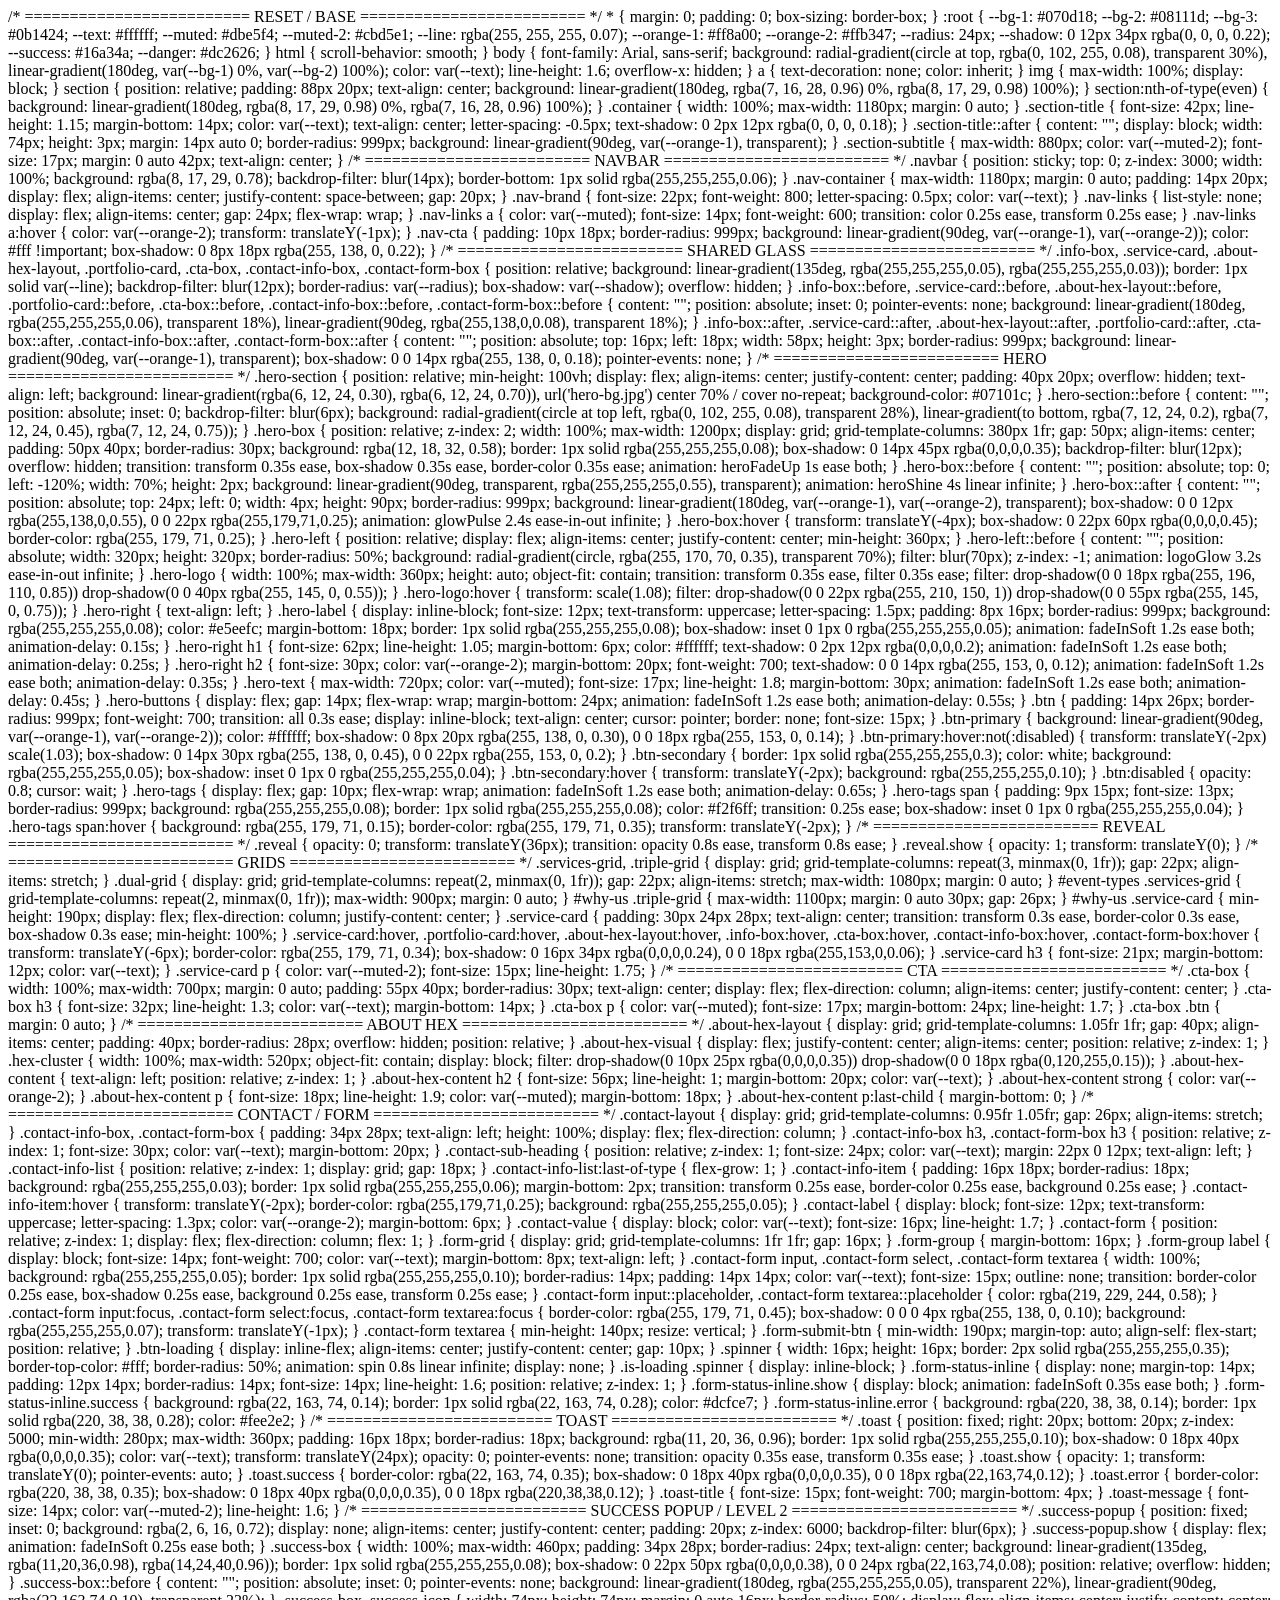
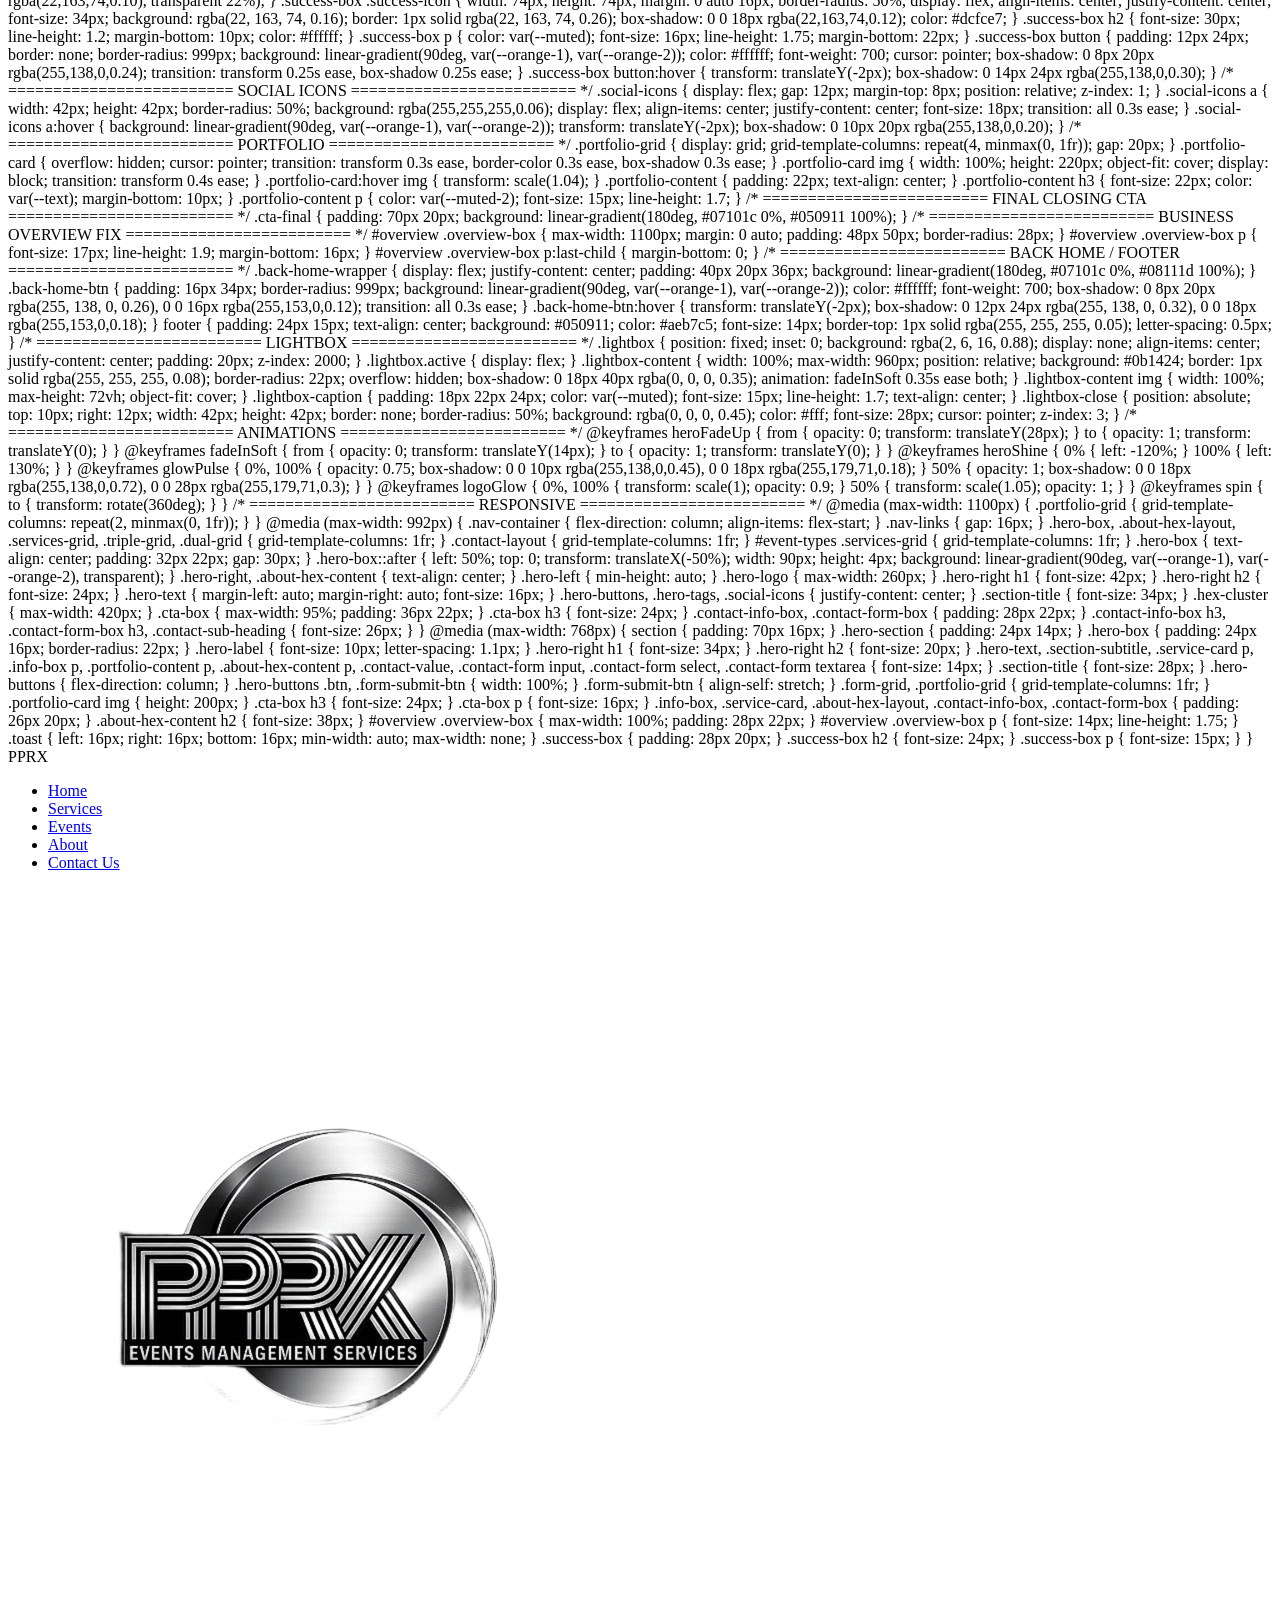
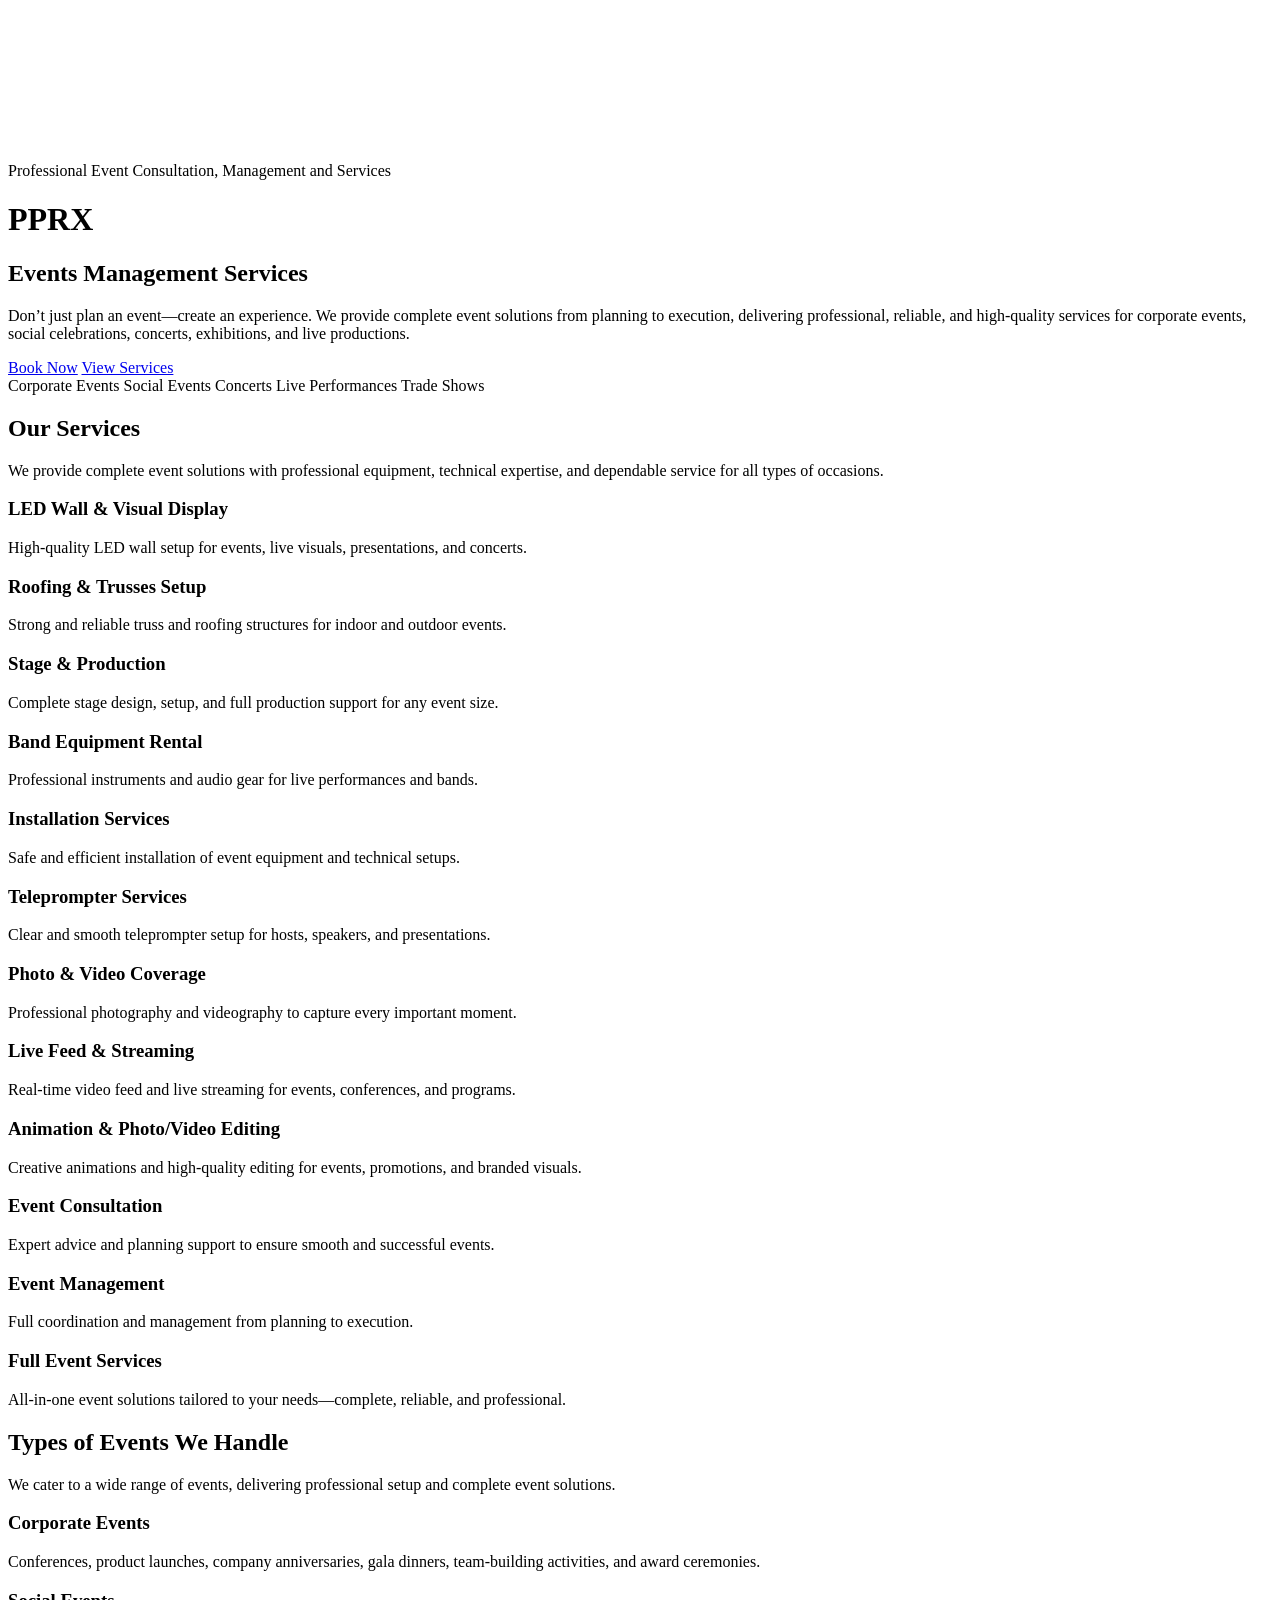
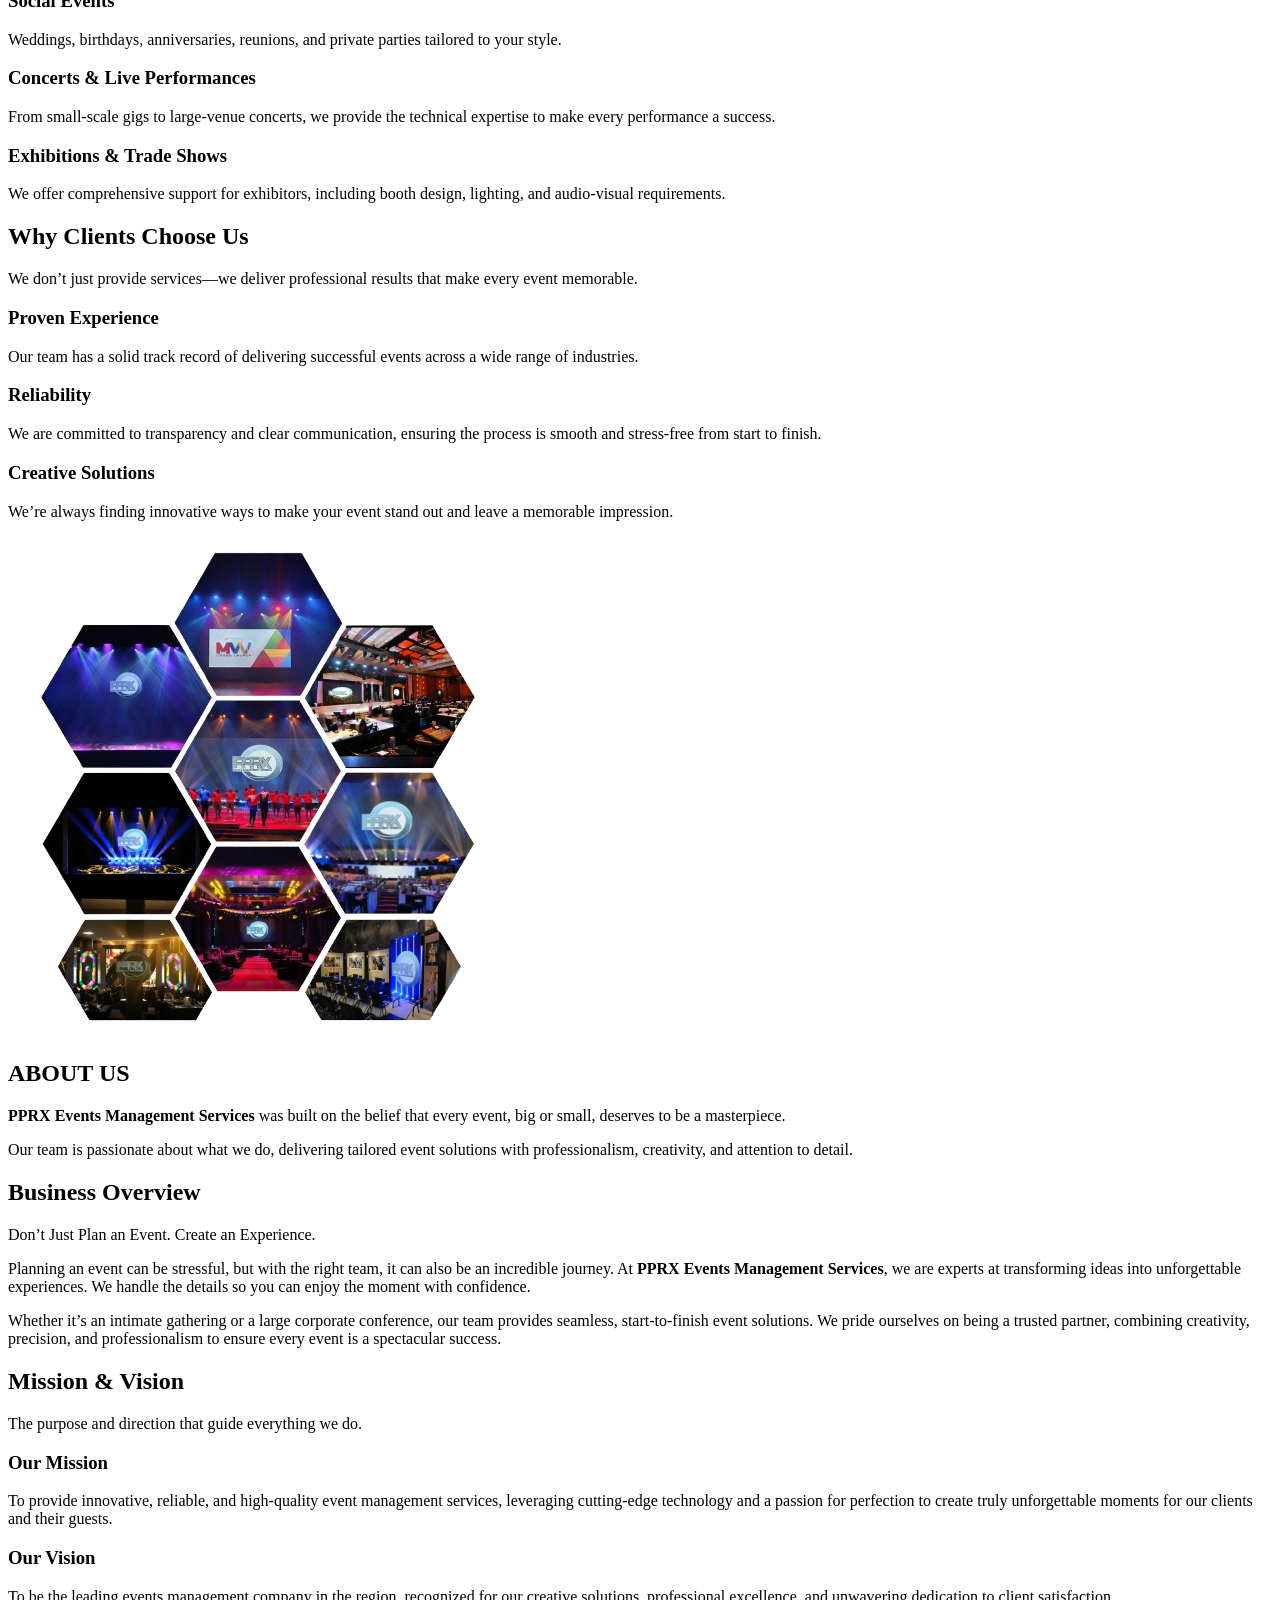
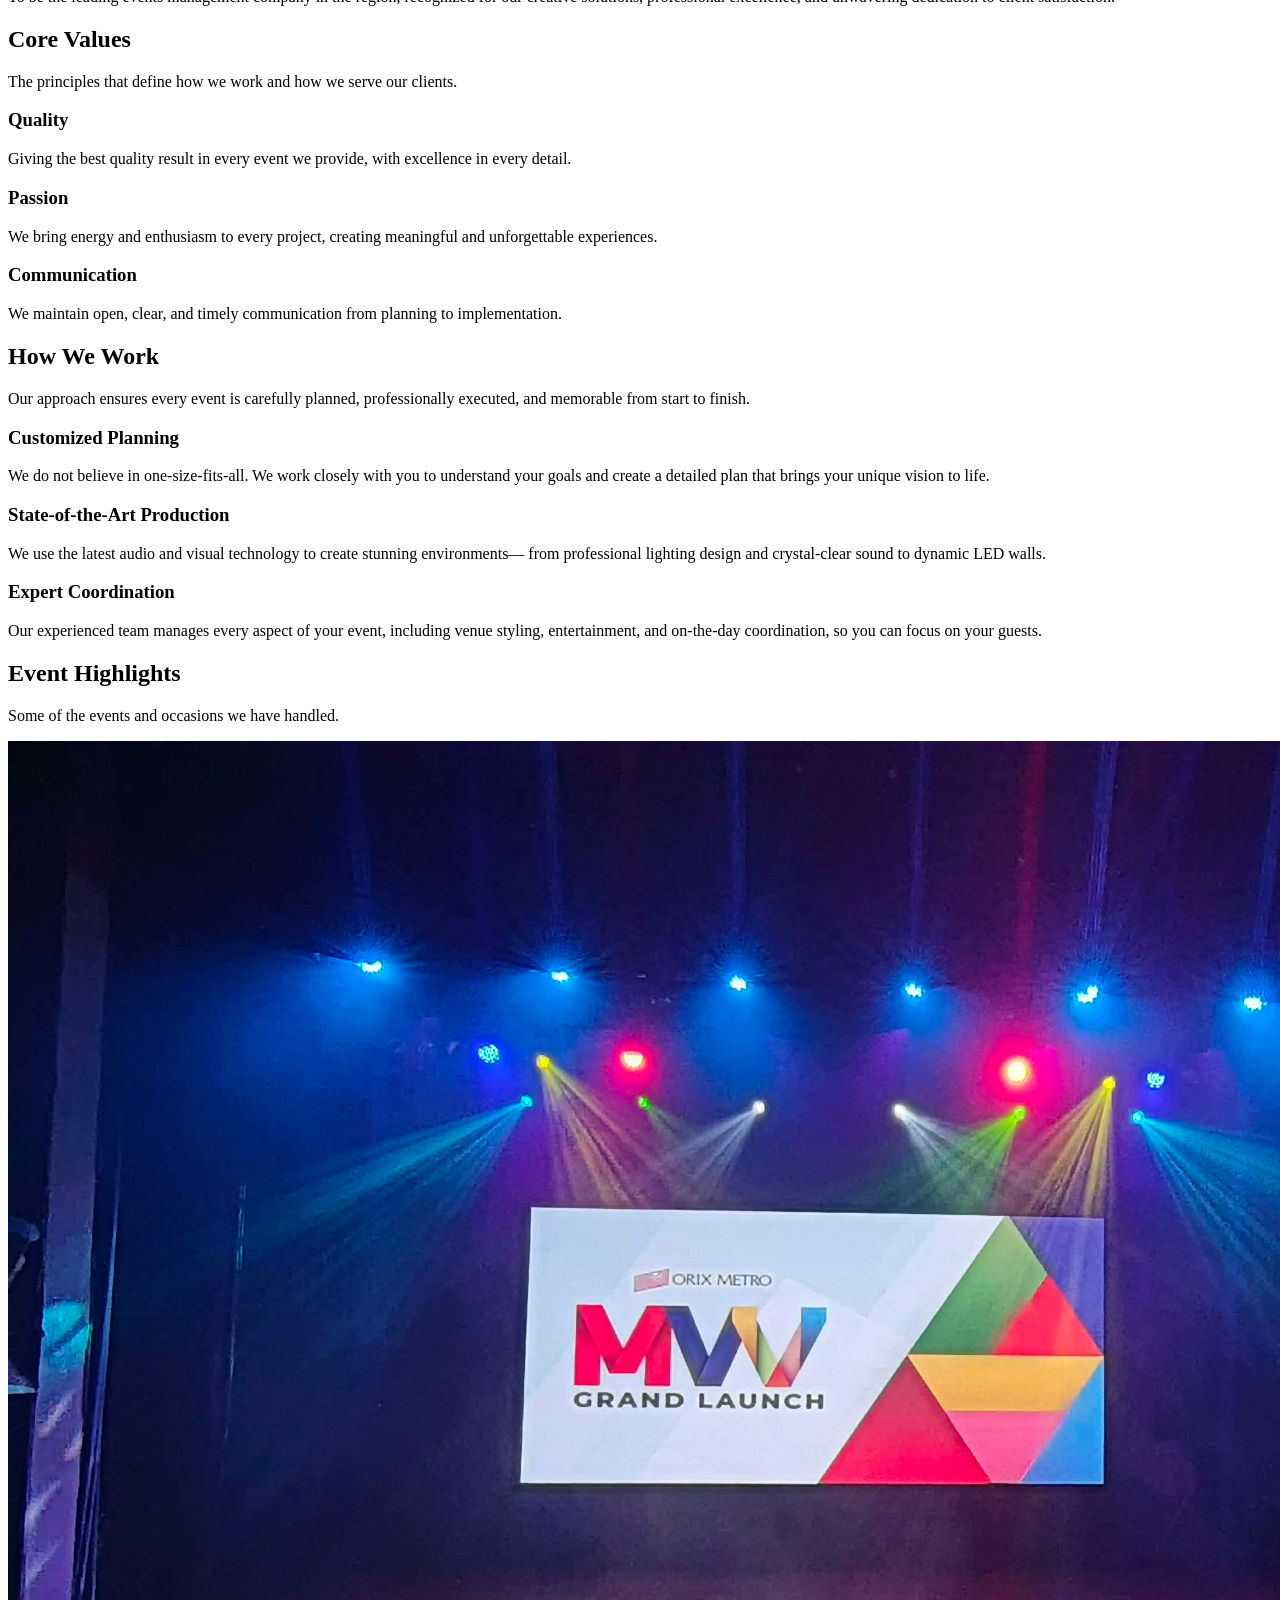
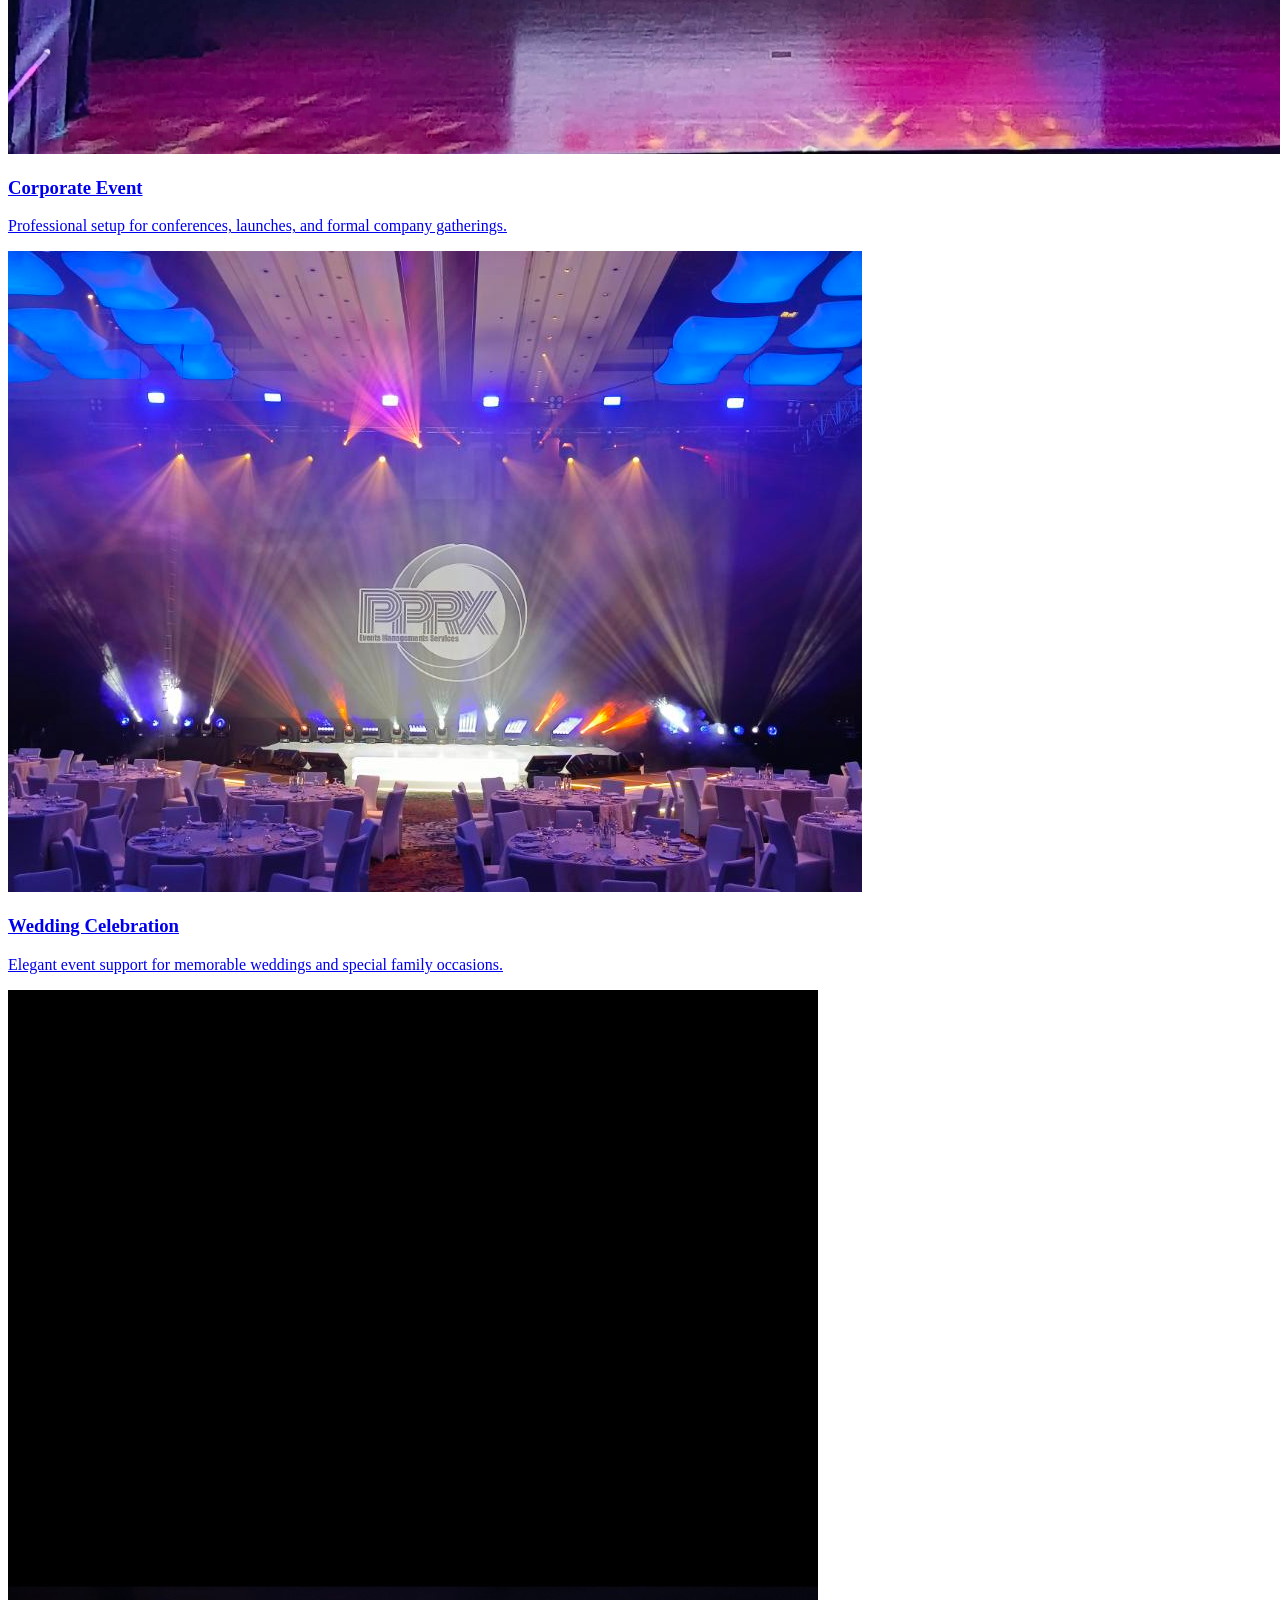
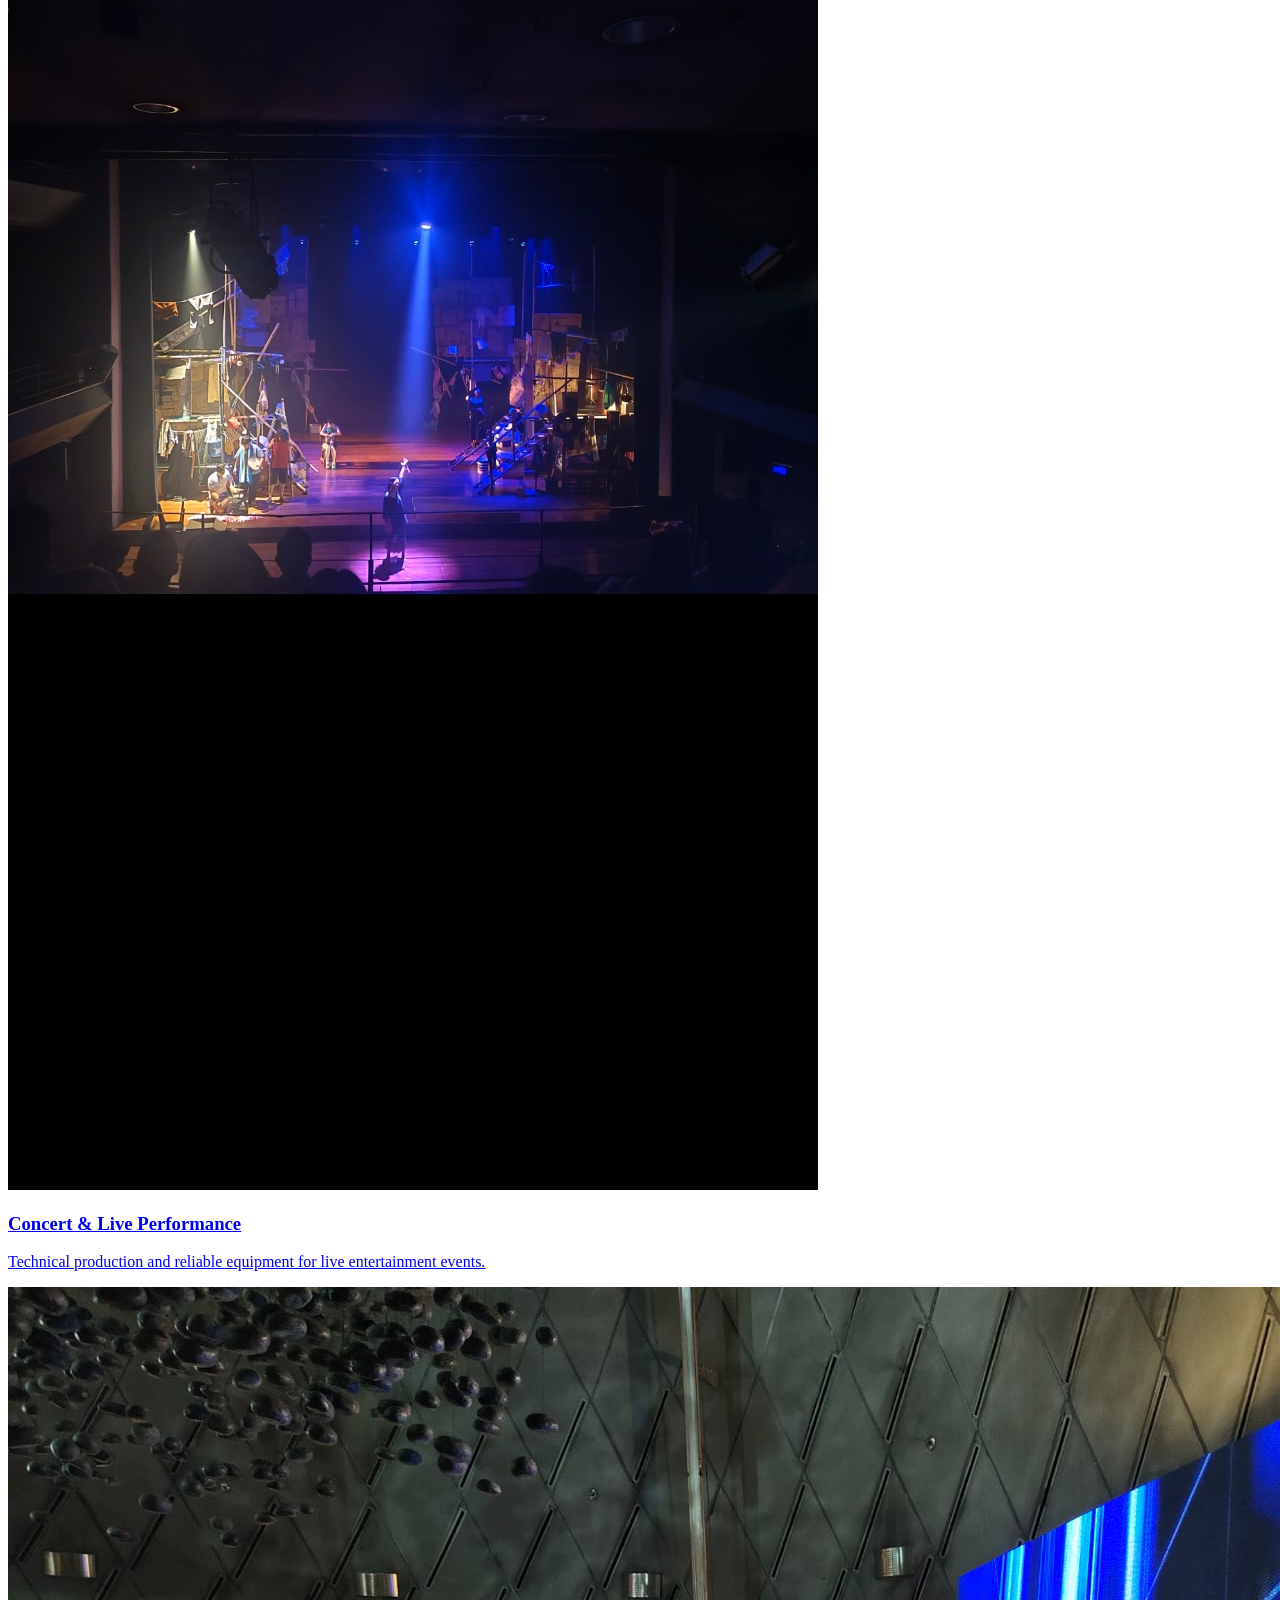
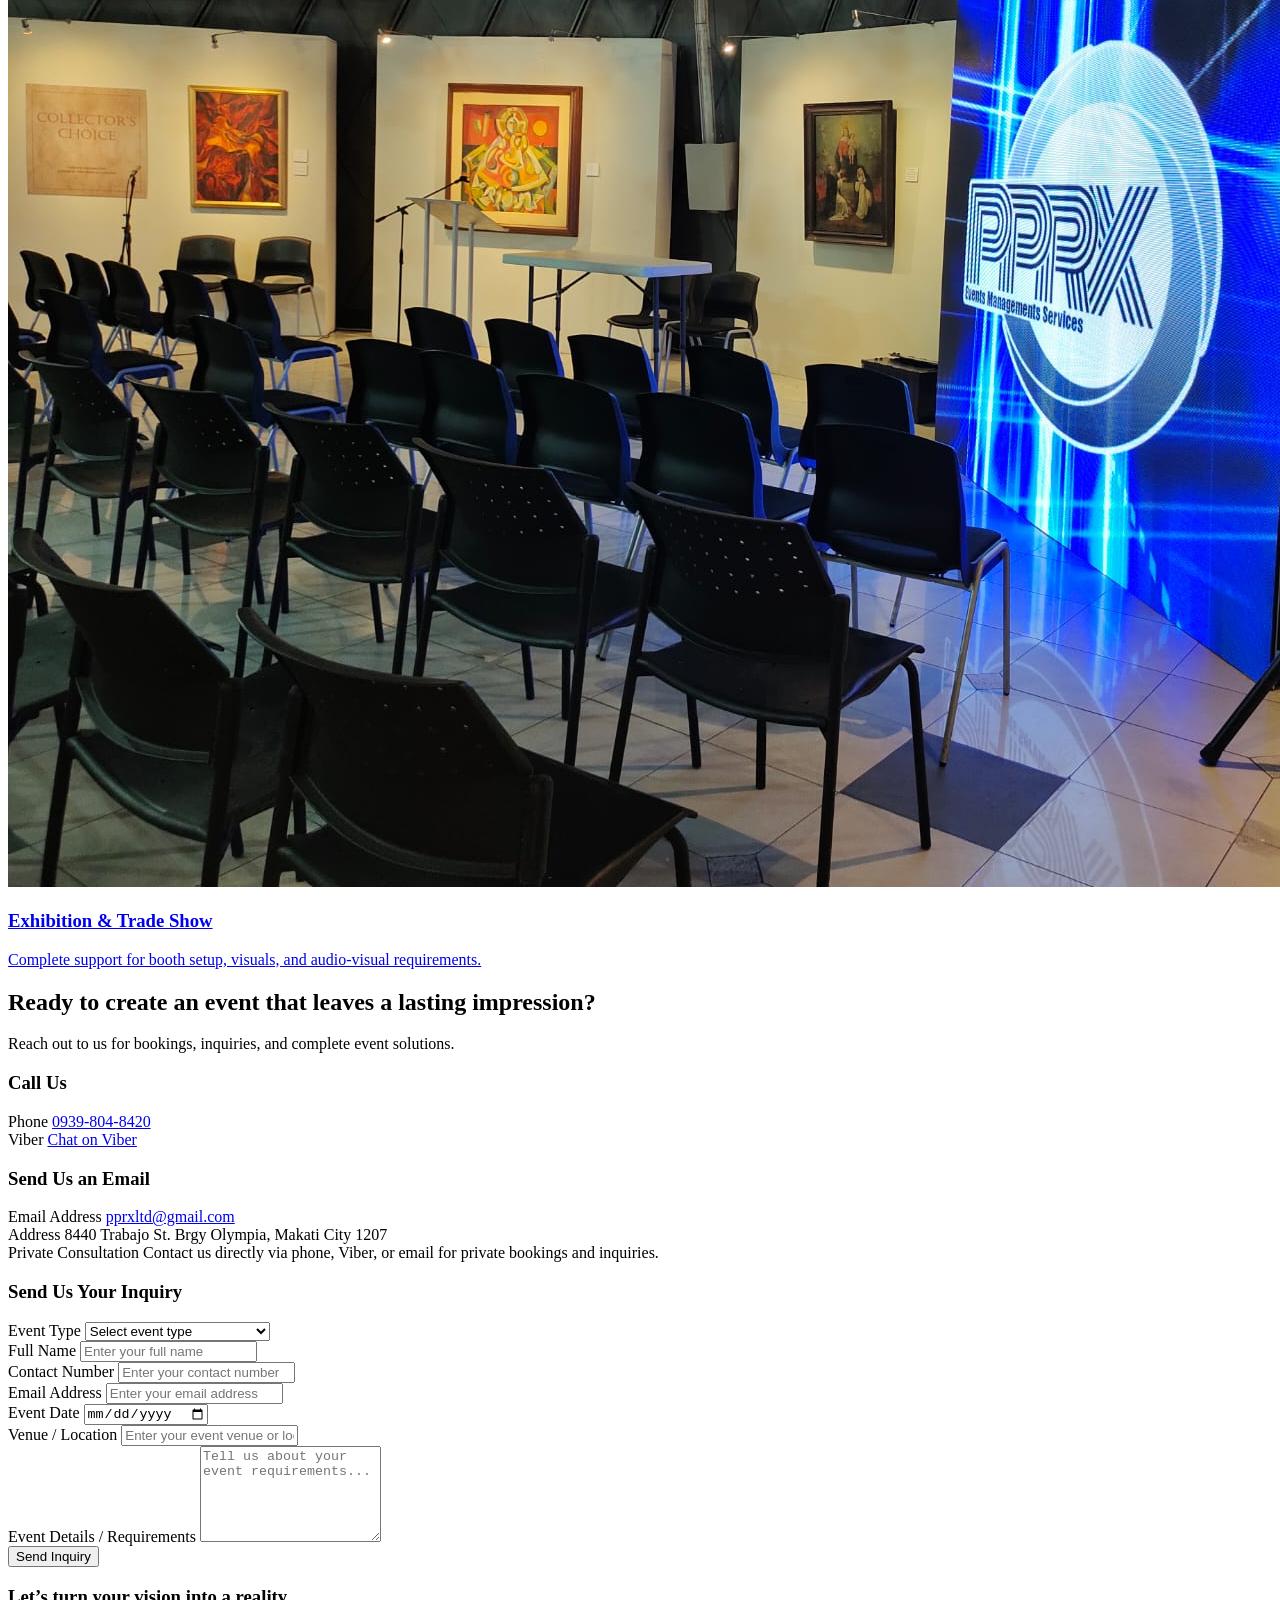
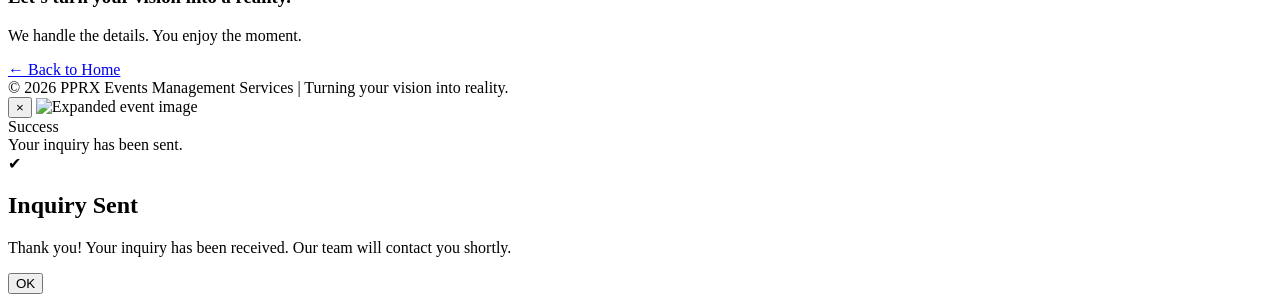
==== index.html @ 68fa45aa "Update index.html" ====
<!DOCTYPE html>
<html lang="en">
<head>
  <meta charset="UTF-8" />
  <meta name="viewport" content="width=device-width, initial-scale=1.0" />

  <!-- PRIMARY SEO -->
  <title>PPRX Events Management Services | Event Planner Makati City Philippines</title>
  <meta name="description" content="PPRX Events Management Services offers professional event planning, LED wall rental, stage production, weddings, concerts, corporate events, and full event solutions in Makati City, Metro Manila, Philippines." />
  <meta name="robots" content="index, follow" />
  <link rel="canonical" href="https://www.pprxeventsph.com/" />

  <!-- BRAND -->
  <meta name="author" content="PPRX Events Management Services" />
  <meta name="theme-color" content="#08111d" />
  <link rel="icon" href="logo.png" type="image/png" />

  <!-- OPEN GRAPH (Facebook / Messenger) -->
  <meta property="og:type" content="website" />
  <meta property="og:title" content="PPRX Events Management Services" />
  <meta property="og:description" content="Professional event planning, concerts, weddings, corporate events, LED wall rental, and full event services in Makati City, Philippines." />
  <meta property="og:url" content="https://www.pprxeventsph.com/" />
  <meta property="og:image" content="https://www.pprxeventsph.com/logo.png" />
  <meta property="og:site_name" content="PPRX Events Management Services" />
  <meta property="og:locale" content="en_PH" />

  <!-- TWITTER -->
  <meta name="twitter:card" content="summary_large_image" />
  <meta name="twitter:title" content="PPRX Events Management Services" />
  <meta name="twitter:description" content="Professional event services in Makati City, Metro Manila, Philippines." />
  <meta name="twitter:image" content="https://www.pprxeventsph.com/logo.png" />

  <!-- STRUCTURED DATA (GOOGLE) -->
  <script type="application/ld+json">
  {
    "@context": "https://schema.org",
    "@type": "LocalBusiness",
    "name": "PPRX Events Management Services",
    "image": "https://www.pprxeventsph.com/logo.png",
    "url": "https://www.pprxeventsph.com/",
    "telephone": "+639398048420",
    "email": "pprxltd@gmail.com",
    "address": {
      "@type": "PostalAddress",
      "streetAddress": "8440 Trabajo St. Brgy Olympia",
      "addressLocality": "Makati City",
      "addressRegion": "Metro Manila",
      "postalCode": "1207",
      "addressCountry": "PH"
    },
    "areaServed": [
      "Makati City",
      "Metro Manila",
      "Philippines"
    ],
    "description": "Professional event management services including weddings, concerts, corporate events, LED wall rental, stage production, and full event solutions."
  }
  </script>
</head>
    /* =========================
       RESET / BASE
    ========================= */
    * {
      margin: 0;
      padding: 0;
      box-sizing: border-box;
    }

    :root {
      --bg-1: #070d18;
      --bg-2: #08111d;
      --bg-3: #0b1424;
      --text: #ffffff;
      --muted: #dbe5f4;
      --muted-2: #cbd5e1;
      --line: rgba(255, 255, 255, 0.07);
      --orange-1: #ff8a00;
      --orange-2: #ffb347;
      --radius: 24px;
      --shadow: 0 12px 34px rgba(0, 0, 0, 0.22);
      --success: #16a34a;
      --danger: #dc2626;
    }

    html {
      scroll-behavior: smooth;
    }

    body {
      font-family: Arial, sans-serif;
      background:
        radial-gradient(circle at top, rgba(0, 102, 255, 0.08), transparent 30%),
        linear-gradient(180deg, var(--bg-1) 0%, var(--bg-2) 100%);
      color: var(--text);
      line-height: 1.6;
      overflow-x: hidden;
    }

    a {
      text-decoration: none;
      color: inherit;
    }

    img {
      max-width: 100%;
      display: block;
    }

    section {
      position: relative;
      padding: 88px 20px;
      text-align: center;
      background: linear-gradient(180deg, rgba(7, 16, 28, 0.96) 0%, rgba(8, 17, 29, 0.98) 100%);
    }

    section:nth-of-type(even) {
      background: linear-gradient(180deg, rgba(8, 17, 29, 0.98) 0%, rgba(7, 16, 28, 0.96) 100%);
    }

    .container {
      width: 100%;
      max-width: 1180px;
      margin: 0 auto;
    }

    .section-title {
      font-size: 42px;
      line-height: 1.15;
      margin-bottom: 14px;
      color: var(--text);
      text-align: center;
      letter-spacing: -0.5px;
      text-shadow: 0 2px 12px rgba(0, 0, 0, 0.18);
    }

    .section-title::after {
      content: "";
      display: block;
      width: 74px;
      height: 3px;
      margin: 14px auto 0;
      border-radius: 999px;
      background: linear-gradient(90deg, var(--orange-1), transparent);
    }

    .section-subtitle {
      max-width: 880px;
      color: var(--muted-2);
      font-size: 17px;
      margin: 0 auto 42px;
      text-align: center;
    }

    /* =========================
       NAVBAR
    ========================= */
    .navbar {
      position: sticky;
      top: 0;
      z-index: 3000;
      width: 100%;
      background: rgba(8, 17, 29, 0.78);
      backdrop-filter: blur(14px);
      border-bottom: 1px solid rgba(255,255,255,0.06);
    }

    .nav-container {
      max-width: 1180px;
      margin: 0 auto;
      padding: 14px 20px;
      display: flex;
      align-items: center;
      justify-content: space-between;
      gap: 20px;
    }

    .nav-brand {
      font-size: 22px;
      font-weight: 800;
      letter-spacing: 0.5px;
      color: var(--text);
    }

    .nav-links {
      list-style: none;
      display: flex;
      align-items: center;
      gap: 24px;
      flex-wrap: wrap;
    }

    .nav-links a {
      color: var(--muted);
      font-size: 14px;
      font-weight: 600;
      transition: color 0.25s ease, transform 0.25s ease;
    }

    .nav-links a:hover {
      color: var(--orange-2);
      transform: translateY(-1px);
    }

    .nav-cta {
      padding: 10px 18px;
      border-radius: 999px;
      background: linear-gradient(90deg, var(--orange-1), var(--orange-2));
      color: #fff !important;
      box-shadow: 0 8px 18px rgba(255, 138, 0, 0.22);
    }

    /* =========================
       SHARED GLASS
    ========================= */
    .info-box,
    .service-card,
    .about-hex-layout,
    .portfolio-card,
    .cta-box,
    .contact-info-box,
    .contact-form-box {
      position: relative;
      background: linear-gradient(135deg, rgba(255,255,255,0.05), rgba(255,255,255,0.03));
      border: 1px solid var(--line);
      backdrop-filter: blur(12px);
      border-radius: var(--radius);
      box-shadow: var(--shadow);
      overflow: hidden;
    }

    .info-box::before,
    .service-card::before,
    .about-hex-layout::before,
    .portfolio-card::before,
    .cta-box::before,
    .contact-info-box::before,
    .contact-form-box::before {
      content: "";
      position: absolute;
      inset: 0;
      pointer-events: none;
      background:
        linear-gradient(180deg, rgba(255,255,255,0.06), transparent 18%),
        linear-gradient(90deg, rgba(255,138,0,0.08), transparent 18%);
    }

    .info-box::after,
    .service-card::after,
    .about-hex-layout::after,
    .portfolio-card::after,
    .cta-box::after,
    .contact-info-box::after,
    .contact-form-box::after {
      content: "";
      position: absolute;
      top: 16px;
      left: 18px;
      width: 58px;
      height: 3px;
      border-radius: 999px;
      background: linear-gradient(90deg, var(--orange-1), transparent);
      box-shadow: 0 0 14px rgba(255, 138, 0, 0.18);
      pointer-events: none;
    }

    /* =========================
       HERO
    ========================= */
    .hero-section {
      position: relative;
      min-height: 100vh;
      display: flex;
      align-items: center;
      justify-content: center;
      padding: 40px 20px;
      overflow: hidden;
      text-align: left;
      background:
        linear-gradient(rgba(6, 12, 24, 0.30), rgba(6, 12, 24, 0.70)),
        url('hero-bg.jpg') center 70% / cover no-repeat;
      background-color: #07101c;
    }

    .hero-section::before {
      content: "";
      position: absolute;
      inset: 0;
      backdrop-filter: blur(6px);
      background:
        radial-gradient(circle at top left, rgba(0, 102, 255, 0.08), transparent 28%),
        linear-gradient(to bottom, rgba(7, 12, 24, 0.2), rgba(7, 12, 24, 0.45), rgba(7, 12, 24, 0.75));
    }

    .hero-box {
      position: relative;
      z-index: 2;
      width: 100%;
      max-width: 1200px;
      display: grid;
      grid-template-columns: 380px 1fr;
      gap: 50px;
      align-items: center;
      padding: 50px 40px;
      border-radius: 30px;
      background: rgba(12, 18, 32, 0.58);
      border: 1px solid rgba(255,255,255,0.08);
      box-shadow: 0 14px 45px rgba(0,0,0,0.35);
      backdrop-filter: blur(12px);
      overflow: hidden;
      transition: transform 0.35s ease, box-shadow 0.35s ease, border-color 0.35s ease;
      animation: heroFadeUp 1s ease both;
    }

    .hero-box::before {
      content: "";
      position: absolute;
      top: 0;
      left: -120%;
      width: 70%;
      height: 2px;
      background: linear-gradient(90deg, transparent, rgba(255,255,255,0.55), transparent);
      animation: heroShine 4s linear infinite;
    }

    .hero-box::after {
      content: "";
      position: absolute;
      top: 24px;
      left: 0;
      width: 4px;
      height: 90px;
      border-radius: 999px;
      background: linear-gradient(180deg, var(--orange-1), var(--orange-2), transparent);
      box-shadow: 0 0 12px rgba(255,138,0,0.55), 0 0 22px rgba(255,179,71,0.25);
      animation: glowPulse 2.4s ease-in-out infinite;
    }

    .hero-box:hover {
      transform: translateY(-4px);
      box-shadow: 0 22px 60px rgba(0,0,0,0.45);
      border-color: rgba(255, 179, 71, 0.25);
    }

    .hero-left {
      position: relative;
      display: flex;
      align-items: center;
      justify-content: center;
      min-height: 360px;
    }

    .hero-left::before {
      content: "";
      position: absolute;
      width: 320px;
      height: 320px;
      border-radius: 50%;
      background: radial-gradient(circle, rgba(255, 170, 70, 0.35), transparent 70%);
      filter: blur(70px);
      z-index: -1;
      animation: logoGlow 3.2s ease-in-out infinite;
    }

    .hero-logo {
      width: 100%;
      max-width: 360px;
      height: auto;
      object-fit: contain;
      transition: transform 0.35s ease, filter 0.35s ease;
      filter:
        drop-shadow(0 0 18px rgba(255, 196, 110, 0.85))
        drop-shadow(0 0 40px rgba(255, 145, 0, 0.55));
    }

    .hero-logo:hover {
      transform: scale(1.08);
      filter:
        drop-shadow(0 0 22px rgba(255, 210, 150, 1))
        drop-shadow(0 0 55px rgba(255, 145, 0, 0.75));
    }

    .hero-right {
      text-align: left;
    }

    .hero-label {
      display: inline-block;
      font-size: 12px;
      text-transform: uppercase;
      letter-spacing: 1.5px;
      padding: 8px 16px;
      border-radius: 999px;
      background: rgba(255,255,255,0.08);
      color: #e5eefc;
      margin-bottom: 18px;
      border: 1px solid rgba(255,255,255,0.08);
      box-shadow: inset 0 1px 0 rgba(255,255,255,0.05);
      animation: fadeInSoft 1.2s ease both;
      animation-delay: 0.15s;
    }

    .hero-right h1 {
      font-size: 62px;
      line-height: 1.05;
      margin-bottom: 6px;
      color: #ffffff;
      text-shadow: 0 2px 12px rgba(0,0,0,0.2);
      animation: fadeInSoft 1.2s ease both;
      animation-delay: 0.25s;
    }

    .hero-right h2 {
      font-size: 30px;
      color: var(--orange-2);
      margin-bottom: 20px;
      font-weight: 700;
      text-shadow: 0 0 14px rgba(255, 153, 0, 0.12);
      animation: fadeInSoft 1.2s ease both;
      animation-delay: 0.35s;
    }

    .hero-text {
      max-width: 720px;
      color: var(--muted);
      font-size: 17px;
      line-height: 1.8;
      margin-bottom: 30px;
      animation: fadeInSoft 1.2s ease both;
      animation-delay: 0.45s;
    }

    .hero-buttons {
      display: flex;
      gap: 14px;
      flex-wrap: wrap;
      margin-bottom: 24px;
      animation: fadeInSoft 1.2s ease both;
      animation-delay: 0.55s;
    }

    .btn {
      padding: 14px 26px;
      border-radius: 999px;
      font-weight: 700;
      transition: all 0.3s ease;
      display: inline-block;
      text-align: center;
      cursor: pointer;
      border: none;
      font-size: 15px;
    }

    .btn-primary {
      background: linear-gradient(90deg, var(--orange-1), var(--orange-2));
      color: #ffffff;
      box-shadow: 0 8px 20px rgba(255, 138, 0, 0.30), 0 0 18px rgba(255, 153, 0, 0.14);
    }

    .btn-primary:hover:not(:disabled) {
      transform: translateY(-2px) scale(1.03);
      box-shadow: 0 14px 30px rgba(255, 138, 0, 0.45), 0 0 22px rgba(255, 153, 0, 0.2);
    }

    .btn-secondary {
      border: 1px solid rgba(255,255,255,0.3);
      color: white;
      background: rgba(255,255,255,0.05);
      box-shadow: inset 0 1px 0 rgba(255,255,255,0.04);
    }

    .btn-secondary:hover {
      transform: translateY(-2px);
      background: rgba(255,255,255,0.10);
    }

    .btn:disabled {
      opacity: 0.8;
      cursor: wait;
    }

    .hero-tags {
      display: flex;
      gap: 10px;
      flex-wrap: wrap;
      animation: fadeInSoft 1.2s ease both;
      animation-delay: 0.65s;
    }

    .hero-tags span {
      padding: 9px 15px;
      font-size: 13px;
      border-radius: 999px;
      background: rgba(255,255,255,0.08);
      border: 1px solid rgba(255,255,255,0.08);
      color: #f2f6ff;
      transition: 0.25s ease;
      box-shadow: inset 0 1px 0 rgba(255,255,255,0.04);
    }

    .hero-tags span:hover {
      background: rgba(255, 179, 71, 0.15);
      border-color: rgba(255, 179, 71, 0.35);
      transform: translateY(-2px);
    }

    /* =========================
       REVEAL
    ========================= */
    .reveal {
      opacity: 0;
      transform: translateY(36px);
      transition: opacity 0.8s ease, transform 0.8s ease;
    }

    .reveal.show {
      opacity: 1;
      transform: translateY(0);
    }

    /* =========================
       GRIDS
    ========================= */
    .services-grid,
    .triple-grid {
      display: grid;
      grid-template-columns: repeat(3, minmax(0, 1fr));
      gap: 22px;
      align-items: stretch;
    }

    .dual-grid {
      display: grid;
      grid-template-columns: repeat(2, minmax(0, 1fr));
      gap: 22px;
      align-items: stretch;
      max-width: 1080px;
      margin: 0 auto;
    }

    #event-types .services-grid {
      grid-template-columns: repeat(2, minmax(0, 1fr));
      max-width: 900px;
      margin: 0 auto;
    }

    #why-us .triple-grid {
      max-width: 1100px;
      margin: 0 auto 30px;
      gap: 26px;
    }

    #why-us .service-card {
      min-height: 190px;
      display: flex;
      flex-direction: column;
      justify-content: center;
    }

    .service-card {
      padding: 30px 24px 28px;
      text-align: center;
      transition: transform 0.3s ease, border-color 0.3s ease, box-shadow 0.3s ease;
      min-height: 100%;
    }

    .service-card:hover,
    .portfolio-card:hover,
    .about-hex-layout:hover,
    .info-box:hover,
    .cta-box:hover,
    .contact-info-box:hover,
    .contact-form-box:hover {
      transform: translateY(-6px);
      border-color: rgba(255, 179, 71, 0.34);
      box-shadow: 0 16px 34px rgba(0,0,0,0.24), 0 0 18px rgba(255,153,0,0.06);
    }

    .service-card h3 {
      font-size: 21px;
      margin-bottom: 12px;
      color: var(--text);
    }

    .service-card p {
      color: var(--muted-2);
      font-size: 15px;
      line-height: 1.75;
    }

    /* =========================
       CTA
    ========================= */
    .cta-box {
      width: 100%;
      max-width: 700px;
      margin: 0 auto;
      padding: 55px 40px;
      border-radius: 30px;
      text-align: center;
      display: flex;
      flex-direction: column;
      align-items: center;
      justify-content: center;
    }

    .cta-box h3 {
      font-size: 32px;
      line-height: 1.3;
      color: var(--text);
      margin-bottom: 14px;
    }

    .cta-box p {
      color: var(--muted);
      font-size: 17px;
      margin-bottom: 24px;
      line-height: 1.7;
    }

    .cta-box .btn {
      margin: 0 auto;
    }

    /* =========================
       ABOUT HEX
    ========================= */
    .about-hex-layout {
      display: grid;
      grid-template-columns: 1.05fr 1fr;
      gap: 40px;
      align-items: center;
      padding: 40px;
      border-radius: 28px;
      overflow: hidden;
      position: relative;
    }

    .about-hex-visual {
      display: flex;
      justify-content: center;
      align-items: center;
      position: relative;
      z-index: 1;
    }

    .hex-cluster {
      width: 100%;
      max-width: 520px;
      object-fit: contain;
      display: block;
      filter:
        drop-shadow(0 10px 25px rgba(0,0,0,0.35))
        drop-shadow(0 0 18px rgba(0,120,255,0.15));
    }

    .about-hex-content {
      text-align: left;
      position: relative;
      z-index: 1;
    }

    .about-hex-content h2 {
      font-size: 56px;
      line-height: 1;
      margin-bottom: 20px;
      color: var(--text);
    }

    .about-hex-content strong {
      color: var(--orange-2);
    }

    .about-hex-content p {
      font-size: 18px;
      line-height: 1.9;
      color: var(--muted);
      margin-bottom: 18px;
    }

    .about-hex-content p:last-child {
      margin-bottom: 0;
    }

    /* =========================
       CONTACT / FORM
    ========================= */
    .contact-layout {
      display: grid;
      grid-template-columns: 0.95fr 1.05fr;
      gap: 26px;
      align-items: stretch;
    }

    .contact-info-box,
    .contact-form-box {
      padding: 34px 28px;
      text-align: left;
      height: 100%;
      display: flex;
      flex-direction: column;
    }

    .contact-info-box h3,
    .contact-form-box h3 {
      position: relative;
      z-index: 1;
      font-size: 30px;
      color: var(--text);
      margin-bottom: 20px;
    }

    .contact-sub-heading {
      position: relative;
      z-index: 1;
      font-size: 24px;
      color: var(--text);
      margin: 22px 0 12px;
      text-align: left;
    }

    .contact-info-list {
      position: relative;
      z-index: 1;
      display: grid;
      gap: 18px;
    }

    .contact-info-list:last-of-type {
      flex-grow: 1;
    }

    .contact-info-item {
      padding: 16px 18px;
      border-radius: 18px;
      background: rgba(255,255,255,0.03);
      border: 1px solid rgba(255,255,255,0.06);
      margin-bottom: 2px;
      transition: transform 0.25s ease, border-color 0.25s ease, background 0.25s ease;
    }

    .contact-info-item:hover {
      transform: translateY(-2px);
      border-color: rgba(255,179,71,0.25);
      background: rgba(255,255,255,0.05);
    }

    .contact-label {
      display: block;
      font-size: 12px;
      text-transform: uppercase;
      letter-spacing: 1.3px;
      color: var(--orange-2);
      margin-bottom: 6px;
    }

    .contact-value {
      display: block;
      color: var(--text);
      font-size: 16px;
      line-height: 1.7;
    }

    .contact-form {
      position: relative;
      z-index: 1;
      display: flex;
      flex-direction: column;
      flex: 1;
    }

    .form-grid {
      display: grid;
      grid-template-columns: 1fr 1fr;
      gap: 16px;
    }

    .form-group {
      margin-bottom: 16px;
    }

    .form-group label {
      display: block;
      font-size: 14px;
      font-weight: 700;
      color: var(--text);
      margin-bottom: 8px;
      text-align: left;
    }

    .contact-form input,
    .contact-form select,
    .contact-form textarea {
      width: 100%;
      background: rgba(255,255,255,0.05);
      border: 1px solid rgba(255,255,255,0.10);
      border-radius: 14px;
      padding: 14px 14px;
      color: var(--text);
      font-size: 15px;
      outline: none;
      transition: border-color 0.25s ease, box-shadow 0.25s ease, background 0.25s ease, transform 0.25s ease;
    }

    .contact-form input::placeholder,
    .contact-form textarea::placeholder {
      color: rgba(219, 229, 244, 0.58);
    }

    .contact-form input:focus,
    .contact-form select:focus,
    .contact-form textarea:focus {
      border-color: rgba(255, 179, 71, 0.45);
      box-shadow: 0 0 0 4px rgba(255, 138, 0, 0.10);
      background: rgba(255,255,255,0.07);
      transform: translateY(-1px);
    }

    .contact-form textarea {
      min-height: 140px;
      resize: vertical;
    }

    .form-submit-btn {
      min-width: 190px;
      margin-top: auto;
      align-self: flex-start;
      position: relative;
    }

    .btn-loading {
      display: inline-flex;
      align-items: center;
      justify-content: center;
      gap: 10px;
    }

    .spinner {
      width: 16px;
      height: 16px;
      border: 2px solid rgba(255,255,255,0.35);
      border-top-color: #fff;
      border-radius: 50%;
      animation: spin 0.8s linear infinite;
      display: none;
    }

    .is-loading .spinner {
      display: inline-block;
    }

    .form-status-inline {
      display: none;
      margin-top: 14px;
      padding: 12px 14px;
      border-radius: 14px;
      font-size: 14px;
      line-height: 1.6;
      position: relative;
      z-index: 1;
    }

    .form-status-inline.show {
      display: block;
      animation: fadeInSoft 0.35s ease both;
    }

    .form-status-inline.success {
      background: rgba(22, 163, 74, 0.14);
      border: 1px solid rgba(22, 163, 74, 0.28);
      color: #dcfce7;
    }

    .form-status-inline.error {
      background: rgba(220, 38, 38, 0.14);
      border: 1px solid rgba(220, 38, 38, 0.28);
      color: #fee2e2;
    }

    /* =========================
       TOAST
    ========================= */
    .toast {
      position: fixed;
      right: 20px;
      bottom: 20px;
      z-index: 5000;
      min-width: 280px;
      max-width: 360px;
      padding: 16px 18px;
      border-radius: 18px;
      background: rgba(11, 20, 36, 0.96);
      border: 1px solid rgba(255,255,255,0.10);
      box-shadow: 0 18px 40px rgba(0,0,0,0.35);
      color: var(--text);
      transform: translateY(24px);
      opacity: 0;
      pointer-events: none;
      transition: opacity 0.35s ease, transform 0.35s ease;
    }

    .toast.show {
      opacity: 1;
      transform: translateY(0);
      pointer-events: auto;
    }

    .toast.success {
      border-color: rgba(22, 163, 74, 0.35);
      box-shadow: 0 18px 40px rgba(0,0,0,0.35), 0 0 18px rgba(22,163,74,0.12);
    }

    .toast.error {
      border-color: rgba(220, 38, 38, 0.35);
      box-shadow: 0 18px 40px rgba(0,0,0,0.35), 0 0 18px rgba(220,38,38,0.12);
    }

    .toast-title {
      font-size: 15px;
      font-weight: 700;
      margin-bottom: 4px;
    }

    .toast-message {
      font-size: 14px;
      color: var(--muted-2);
      line-height: 1.6;
    }

    /* =========================
       SUCCESS POPUP / LEVEL 2
    ========================= */
    .success-popup {
      position: fixed;
      inset: 0;
      background: rgba(2, 6, 16, 0.72);
      display: none;
      align-items: center;
      justify-content: center;
      padding: 20px;
      z-index: 6000;
      backdrop-filter: blur(6px);
    }

    .success-popup.show {
      display: flex;
      animation: fadeInSoft 0.25s ease both;
    }

    .success-box {
      width: 100%;
      max-width: 460px;
      padding: 34px 28px;
      border-radius: 24px;
      text-align: center;
      background: linear-gradient(135deg, rgba(11,20,36,0.98), rgba(14,24,40,0.96));
      border: 1px solid rgba(255,255,255,0.08);
      box-shadow: 0 22px 50px rgba(0,0,0,0.38), 0 0 24px rgba(22,163,74,0.08);
      position: relative;
      overflow: hidden;
    }

    .success-box::before {
      content: "";
      position: absolute;
      inset: 0;
      pointer-events: none;
      background:
        linear-gradient(180deg, rgba(255,255,255,0.05), transparent 22%),
        linear-gradient(90deg, rgba(22,163,74,0.10), transparent 22%);
    }

    .success-box .success-icon {
      width: 74px;
      height: 74px;
      margin: 0 auto 16px;
      border-radius: 50%;
      display: flex;
      align-items: center;
      justify-content: center;
      font-size: 34px;
      background: rgba(22, 163, 74, 0.16);
      border: 1px solid rgba(22, 163, 74, 0.26);
      box-shadow: 0 0 18px rgba(22,163,74,0.12);
      color: #dcfce7;
    }

    .success-box h2 {
      font-size: 30px;
      line-height: 1.2;
      margin-bottom: 10px;
      color: #ffffff;
    }

    .success-box p {
      color: var(--muted);
      font-size: 16px;
      line-height: 1.75;
      margin-bottom: 22px;
    }

    .success-box button {
      padding: 12px 24px;
      border: none;
      border-radius: 999px;
      background: linear-gradient(90deg, var(--orange-1), var(--orange-2));
      color: #ffffff;
      font-weight: 700;
      cursor: pointer;
      box-shadow: 0 8px 20px rgba(255,138,0,0.24);
      transition: transform 0.25s ease, box-shadow 0.25s ease;
    }

    .success-box button:hover {
      transform: translateY(-2px);
      box-shadow: 0 14px 24px rgba(255,138,0,0.30);
    }

    /* =========================
       SOCIAL ICONS
    ========================= */
    .social-icons {
      display: flex;
      gap: 12px;
      margin-top: 8px;
      position: relative;
      z-index: 1;
    }

    .social-icons a {
      width: 42px;
      height: 42px;
      border-radius: 50%;
      background: rgba(255,255,255,0.06);
      display: flex;
      align-items: center;
      justify-content: center;
      font-size: 18px;
      transition: all 0.3s ease;
    }

    .social-icons a:hover {
      background: linear-gradient(90deg, var(--orange-1), var(--orange-2));
      transform: translateY(-2px);
      box-shadow: 0 10px 20px rgba(255,138,0,0.20);
    }

    /* =========================
       PORTFOLIO
    ========================= */
    .portfolio-grid {
      display: grid;
      grid-template-columns: repeat(4, minmax(0, 1fr));
      gap: 20px;
    }

    .portfolio-card {
      overflow: hidden;
      cursor: pointer;
      transition: transform 0.3s ease, border-color 0.3s ease, box-shadow 0.3s ease;
    }

    .portfolio-card img {
      width: 100%;
      height: 220px;
      object-fit: cover;
      display: block;
      transition: transform 0.4s ease;
    }

    .portfolio-card:hover img {
      transform: scale(1.04);
    }

    .portfolio-content {
      padding: 22px;
      text-align: center;
    }

    .portfolio-content h3 {
      font-size: 22px;
      color: var(--text);
      margin-bottom: 10px;
    }

    .portfolio-content p {
      color: var(--muted-2);
      font-size: 15px;
      line-height: 1.7;
    }

    /* =========================
       FINAL CLOSING CTA
    ========================= */
    .cta-final {
      padding: 70px 20px;
      background: linear-gradient(180deg, #07101c 0%, #050911 100%);
    }

    /* =========================
       BUSINESS OVERVIEW FIX
    ========================= */
    #overview .overview-box {
      max-width: 1100px;
      margin: 0 auto;
      padding: 48px 50px;
      border-radius: 28px;
    }

    #overview .overview-box p {
      font-size: 17px;
      line-height: 1.9;
      margin-bottom: 16px;
    }

    #overview .overview-box p:last-child {
      margin-bottom: 0;
    }

    /* =========================
       BACK HOME / FOOTER
    ========================= */
    .back-home-wrapper {
      display: flex;
      justify-content: center;
      padding: 40px 20px 36px;
      background: linear-gradient(180deg, #07101c 0%, #08111d 100%);
    }

    .back-home-btn {
      padding: 16px 34px;
      border-radius: 999px;
      background: linear-gradient(90deg, var(--orange-1), var(--orange-2));
      color: #ffffff;
      font-weight: 700;
      box-shadow: 0 8px 20px rgba(255, 138, 0, 0.26), 0 0 16px rgba(255,153,0,0.12);
      transition: all 0.3s ease;
    }

    .back-home-btn:hover {
      transform: translateY(-2px);
      box-shadow: 0 12px 24px rgba(255, 138, 0, 0.32), 0 0 18px rgba(255,153,0,0.18);
    }

    footer {
      padding: 24px 15px;
      text-align: center;
      background: #050911;
      color: #aeb7c5;
      font-size: 14px;
      border-top: 1px solid rgba(255, 255, 255, 0.05);
      letter-spacing: 0.5px;
    }

    /* =========================
       LIGHTBOX
    ========================= */
    .lightbox {
      position: fixed;
      inset: 0;
      background: rgba(2, 6, 16, 0.88);
      display: none;
      align-items: center;
      justify-content: center;
      padding: 20px;
      z-index: 2000;
    }

    .lightbox.active {
      display: flex;
    }

    .lightbox-content {
      width: 100%;
      max-width: 960px;
      position: relative;
      background: #0b1424;
      border: 1px solid rgba(255, 255, 255, 0.08);
      border-radius: 22px;
      overflow: hidden;
      box-shadow: 0 18px 40px rgba(0, 0, 0, 0.35);
      animation: fadeInSoft 0.35s ease both;
    }

    .lightbox-content img {
      width: 100%;
      max-height: 72vh;
      object-fit: cover;
    }

    .lightbox-caption {
      padding: 18px 22px 24px;
      color: var(--muted);
      font-size: 15px;
      line-height: 1.7;
      text-align: center;
    }

    .lightbox-close {
      position: absolute;
      top: 10px;
      right: 12px;
      width: 42px;
      height: 42px;
      border: none;
      border-radius: 50%;
      background: rgba(0, 0, 0, 0.45);
      color: #fff;
      font-size: 28px;
      cursor: pointer;
      z-index: 3;
    }

    /* =========================
       ANIMATIONS
    ========================= */
    @keyframes heroFadeUp {
      from {
        opacity: 0;
        transform: translateY(28px);
      }
      to {
        opacity: 1;
        transform: translateY(0);
      }
    }

    @keyframes fadeInSoft {
      from {
        opacity: 0;
        transform: translateY(14px);
      }
      to {
        opacity: 1;
        transform: translateY(0);
      }
    }

    @keyframes heroShine {
      0% { left: -120%; }
      100% { left: 130%; }
    }

    @keyframes glowPulse {
      0%, 100% {
        opacity: 0.75;
        box-shadow: 0 0 10px rgba(255,138,0,0.45), 0 0 18px rgba(255,179,71,0.18);
      }
      50% {
        opacity: 1;
        box-shadow: 0 0 18px rgba(255,138,0,0.72), 0 0 28px rgba(255,179,71,0.3);
      }
    }

    @keyframes logoGlow {
      0%, 100% {
        transform: scale(1);
        opacity: 0.9;
      }
      50% {
        transform: scale(1.05);
        opacity: 1;
      }
    }

    @keyframes spin {
      to {
        transform: rotate(360deg);
      }
    }

    /* =========================
       RESPONSIVE
    ========================= */
    @media (max-width: 1100px) {
      .portfolio-grid {
        grid-template-columns: repeat(2, minmax(0, 1fr));
      }
    }

    @media (max-width: 992px) {
      .nav-container {
        flex-direction: column;
        align-items: flex-start;
      }

      .nav-links {
        gap: 16px;
      }

      .hero-box,
      .about-hex-layout,
      .services-grid,
      .triple-grid,
      .dual-grid {
        grid-template-columns: 1fr;
      }

      .contact-layout {
        grid-template-columns: 1fr;
      }

      #event-types .services-grid {
        grid-template-columns: 1fr;
      }

      .hero-box {
        text-align: center;
        padding: 32px 22px;
        gap: 30px;
      }

      .hero-box::after {
        left: 50%;
        top: 0;
        transform: translateX(-50%);
        width: 90px;
        height: 4px;
        background: linear-gradient(90deg, var(--orange-1), var(--orange-2), transparent);
      }

      .hero-right,
      .about-hex-content {
        text-align: center;
      }

      .hero-left {
        min-height: auto;
      }

      .hero-logo {
        max-width: 260px;
      }

      .hero-right h1 {
        font-size: 42px;
      }

      .hero-right h2 {
        font-size: 24px;
      }

      .hero-text {
        margin-left: auto;
        margin-right: auto;
        font-size: 16px;
      }

      .hero-buttons,
      .hero-tags,
      .social-icons {
        justify-content: center;
      }

      .section-title {
        font-size: 34px;
      }

      .hex-cluster {
        max-width: 420px;
      }

      .cta-box {
        max-width: 95%;
        padding: 36px 22px;
      }

      .cta-box h3 {
        font-size: 24px;
      }

      .contact-info-box,
      .contact-form-box {
        padding: 28px 22px;
      }

      .contact-info-box h3,
      .contact-form-box h3,
      .contact-sub-heading {
        font-size: 26px;
      }
    }

    @media (max-width: 768px) {
      section {
        padding: 70px 16px;
      }

      .hero-section {
        padding: 24px 14px;
      }

      .hero-box {
        padding: 24px 16px;
        border-radius: 22px;
      }

      .hero-label {
        font-size: 10px;
        letter-spacing: 1.1px;
      }

      .hero-right h1 {
        font-size: 34px;
      }

      .hero-right h2 {
        font-size: 20px;
      }

      .hero-text,
      .section-subtitle,
      .service-card p,
      .info-box p,
      .portfolio-content p,
      .about-hex-content p,
      .contact-value,
      .contact-form input,
      .contact-form select,
      .contact-form textarea {
        font-size: 14px;
      }

      .section-title {
        font-size: 28px;
      }

      .hero-buttons {
        flex-direction: column;
      }

      .hero-buttons .btn,
      .form-submit-btn {
        width: 100%;
      }

      .form-submit-btn {
        align-self: stretch;
      }

      .form-grid,
      .portfolio-grid {
        grid-template-columns: 1fr;
      }

      .portfolio-card img {
        height: 200px;
      }

      .cta-box h3 {
        font-size: 24px;
      }

      .cta-box p {
        font-size: 16px;
      }

      .info-box,
      .service-card,
      .about-hex-layout,
      .contact-info-box,
      .contact-form-box {
        padding: 26px 20px;
      }

      .about-hex-content h2 {
        font-size: 38px;
      }

      #overview .overview-box {
        max-width: 100%;
        padding: 28px 22px;
      }

      #overview .overview-box p {
        font-size: 14px;
        line-height: 1.75;
      }

      .toast {
        left: 16px;
        right: 16px;
        bottom: 16px;
        min-width: auto;
        max-width: none;
      }

      .success-box {
        padding: 28px 20px;
      }

      .success-box h2 {
        font-size: 24px;
      }

      .success-box p {
        font-size: 15px;
      }
    }
  </style>
</head>
<body>

  <nav class="navbar">
    <div class="nav-container">
      <div class="nav-brand">PPRX</div>

      <ul class="nav-links">
        <li><a href="#home">Home</a></li>
        <li><a href="#services">Services</a></li>
        <li><a href="#portfolio">Events</a></li>
        <li><a href="#about">About</a></li>
        <li><a href="#contact" class="nav-cta">Contact Us</a></li>
      </ul>
    </div>
  </nav>

  <header id="home" class="hero-section">
    <div class="hero-box">
      <div class="hero-left">
        <img src="logo.png" alt="PPRX Events Management Services Logo" class="hero-logo">
      </div>

      <div class="hero-right">
        <p class="hero-label">Professional Event Consultation, Management and Services</p>
        <h1>PPRX</h1>
        <h2>Events Management Services</h2>

        <p class="hero-text">
          Don’t just plan an event—create an experience. We provide complete event
          solutions from planning to execution, delivering professional, reliable,
          and high-quality services for corporate events, social celebrations,
          concerts, exhibitions, and live productions.
        </p>

        <div class="hero-buttons">
          <a href="#contact" class="btn btn-primary">Book Now</a>
          <a href="#services" class="btn btn-secondary">View Services</a>
        </div>

        <div class="hero-tags">
          <span>Corporate Events</span>
          <span>Social Events</span>
          <span>Concerts</span>
          <span>Live Performances</span>
          <span>Trade Shows</span>
        </div>
      </div>
    </div>
  </header>

  <section id="services" class="reveal">
    <div class="container">
      <h2 class="section-title">Our Services</h2>
      <p class="section-subtitle">
        We provide complete event solutions with professional equipment, technical expertise,
        and dependable service for all types of occasions.
      </p>

      <div class="services-grid">
        <div class="service-card"><div><h3>LED Wall & Visual Display</h3><p>High-quality LED wall setup for events, live visuals, presentations, and concerts.</p></div></div>
        <div class="service-card"><div><h3>Roofing & Trusses Setup</h3><p>Strong and reliable truss and roofing structures for indoor and outdoor events.</p></div></div>
        <div class="service-card"><div><h3>Stage & Production</h3><p>Complete stage design, setup, and full production support for any event size.</p></div></div>
        <div class="service-card"><div><h3>Band Equipment Rental</h3><p>Professional instruments and audio gear for live performances and bands.</p></div></div>
        <div class="service-card"><div><h3>Installation Services</h3><p>Safe and efficient installation of event equipment and technical setups.</p></div></div>
        <div class="service-card"><div><h3>Teleprompter Services</h3><p>Clear and smooth teleprompter setup for hosts, speakers, and presentations.</p></div></div>
        <div class="service-card"><div><h3>Photo & Video Coverage</h3><p>Professional photography and videography to capture every important moment.</p></div></div>
        <div class="service-card"><div><h3>Live Feed & Streaming</h3><p>Real-time video feed and live streaming for events, conferences, and programs.</p></div></div>
        <div class="service-card"><div><h3>Animation & Photo/Video Editing</h3><p>Creative animations and high-quality editing for events, promotions, and branded visuals.</p></div></div>
        <div class="service-card"><div><h3>Event Consultation</h3><p>Expert advice and planning support to ensure smooth and successful events.</p></div></div>
        <div class="service-card"><div><h3>Event Management</h3><p>Full coordination and management from planning to execution.</p></div></div>
        <div class="service-card"><div><h3>Full Event Services</h3><p>All-in-one event solutions tailored to your needs—complete, reliable, and professional.</p></div></div>
      </div>
    </div>
  </section>

  <section id="event-types" class="reveal">
    <div class="container">
      <h2 class="section-title">Types of Events We Handle</h2>
      <p class="section-subtitle">
        We cater to a wide range of events, delivering professional setup and complete event solutions.
      </p>

      <div class="services-grid">
        <div class="service-card"><div><h3>Corporate Events</h3><p>Conferences, product launches, company anniversaries, gala dinners, team-building activities, and award ceremonies.</p></div></div>
        <div class="service-card"><div><h3>Social Events</h3><p>Weddings, birthdays, anniversaries, reunions, and private parties tailored to your style.</p></div></div>
        <div class="service-card"><div><h3>Concerts & Live Performances</h3><p>From small-scale gigs to large-venue concerts, we provide the technical expertise to make every performance a success.</p></div></div>
        <div class="service-card"><div><h3>Exhibitions & Trade Shows</h3><p>We offer comprehensive support for exhibitors, including booth design, lighting, and audio-visual requirements.</p></div></div>
      </div>
    </div>
  </section>

  <section id="why-us" class="reveal">
    <div class="container">
      <h2 class="section-title">Why Clients Choose Us</h2>
      <p class="section-subtitle">
        We don’t just provide services—we deliver professional results that make every event memorable.
      </p>

      <div class="triple-grid">
        <div class="service-card"><div><h3>Proven Experience</h3><p>Our team has a solid track record of delivering successful events across a wide range of industries.</p></div></div>
        <div class="service-card"><div><h3>Reliability</h3><p>We are committed to transparency and clear communication, ensuring the process is smooth and stress-free from start to finish.</p></div></div>
        <div class="service-card"><div><h3>Creative Solutions</h3><p>We’re always finding innovative ways to make your event stand out and leave a memorable impression.</p></div></div>
      </div>
    </div>
  </section>

  <section id="about" class="reveal">
    <div class="container">
      <div class="about-hex-layout">
        <div class="about-hex-visual">
          <img src="hex-bg.png" alt="PPRX Events" class="hex-cluster">
        </div>

        <div class="about-hex-content">
          <h2>ABOUT US</h2>

          <p>
            <strong>PPRX Events Management Services</strong> was built on the belief that every event,
            big or small, deserves to be a masterpiece.
          </p>

          <p>
            Our team is passionate about what we do, delivering tailored event solutions
            with professionalism, creativity, and attention to detail.
          </p>
        </div>
      </div>
    </div>
  </section>

  <section id="overview" class="reveal">
    <div class="container">
      <h2 class="section-title">Business Overview</h2>
      <p class="section-subtitle">
        Don’t Just Plan an Event. Create an Experience.
      </p>

      <div class="info-box overview-box">
        <p>
          Planning an event can be stressful, but with the right team, it can also be an incredible journey.
          At <strong>PPRX Events Management Services</strong>, we are experts at transforming ideas into unforgettable experiences.
          We handle the details so you can enjoy the moment with confidence.
        </p>

        <p>
          Whether it’s an intimate gathering or a large corporate conference, our team provides seamless,
          start-to-finish event solutions. We pride ourselves on being a trusted partner, combining creativity,
          precision, and professionalism to ensure every event is a spectacular success.
        </p>
      </div>
    </div>
  </section>

  <section id="mission-vision" class="reveal">
    <div class="container">
      <h2 class="section-title">Mission & Vision</h2>
      <p class="section-subtitle">
        The purpose and direction that guide everything we do.
      </p>

      <div class="dual-grid">
        <div class="service-card">
          <div>
            <h3>Our Mission</h3>
            <p>
              To provide innovative, reliable, and high-quality event management services,
              leveraging cutting-edge technology and a passion for perfection to create
              truly unforgettable moments for our clients and their guests.
            </p>
          </div>
        </div>

        <div class="service-card">
          <div>
            <h3>Our Vision</h3>
            <p>
              To be the leading events management company in the region, recognized for our
              creative solutions, professional excellence, and unwavering dedication to client satisfaction.
            </p>
          </div>
        </div>
      </div>
    </div>
  </section>

  <section id="core-values" class="reveal">
    <div class="container">
      <h2 class="section-title">Core Values</h2>
      <p class="section-subtitle">
        The principles that define how we work and how we serve our clients.
      </p>

      <div class="triple-grid">
        <div class="service-card"><div><h3>Quality</h3><p>Giving the best quality result in every event we provide, with excellence in every detail.</p></div></div>
        <div class="service-card"><div><h3>Passion</h3><p>We bring energy and enthusiasm to every project, creating meaningful and unforgettable experiences.</p></div></div>
        <div class="service-card"><div><h3>Communication</h3><p>We maintain open, clear, and timely communication from planning to implementation.</p></div></div>
      </div>
    </div>
  </section>

  <section id="process" class="reveal">
    <div class="container">
      <h2 class="section-title">How We Work</h2>
      <p class="section-subtitle">
        Our approach ensures every event is carefully planned, professionally executed, and memorable from start to finish.
      </p>

      <div class="triple-grid">
        <div class="service-card">
          <div>
            <h3>Customized Planning</h3>
            <p>
              We do not believe in one-size-fits-all. We work closely with you to understand your goals
              and create a detailed plan that brings your unique vision to life.
            </p>
          </div>
        </div>

        <div class="service-card">
          <div>
            <h3>State-of-the-Art Production</h3>
            <p>
              We use the latest audio and visual technology to create stunning environments—
              from professional lighting design and crystal-clear sound to dynamic LED walls.
            </p>
          </div>
        </div>

        <div class="service-card">
          <div>
            <h3>Expert Coordination</h3>
            <p>
              Our experienced team manages every aspect of your event, including venue styling,
              entertainment, and on-the-day coordination, so you can focus on your guests.
            </p>
          </div>
        </div>
      </div>
    </div>
  </section>

  <section id="portfolio" class="reveal">
    <div class="container">
      <h2 class="section-title">Event Highlights</h2>
      <p class="section-subtitle">
        Some of the events and occasions we have handled.
      </p>

      <div class="portfolio-grid">

        <a href="corporate-gallery.html" class="portfolio-card">
          <img src="event1.jpg" alt="Corporate Event">
          <div class="portfolio-content">
            <h3>Corporate Event</h3>
            <p>Professional setup for conferences, launches, and formal company gatherings.</p>
          </div>
        </a>

        <a href="wedding-gallery.html" class="portfolio-card">
          <img src="event2.jpg" alt="Wedding Celebration">
          <div class="portfolio-content">
            <h3>Wedding Celebration</h3>
            <p>Elegant event support for memorable weddings and special family occasions.</p>
          </div>
        </a>

        <a href="concert-gallery.html" class="portfolio-card">
          <img src="event3.jpg" alt="Concert and Live Performance">
          <div class="portfolio-content">
            <h3>Concert & Live Performance</h3>
            <p>Technical production and reliable equipment for live entertainment events.</p>
          </div>
        </a>

        <a href="exhibition-gallery.html" class="portfolio-card">
          <img src="event4.jpg" alt="Exhibition and Trade Show">
          <div class="portfolio-content">
            <h3>Exhibition & Trade Show</h3>
            <p>Complete support for booth setup, visuals, and audio-visual requirements.</p>
          </div>
        </a>

      </div>
    </div>
  </section>

  <section id="contact" class="reveal">
    <div class="container">
      <h2 class="section-title">Ready to create an event that leaves a lasting impression?</h2>
      <p class="section-subtitle">
        Reach out to us for bookings, inquiries, and complete event solutions.
      </p>

      <div class="contact-layout">
        <div class="contact-info-box">

          <h3>Call Us</h3>

          <div class="contact-info-list">
            <div class="contact-info-item">
              <span class="contact-label">Phone</span>
              <a href="tel:09398048420" class="contact-value">0939-804-8420</a>
            </div>

            <div class="contact-info-item">
              <span class="contact-label">Viber</span>
              <a href="viber://chat?number=%2B639398048420" class="contact-value">
                Chat on Viber
              </a>
            </div>
          </div>

          <h3 class="contact-sub-heading">Send Us an Email</h3>

          <div class="contact-info-list">
            <div class="contact-info-item">
              <span class="contact-label">Email Address</span>
              <a href="mailto:pprxltd@gmail.com" class="contact-value">pprxltd@gmail.com</a>
            </div>

            <div class="contact-info-item">
              <span class="contact-label">Address</span>
              <span class="contact-value">
                8440 Trabajo St. Brgy Olympia, Makati City 1207
              </span>
            </div>

            <div class="contact-info-item">
              <span class="contact-label">Private Consultation</span>
              <span class="contact-value">
                Contact us directly via phone, Viber, or email for private bookings and inquiries.
              </span>
            </div>
          </div>
        </div>

        <div class="contact-form-box">
          <h3>Send Us Your Inquiry</h3>

          <form class="contact-form" id="contactForm" action="https://formsubmit.co/pprxltd@gmail.com" method="POST">
            <input type="hidden" name="_captcha" value="false">
            <input type="hidden" name="_template" value="table">
            <input type="hidden" name="_subject" value="New Inquiry - PPRX Website">

            <div class="form-group">
              <label for="eventType">Event Type</label>
              <select id="eventType" name="eventType" required>
                <option value="">Select event type</option>
                <option>Corporate Event</option>
                <option>Wedding</option>
                <option>Birthday / Debut</option>
                <option>Concert / Live Performance</option>
                <option>Exhibition / Trade Show</option>
                <option>Other</option>
              </select>
            </div>

            <div class="form-grid">
              <div class="form-group">
                <label for="fullName">Full Name</label>
                <input type="text" id="fullName" name="fullName" placeholder="Enter your full name" required>
              </div>

              <div class="form-group">
                <label for="contactNumber">Contact Number</label>
                <input type="text" id="contactNumber" name="contactNumber" placeholder="Enter your contact number" required>
              </div>
            </div>

            <div class="form-grid">
              <div class="form-group">
                <label for="emailAddress">Email Address</label>
                <input type="email" id="emailAddress" name="email" placeholder="Enter your email address" required>
              </div>

              <div class="form-group">
                <label for="eventDate">Event Date</label>
                <input type="date" id="eventDate" name="eventDate">
              </div>
            </div>

            <div class="form-group">
              <label for="venue">Venue / Location</label>
              <input type="text" id="venue" name="venue" placeholder="Enter your event venue or location">
            </div>

            <div class="form-group">
              <label for="message">Event Details / Requirements</label>
              <textarea id="message" name="message" rows="6" placeholder="Tell us about your event requirements..." required></textarea>
            </div>

            <button type="submit" class="btn btn-primary form-submit-btn" id="submitBtn">
              <span class="btn-loading" id="btnLoadingWrap">
                <span class="spinner"></span>
                <span class="btn-text" id="btnText">Send Inquiry</span>
              </span>
            </button>

            <div class="form-status-inline" id="formStatus"></div>
          </form>
        </div>
      </div>
    </div>
  </section>

  <section class="cta-final reveal">
    <div class="container">
      <div class="cta-box">
        <h3>Let’s turn your vision into a reality.</h3>
        <p>We handle the details. You enjoy the moment.</p>
      </div>
    </div>
  </section>

  <div class="back-home-wrapper">
    <a href="#home" class="back-home-btn">← Back to Home</a>
  </div>

  <footer>
    © 2026 PPRX Events Management Services | Turning your vision into reality.
  </footer>

  <div class="lightbox" id="lightbox">
    <div class="lightbox-content">
      <button class="lightbox-close" id="lightboxClose">&times;</button>
      <img id="lightboxImage" src="" alt="Expanded event image">
      <div class="lightbox-caption" id="lightboxCaption"></div>
    </div>
  </div>

  <div class="toast" id="toast">
    <div class="toast-title" id="toastTitle">Success</div>
    <div class="toast-message" id="toastMessage">Your inquiry has been sent.</div>
  </div>

  <div id="successPopup" class="success-popup">
    <div class="success-box">
      <div class="success-icon">✔</div>
      <h2>Inquiry Sent</h2>
      <p>Thank you! Your inquiry has been received. Our team will contact you shortly.</p>
      <button type="button" onclick="closePopup()">OK</button>
    </div>
  </div>

  <script>
    const revealItems = document.querySelectorAll('.reveal');
    const observer = new IntersectionObserver((entries) => {
      entries.forEach(entry => {
        if (entry.isIntersecting) {
          entry.target.classList.add('show');
        }
      });
    }, { threshold: 0.12 });

    revealItems.forEach(item => observer.observe(item));

    const lightbox = document.getElementById('lightbox');
    const lightboxImage = document.getElementById('lightboxImage');
    const lightboxCaption = document.getElementById('lightboxCaption');
    const lightboxClose = document.getElementById('lightboxClose');
    const portfolioCards = document.querySelectorAll('.portfolio-card[data-img]');

    portfolioCards.forEach(card => {
      card.addEventListener('click', () => {
        const img = card.getAttribute('data-img');
        const caption = card.getAttribute('data-caption');
        lightboxImage.src = img;
        lightboxCaption.textContent = caption;
        lightbox.classList.add('active');
        document.body.style.overflow = 'hidden';
      });
    });

    function closeLightbox() {
      lightbox.classList.remove('active');
      document.body.style.overflow = '';
    }

    lightboxClose.addEventListener('click', closeLightbox);

    lightbox.addEventListener('click', (e) => {
      if (e.target === lightbox) {
        closeLightbox();
      }
    });

    document.addEventListener('keydown', (e) => {
      if (e.key === 'Escape') {
        closeLightbox();
      }
    });

    const contactForm = document.getElementById('contactForm');
    const submitBtn = document.getElementById('submitBtn');
    const btnLoadingWrap = document.getElementById('btnLoadingWrap');
    const formStatus = document.getElementById('formStatus');
    const toast = document.getElementById('toast');
    const toastTitle = document.getElementById('toastTitle');
    const toastMessage = document.getElementById('toastMessage');
    const btnText = document.getElementById('btnText');
    const successPopup = document.getElementById('successPopup');

    let toastTimer;

    function showToast(type, title, message) {
      toast.className = 'toast ' + type + ' show';
      toastTitle.textContent = title;
      toastMessage.textContent = message;

      clearTimeout(toastTimer);
      toastTimer = setTimeout(() => {
        toast.classList.remove('show');
      }, 3500);
    }

    function showInlineStatus(type, message) {
      formStatus.className = 'form-status-inline show ' + type;
      formStatus.textContent = message;
    }

    function clearInlineStatus() {
      formStatus.className = 'form-status-inline';
      formStatus.textContent = '';
    }

    function setLoading(isLoading) {
      if (isLoading) {
        submitBtn.disabled = true;
        btnLoadingWrap.classList.add('is-loading');
        btnText.textContent = 'Sending...';
      } else {
        submitBtn.disabled = false;
        btnLoadingWrap.classList.remove('is-loading');
        btnText.textContent = 'Send Inquiry';
      }
    }

    function openPopup() {
      successPopup.classList.add('show');
      document.body.style.overflow = 'hidden';
    }

    function closePopup() {
      successPopup.classList.remove('show');
      document.body.style.overflow = '';
    }

    successPopup.addEventListener('click', function(e) {
      if (e.target === successPopup) {
        closePopup();
      }
    });

    if (contactForm) {
      contactForm.addEventListener('submit', async function(e) {
        e.preventDefault();
        clearInlineStatus();

        if (!contactForm.checkValidity()) {
          contactForm.reportValidity();
          return;
        }

        setLoading(true);

        try {
          const formData = new FormData(contactForm);

          const response = await fetch(contactForm.action, {
            method: 'POST',
            body: formData,
            headers: {
              Accept: 'application/json'
            }
          });

          const contentType = response.headers.get('content-type') || '';

          if (response.ok) {
            contactForm.reset();
            showInlineStatus('success', 'Thank you! Your inquiry has been sent. Our team will contact you shortly.');
            showToast('success', 'Inquiry Sent', 'PPRX will contact you soon.');
            openPopup();
          } else {
            let errorMessage = 'Something went wrong. Please try again.';

            if (contentType.includes('application/json')) {
              const data = await response.json();
              if (data && data.message) {
                errorMessage = data.message;
              } else if (data && data.errors && data.errors.length > 0) {
                errorMessage = data.errors.map(err => err.message).join(', ');
              }
            } else {
              const text = await response.text();

              if (text.toLowerCase().includes('form not found')) {
                errorMessage = 'Form submission service is not ready yet. Please verify the FormSubmit email first.';
              } else if (text.toLowerCase().includes('address not found')) {
                errorMessage = 'Reply email could not be found. Please check the email field setup.';
              }
            }

            showInlineStatus('error', errorMessage);
            showToast('error', 'Submission Failed', errorMessage);
          }
        } catch (error) {
          showInlineStatus('error', 'Network error. Please check your connection and try again.');
          showToast('error', 'Network Error', 'Please check your internet connection and try again.');
        } finally {
          setLoading(false);
        }
      });
    }
  </script>

</body>
</html>
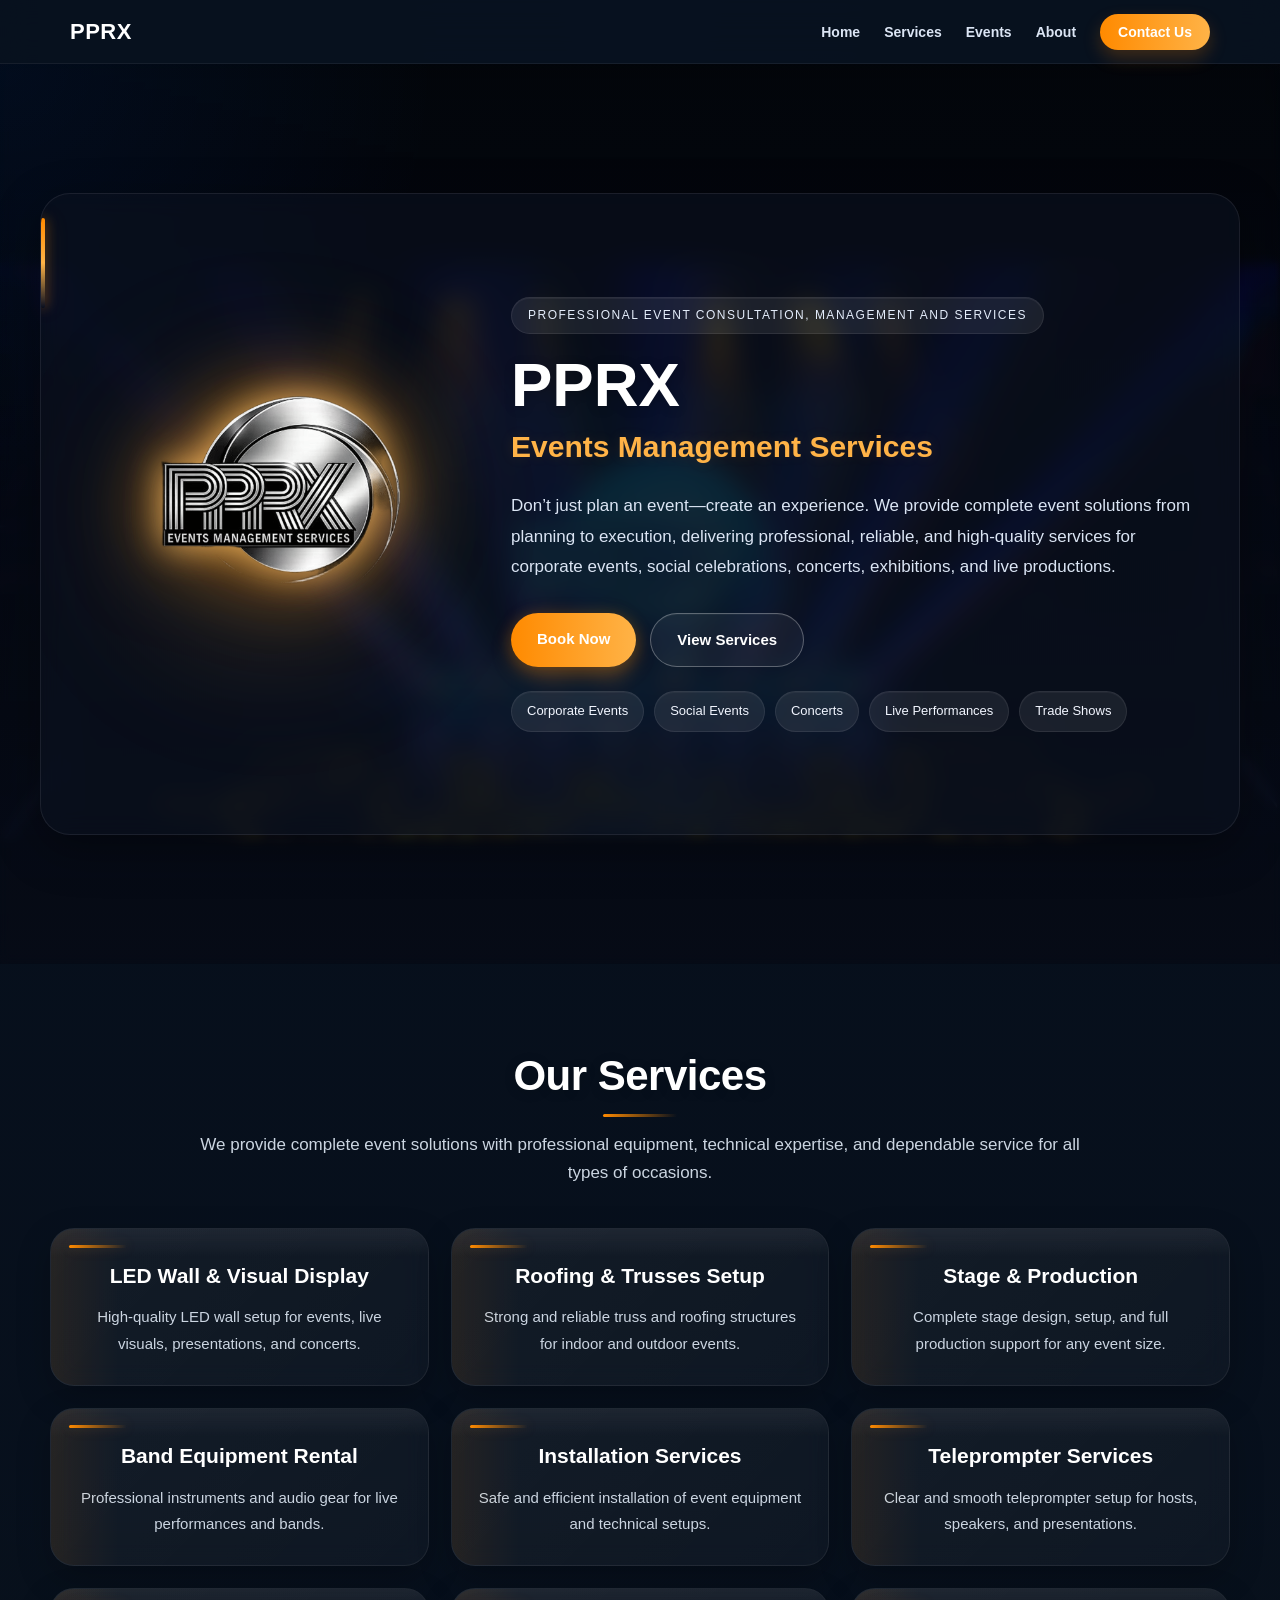
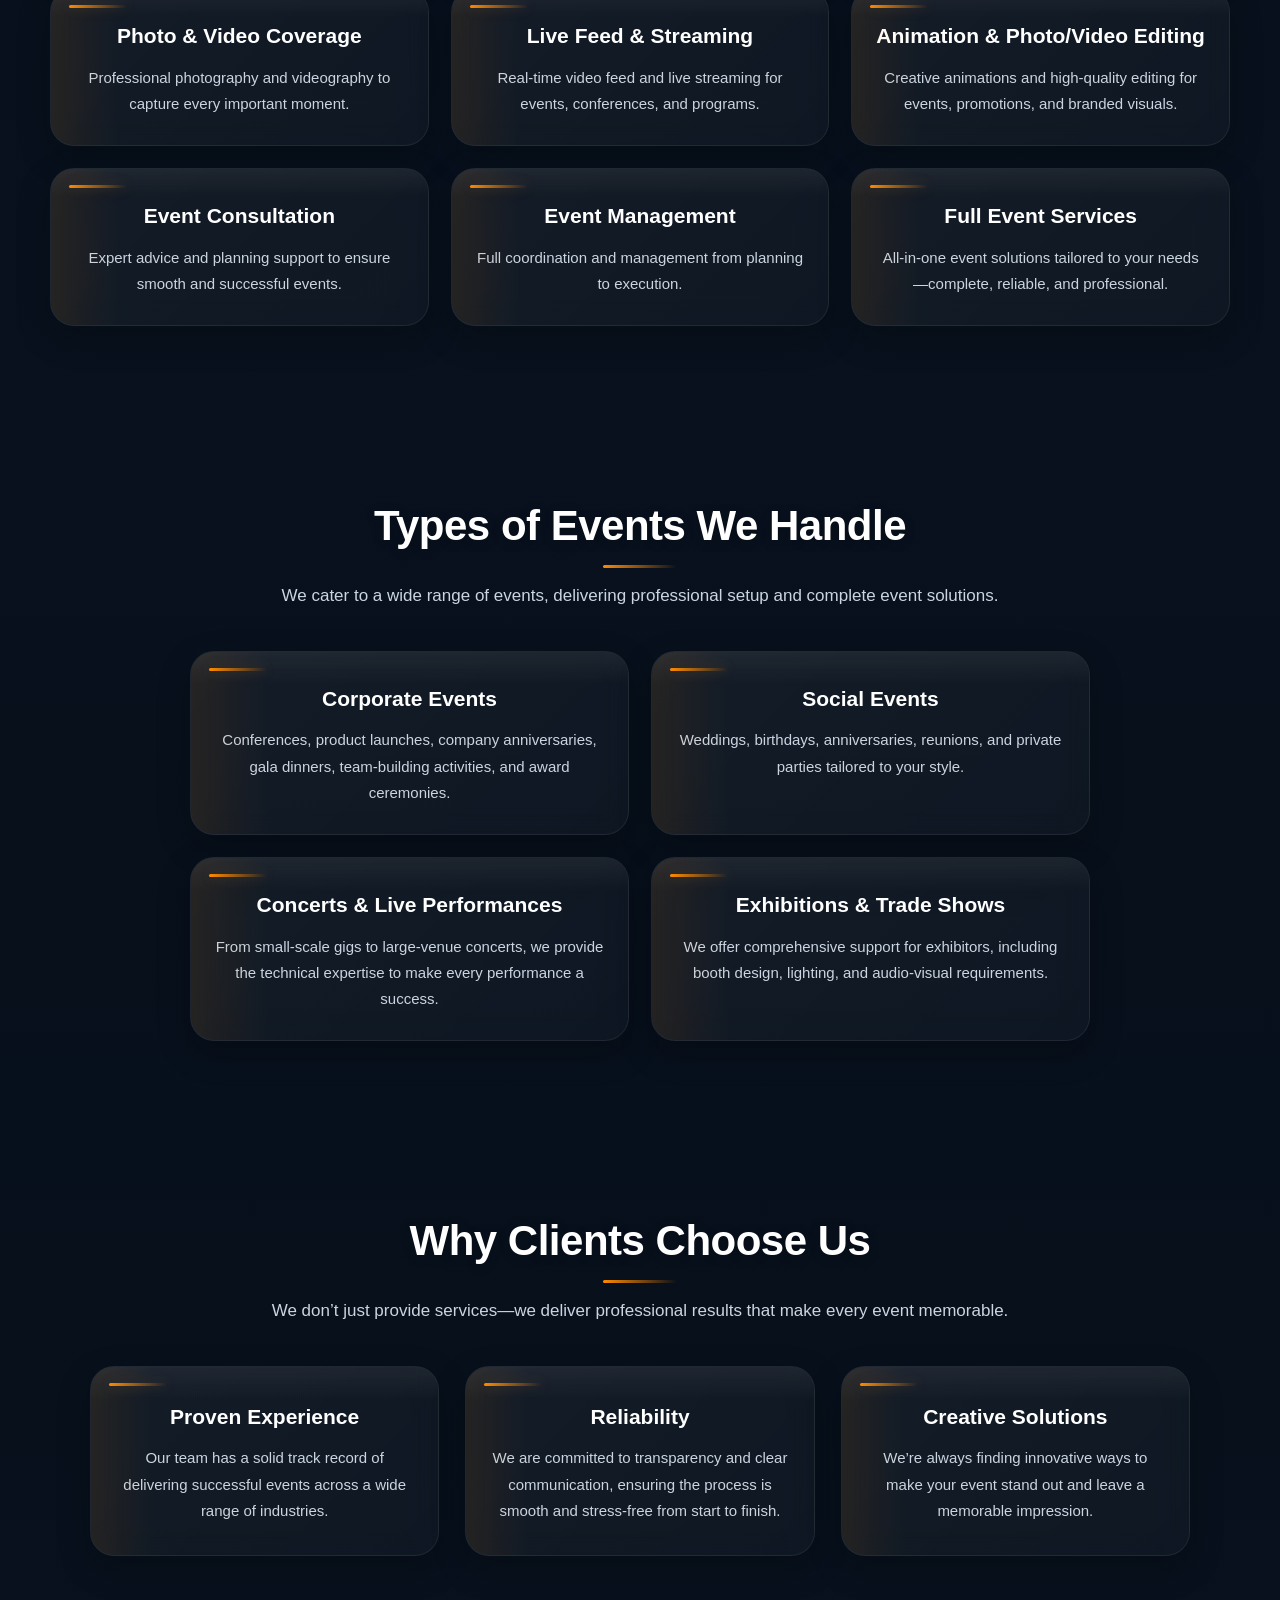
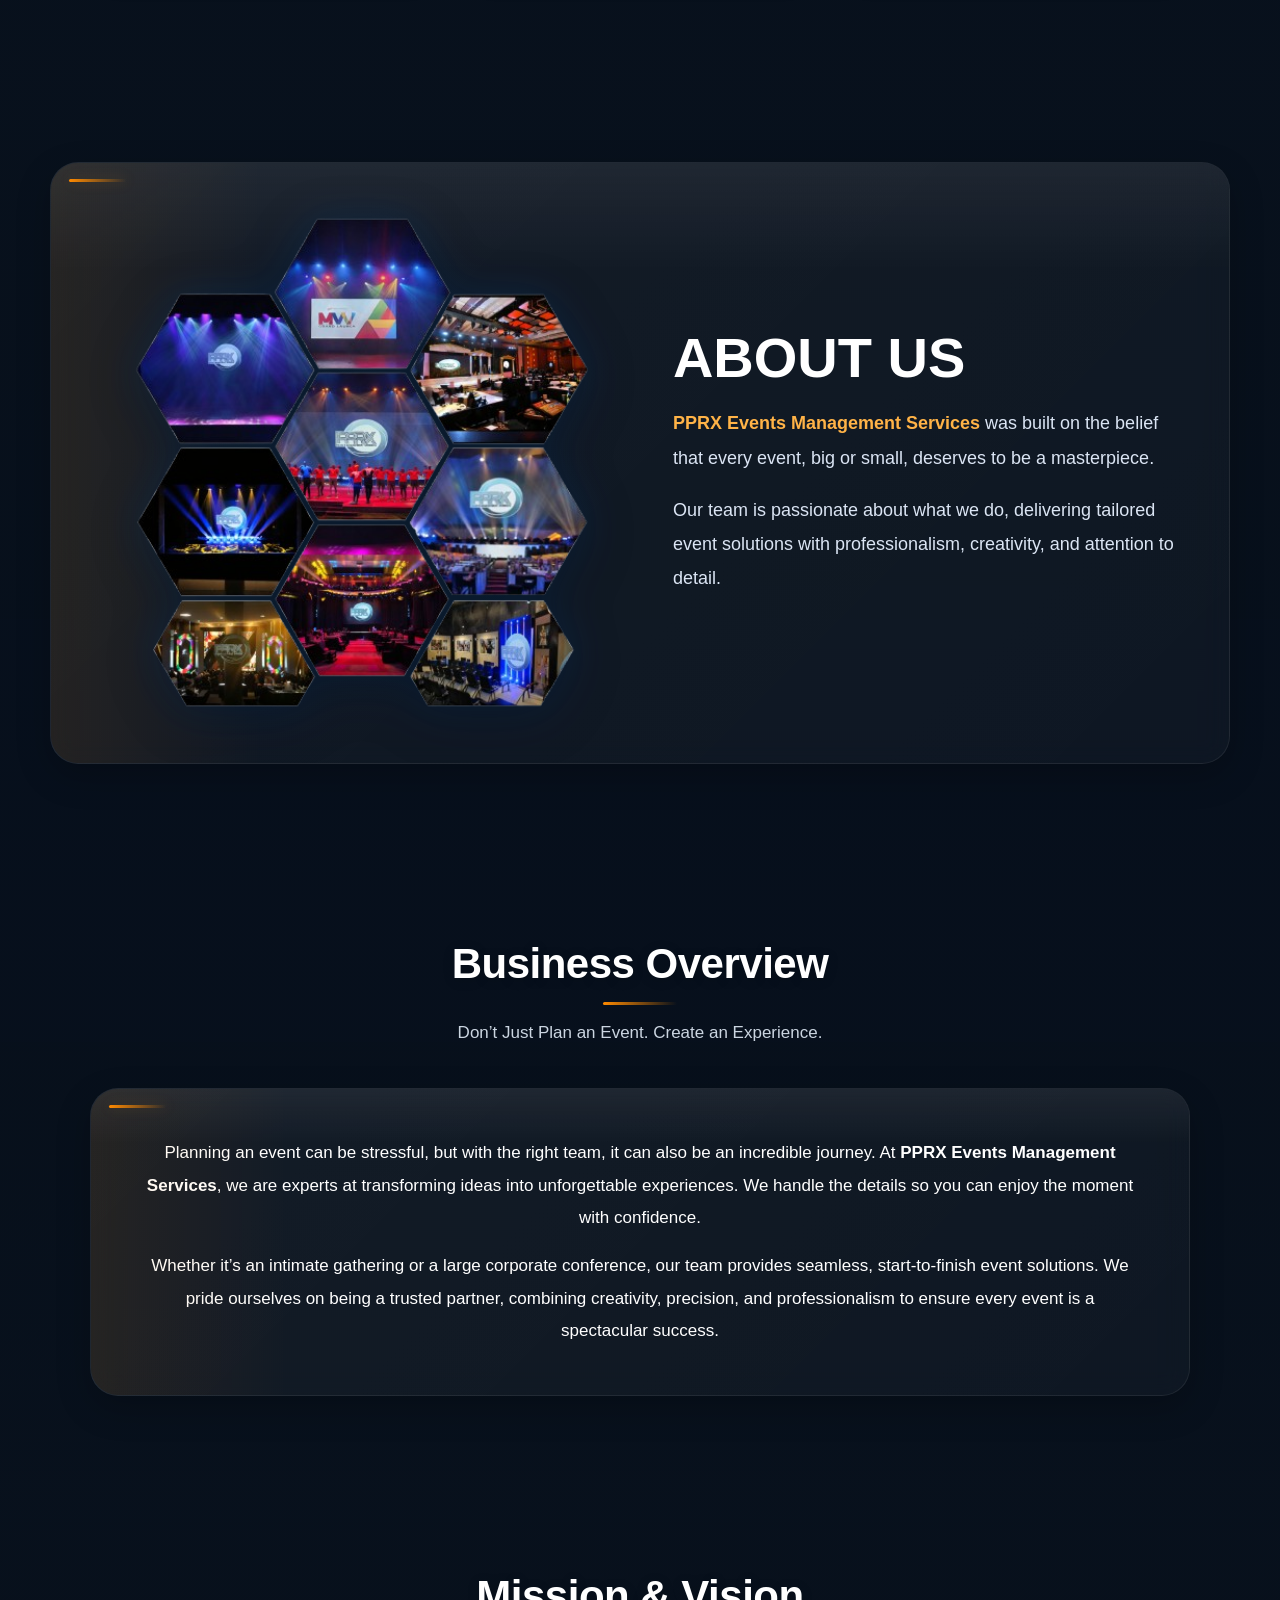
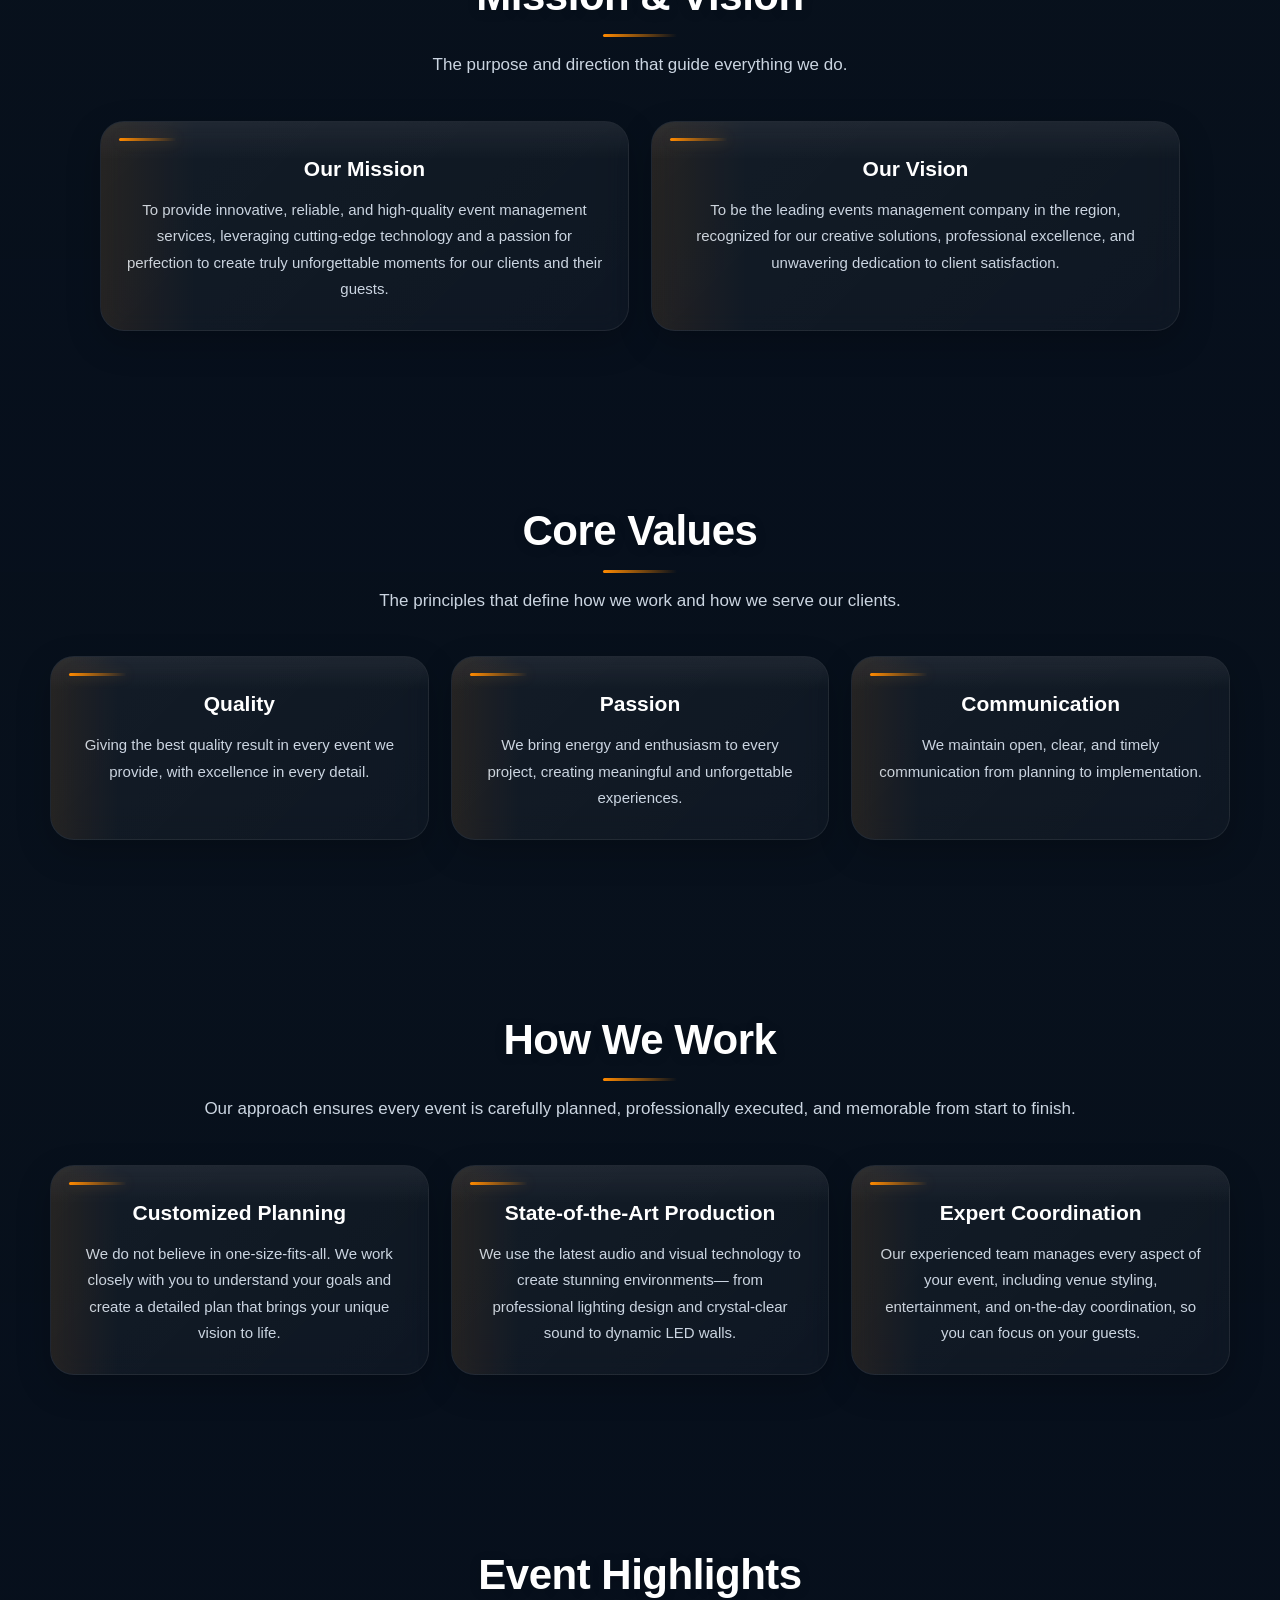
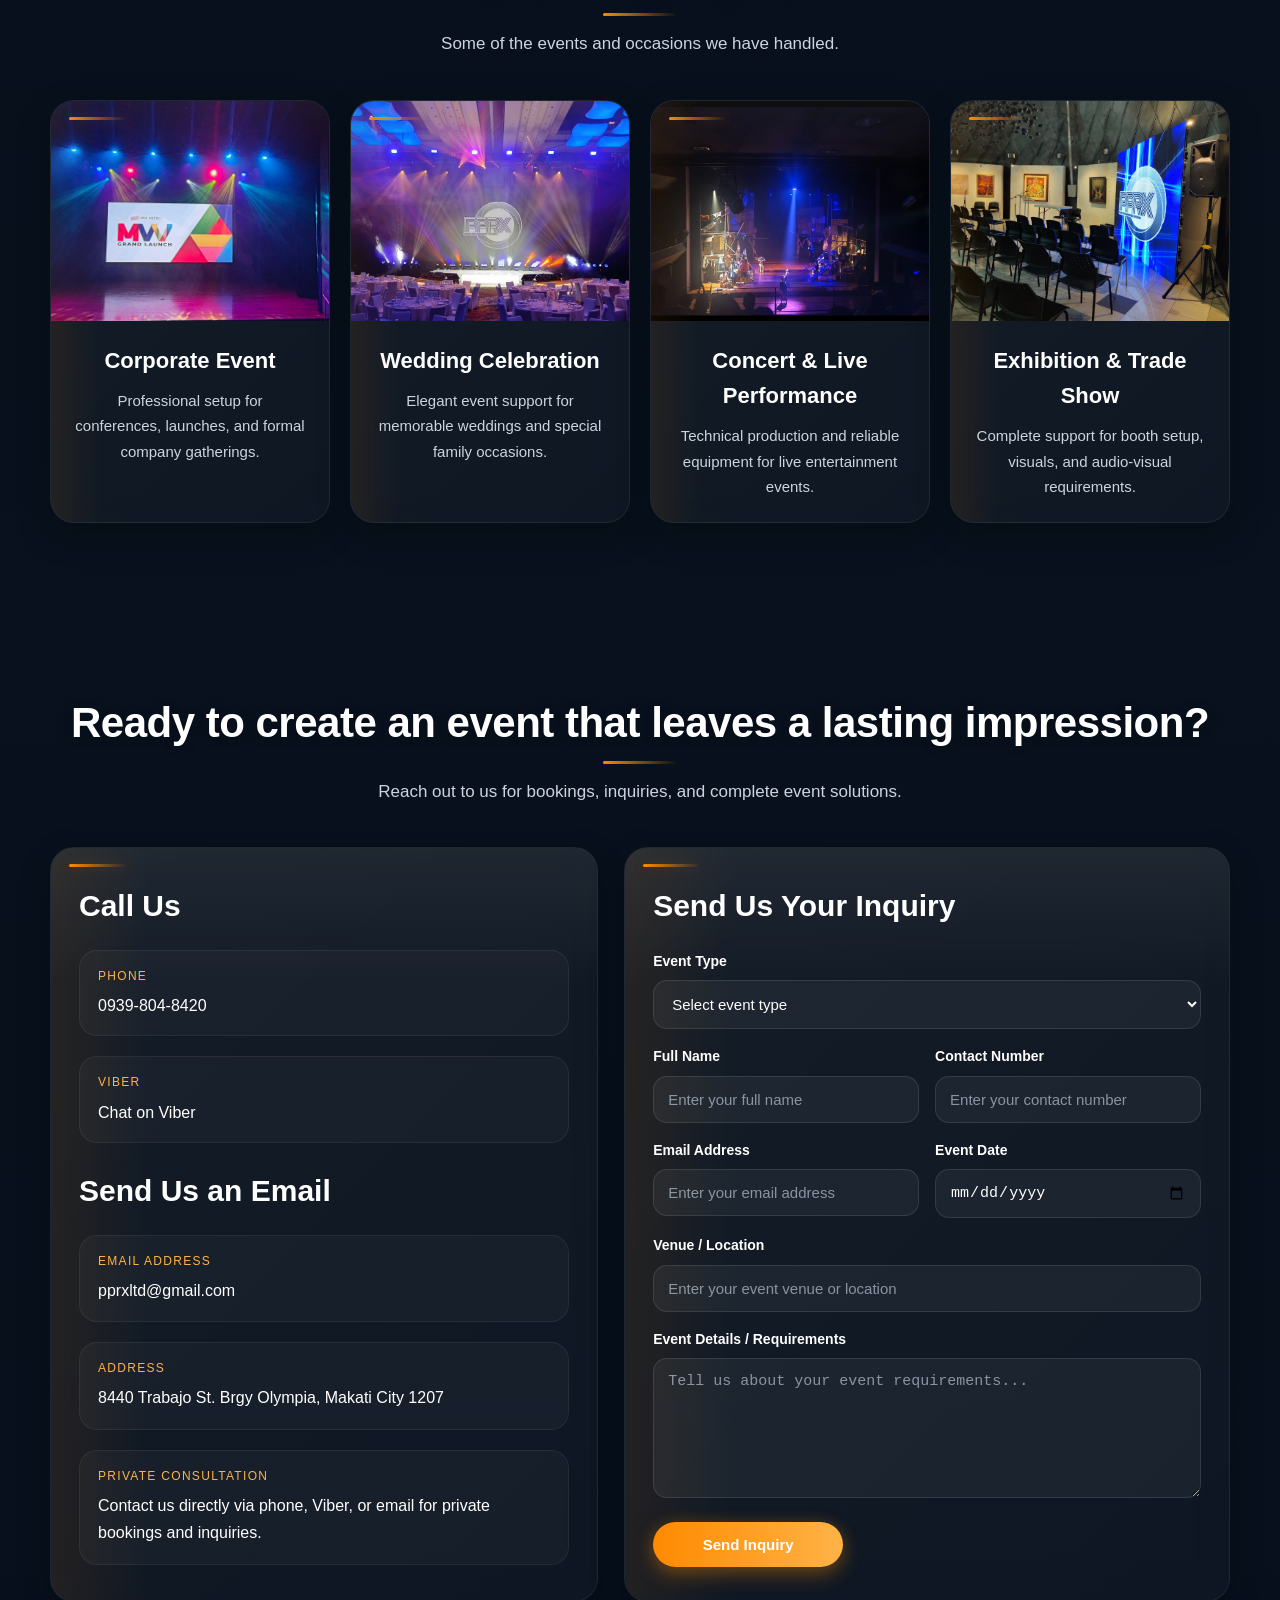
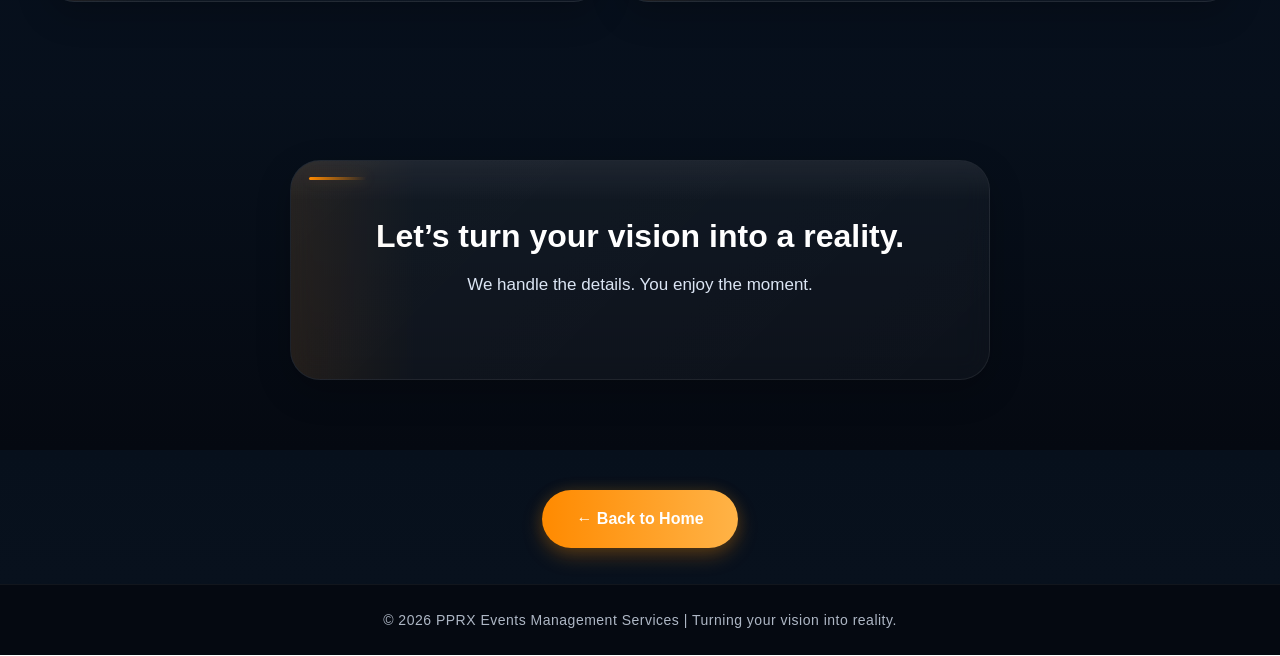
==== commit b2098e27: "Update index.html" ====
--- a/index.html
+++ b/index.html
@@ -1,6 +1,7 @@
 <!DOCTYPE html>
 <html lang="en">
 <head>
+  
   <meta charset="UTF-8" />
   <meta name="viewport" content="width=device-width, initial-scale=1.0" />
 
@@ -57,6 +58,7 @@
   }
   </script>
 </head>
+  <style>
     /* =========================
        RESET / BASE
     ========================= */
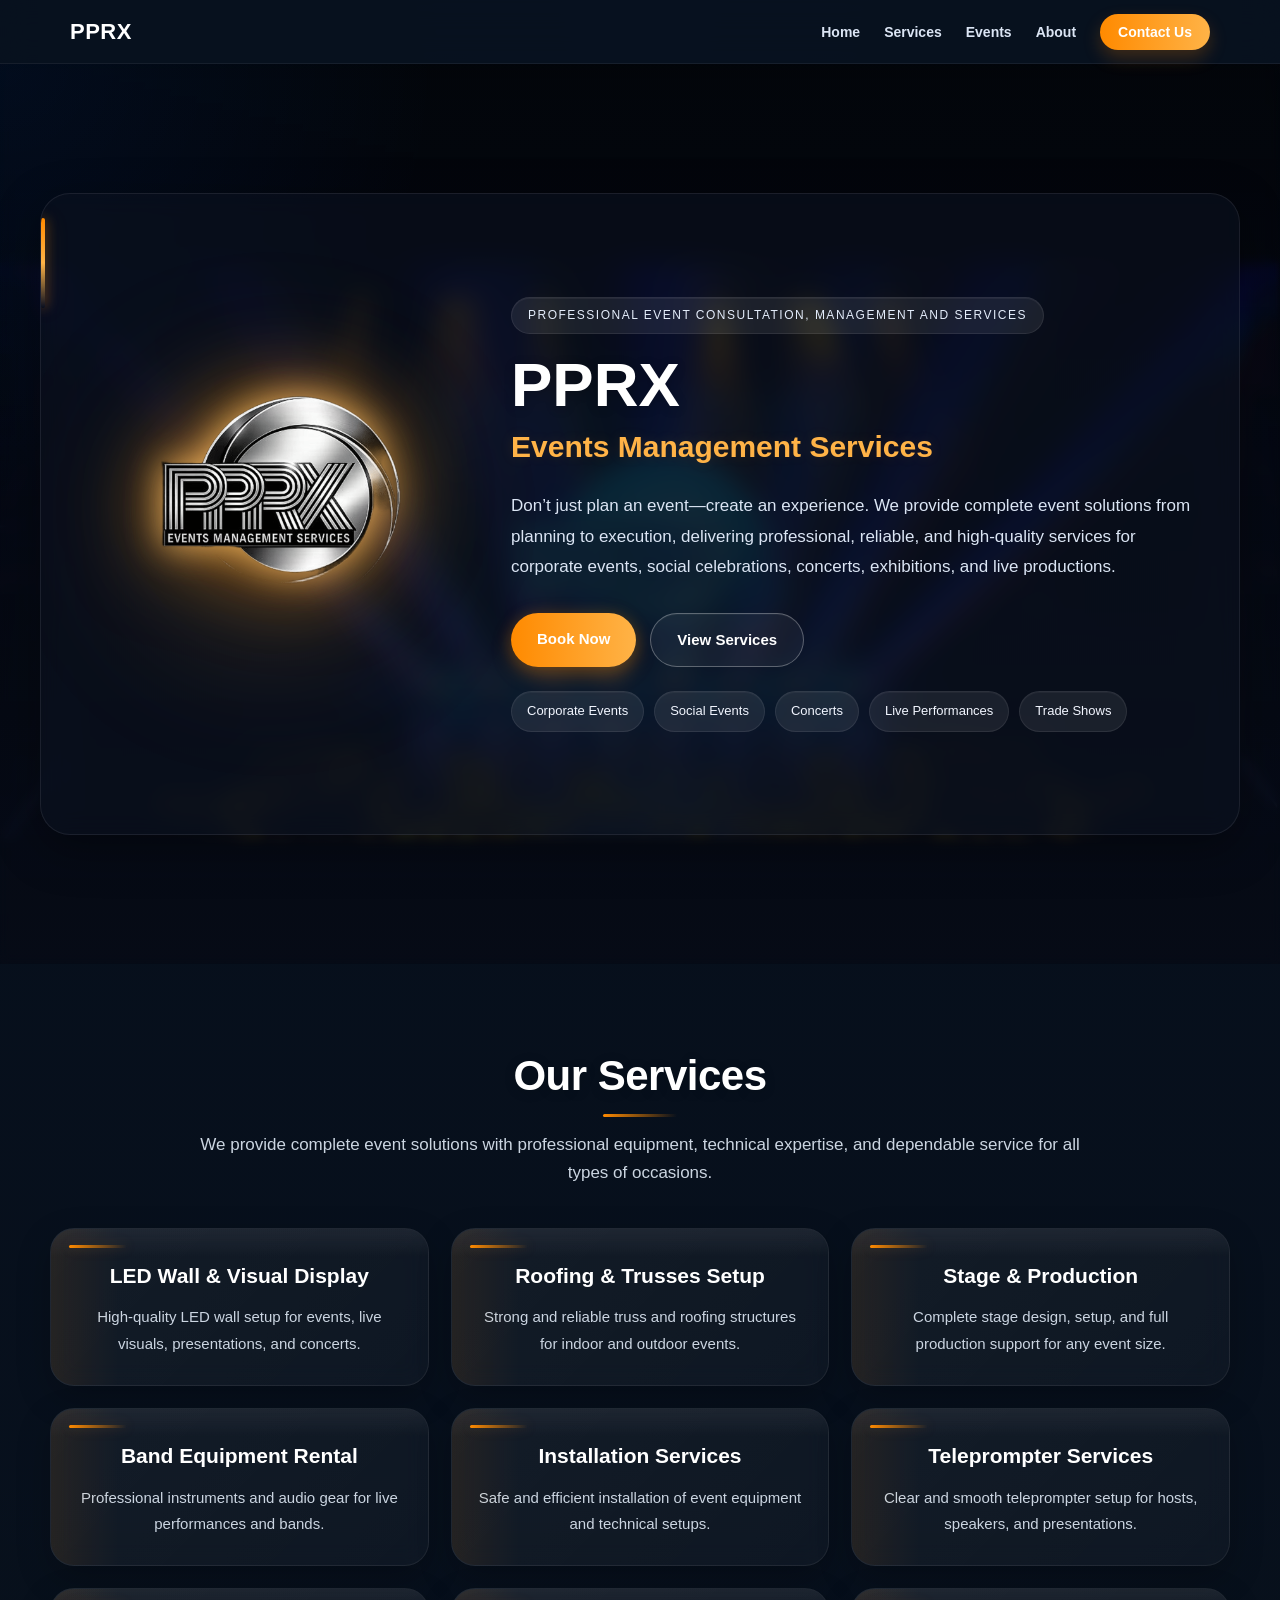
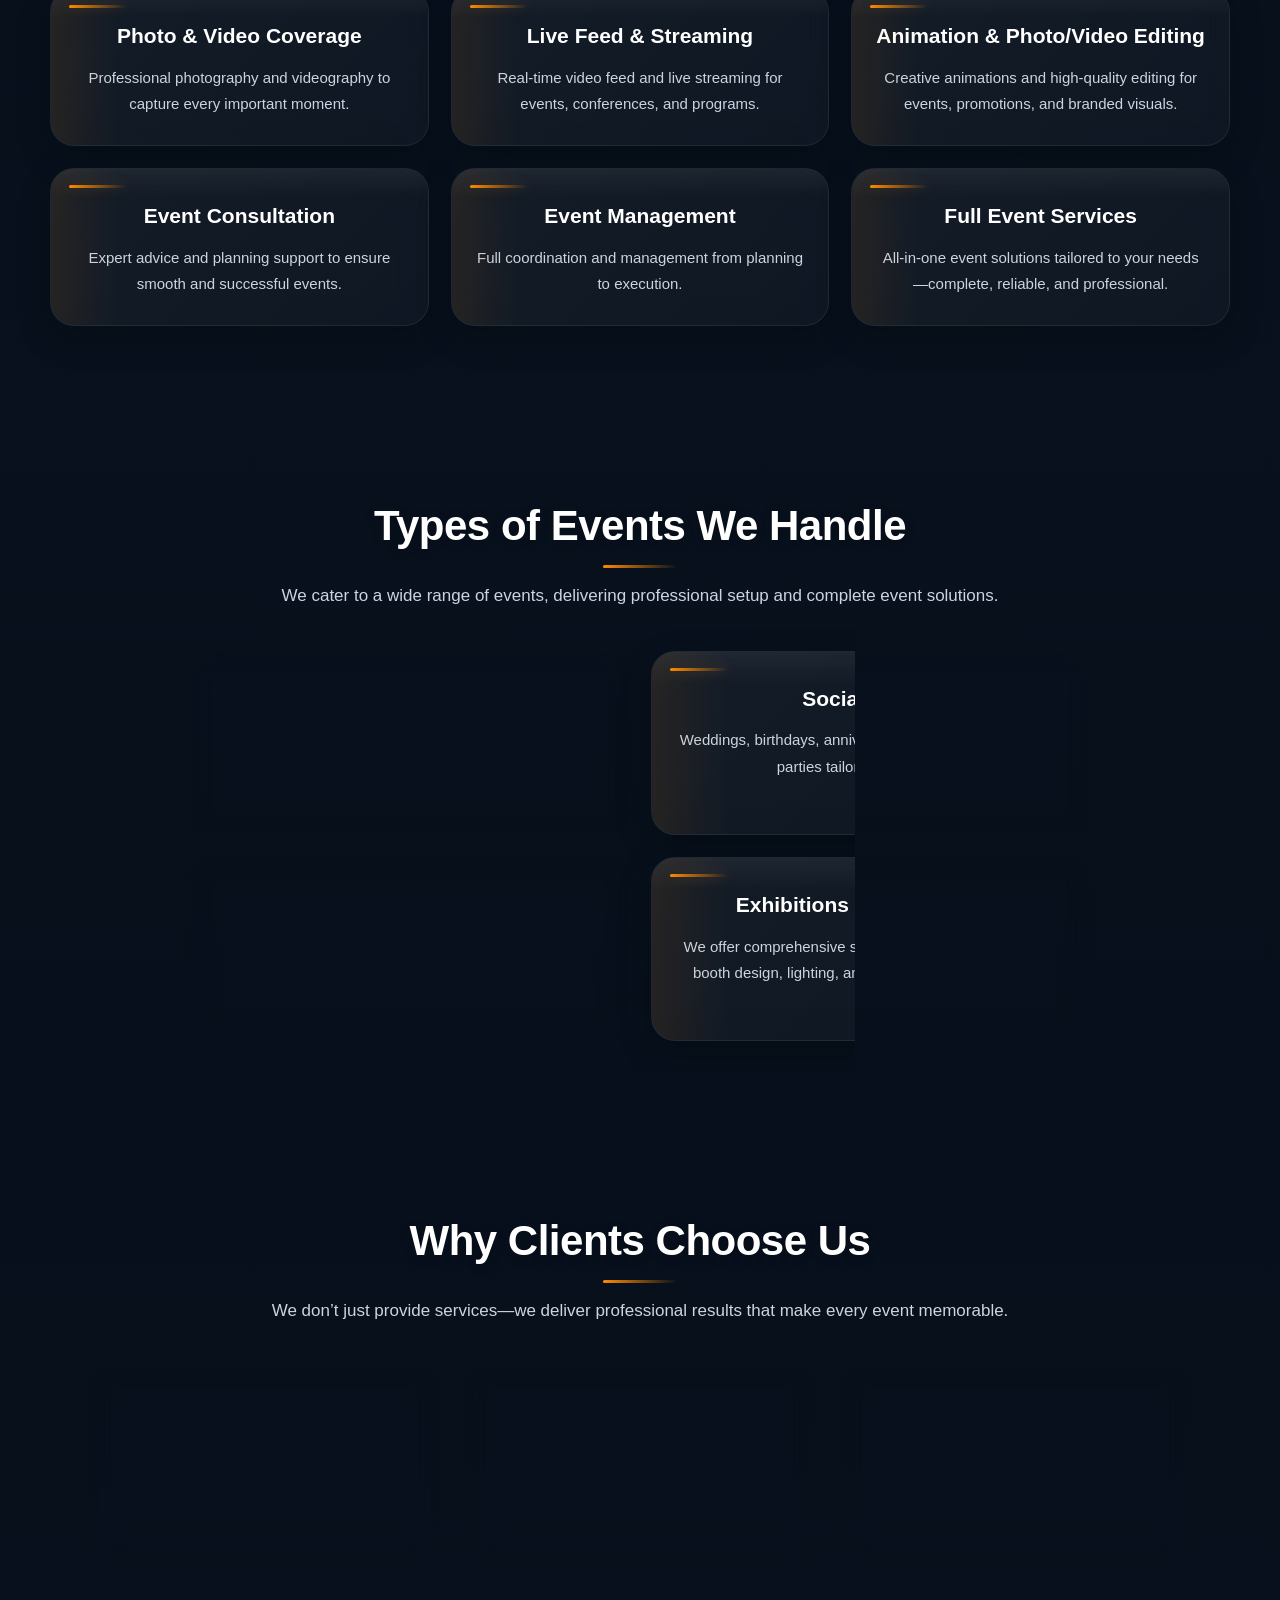
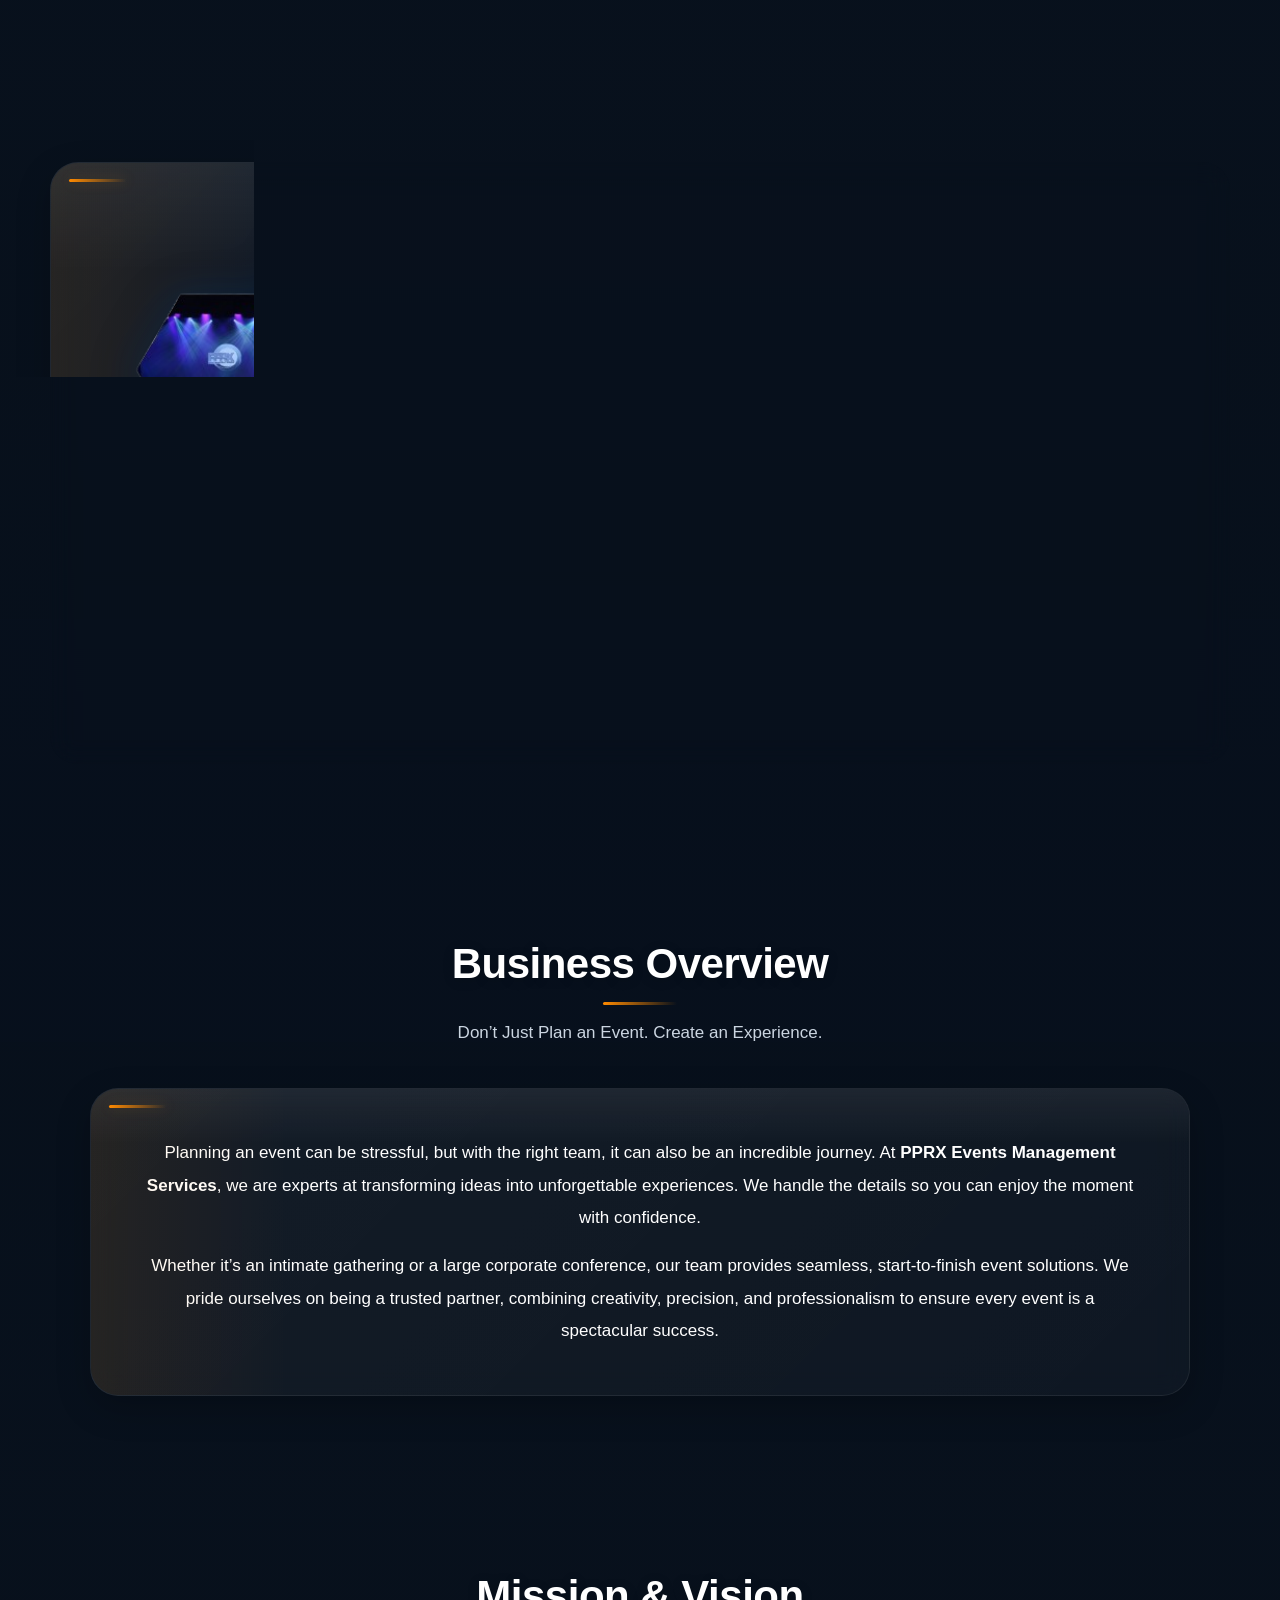
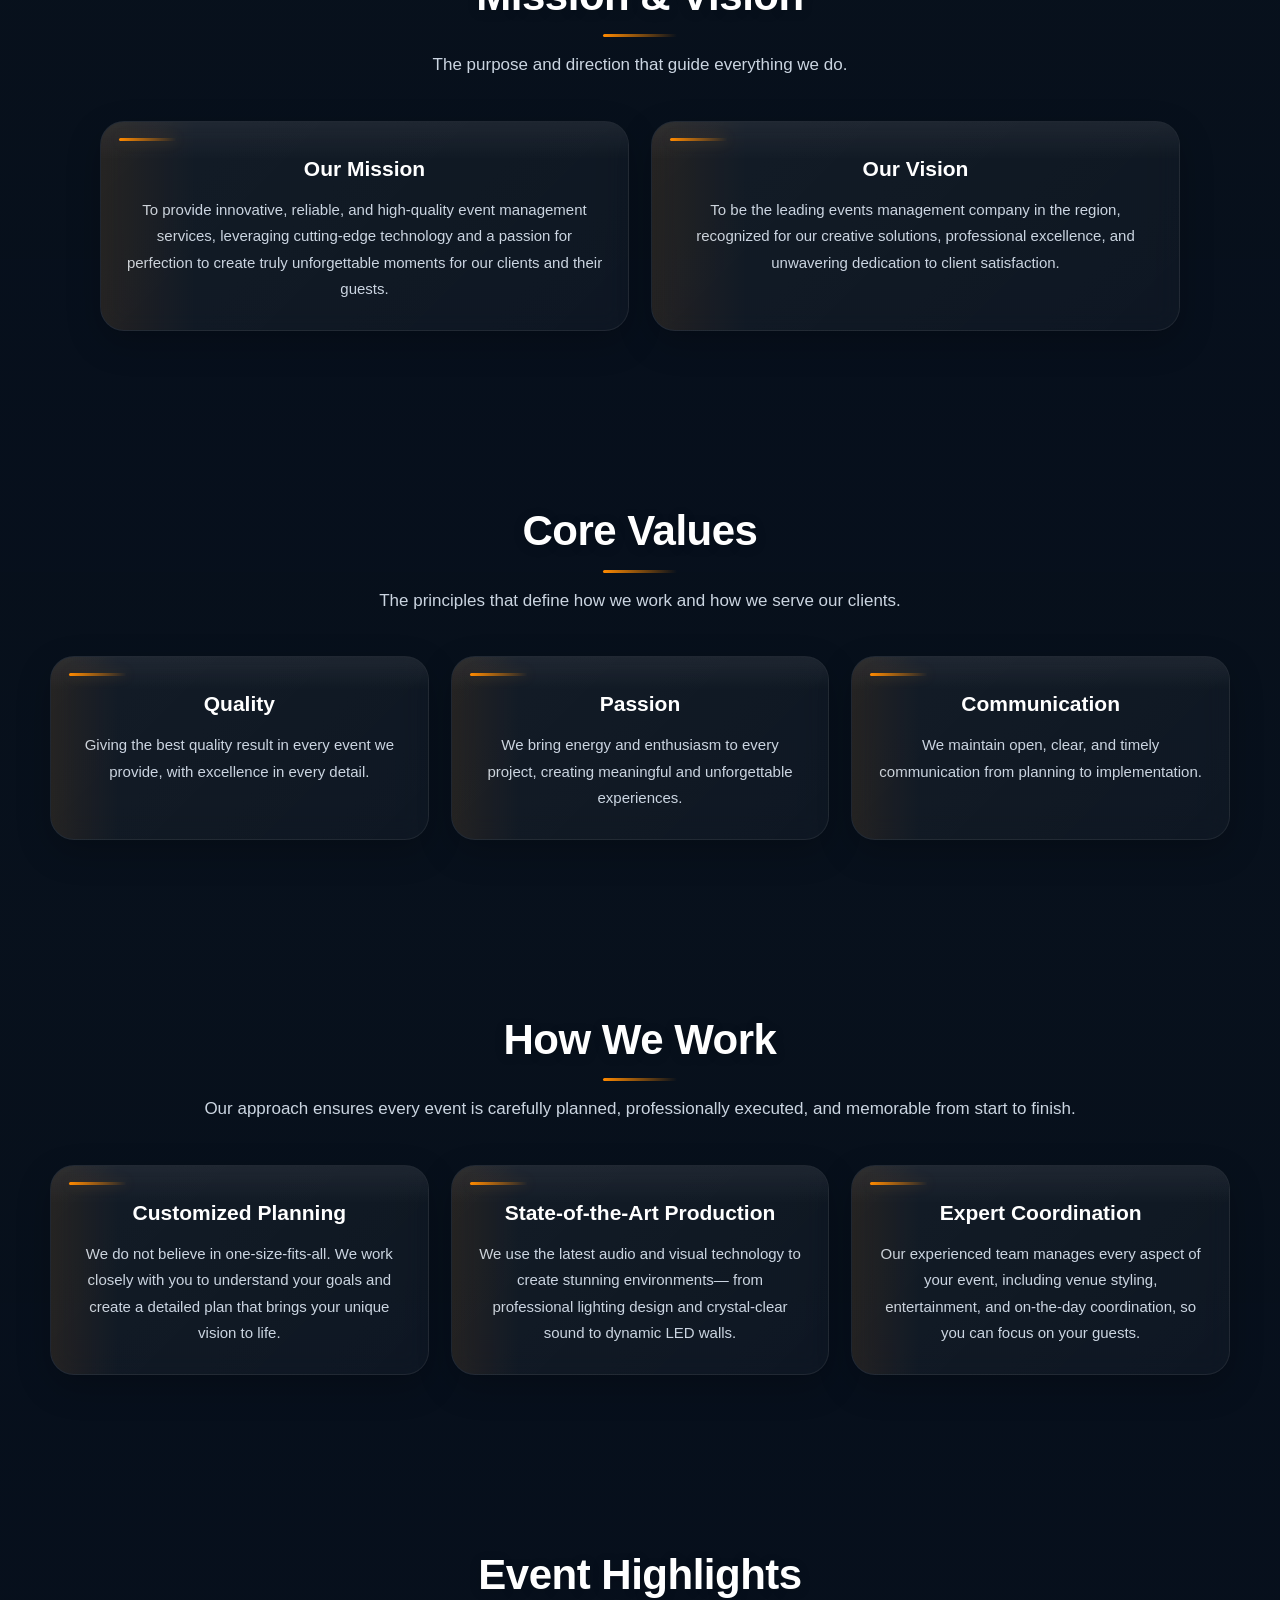
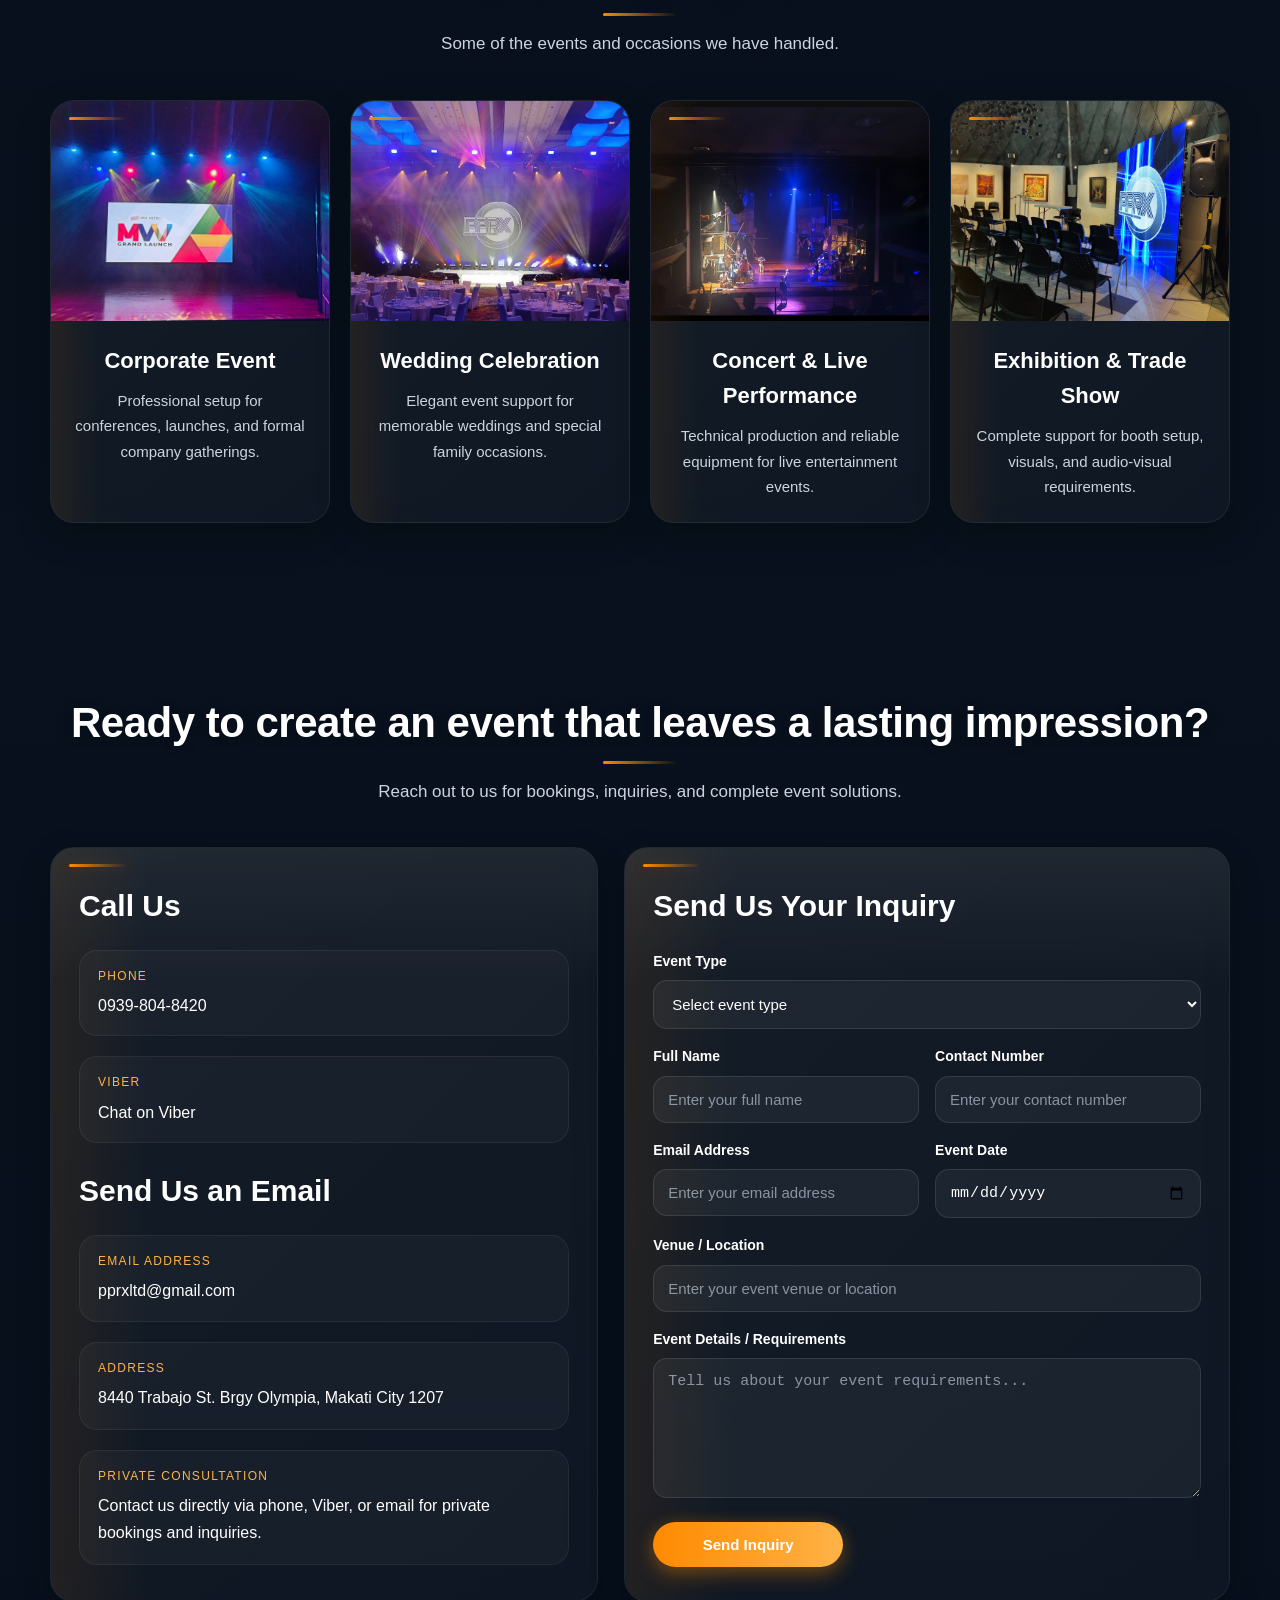
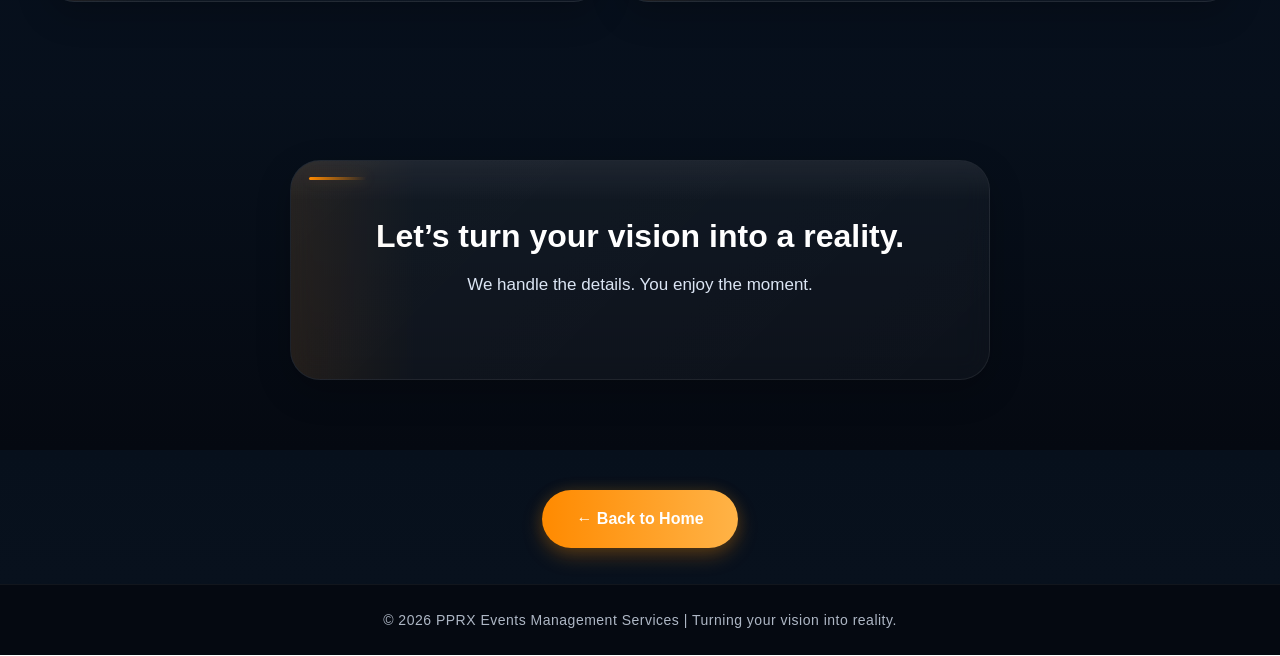
==== commit 40d7132f: "Update index.html" ====
--- a/index.html
+++ b/index.html
@@ -1,8 +1,7 @@
 <!DOCTYPE html>
 <html lang="en">
 <head>
-  
-  <meta charset="UTF-8" />
+    <meta charset="UTF-8" />
   <meta name="viewport" content="width=device-width, initial-scale=1.0" />
 
   <!-- PRIMARY SEO -->
@@ -58,6 +57,7 @@
   }
   </script>
 </head>
+  
   <style>
     /* =========================
        RESET / BASE
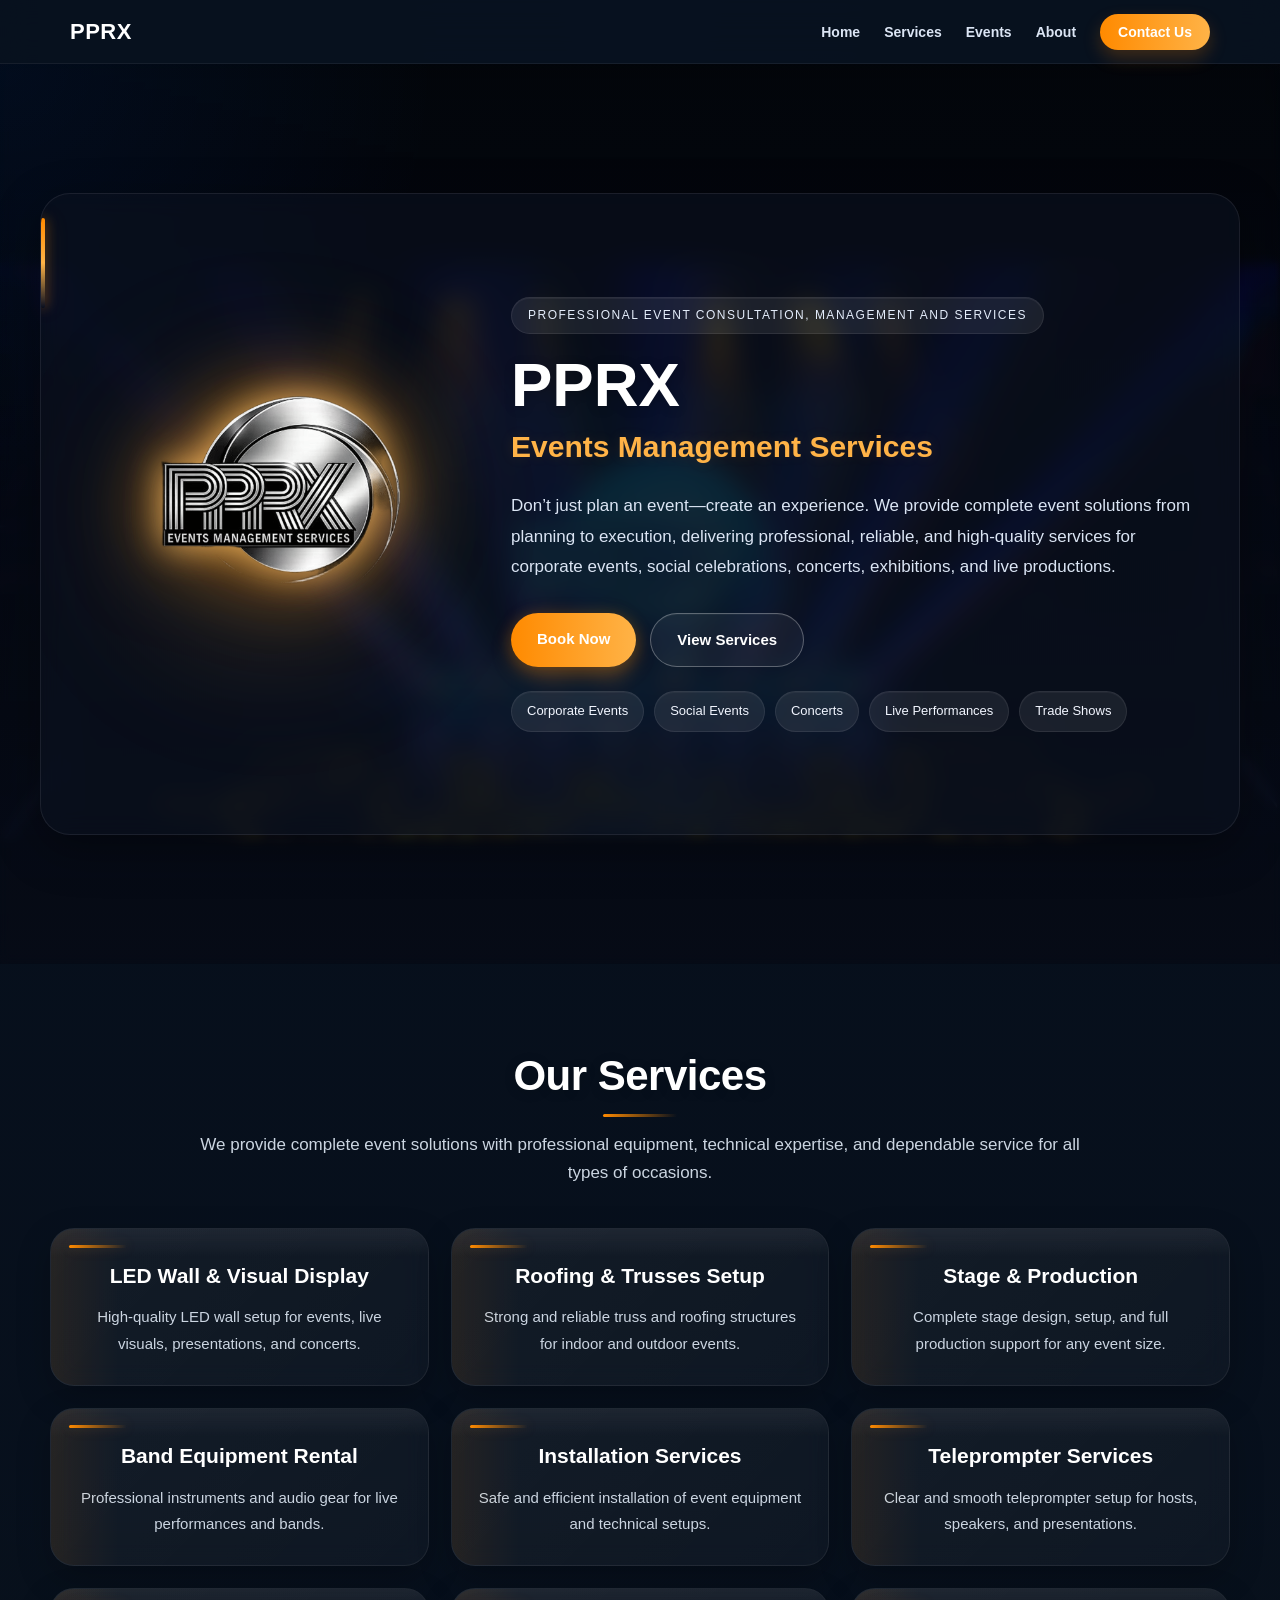
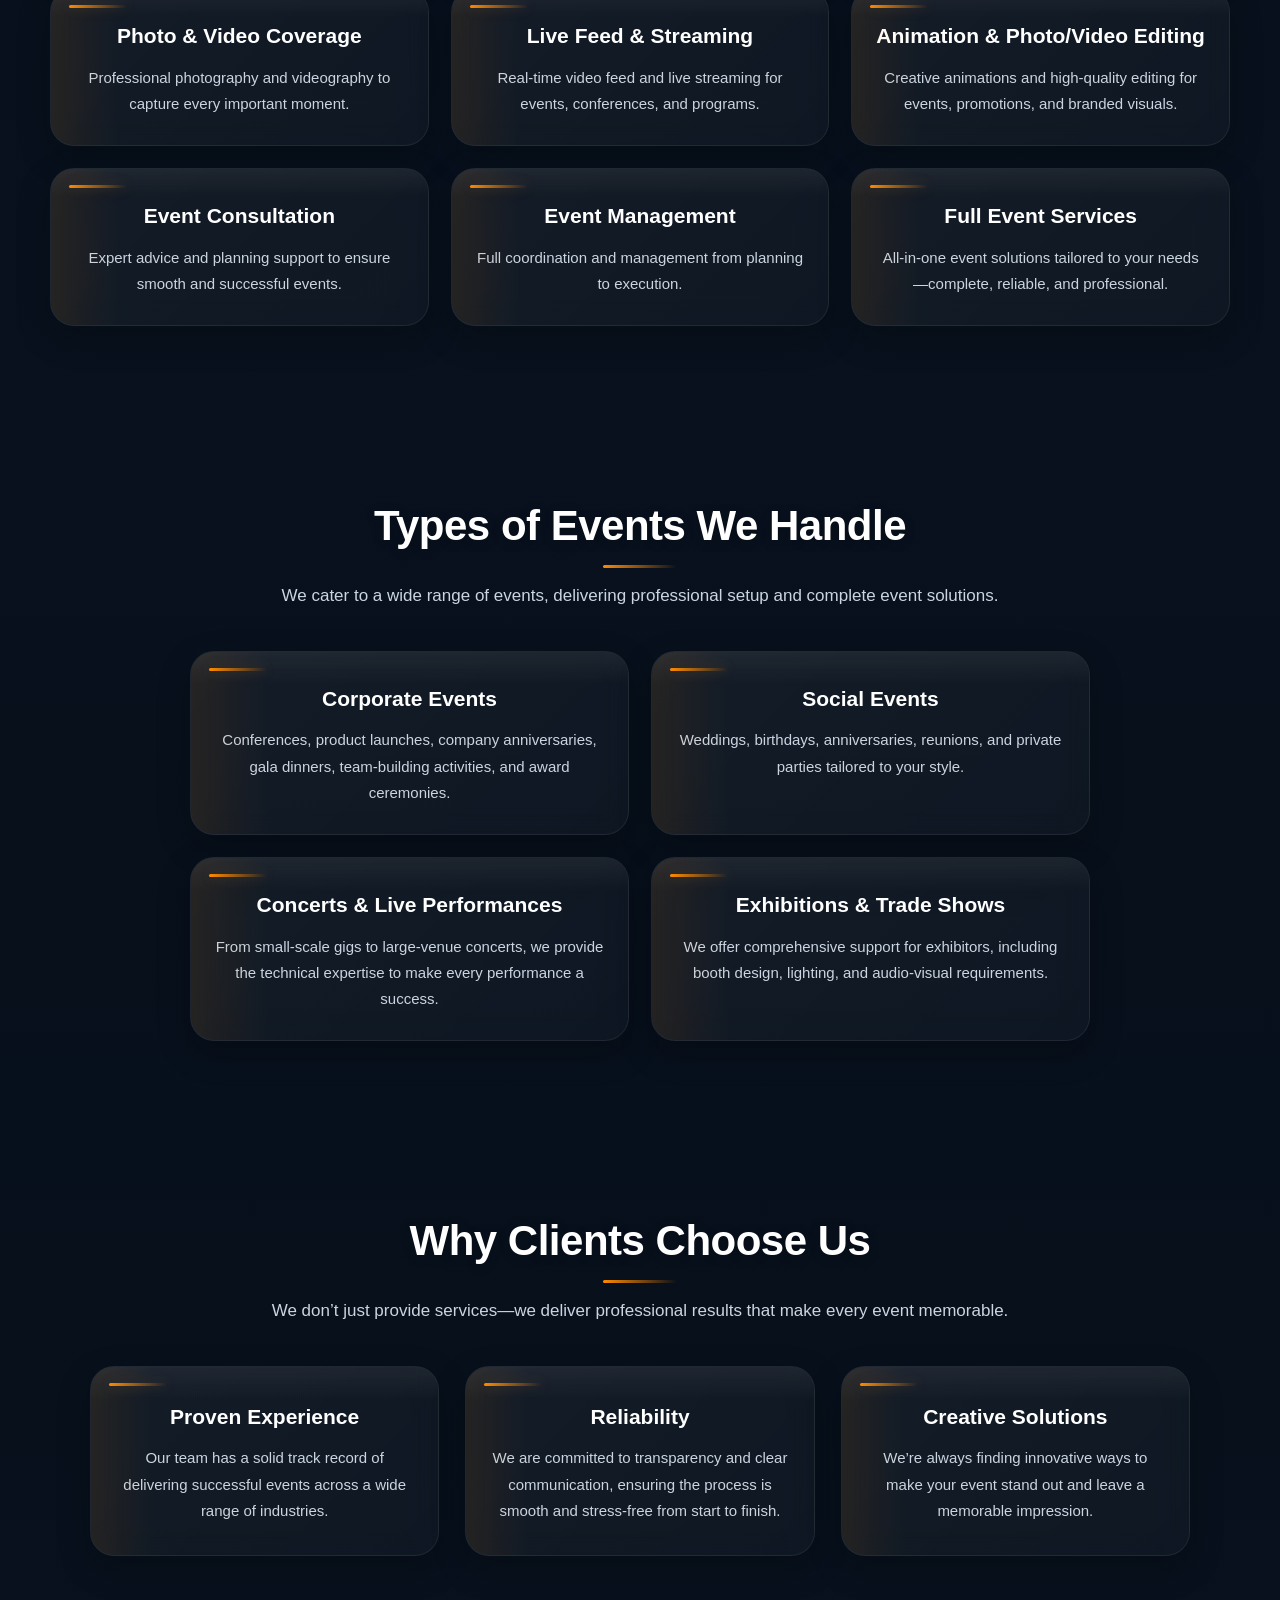
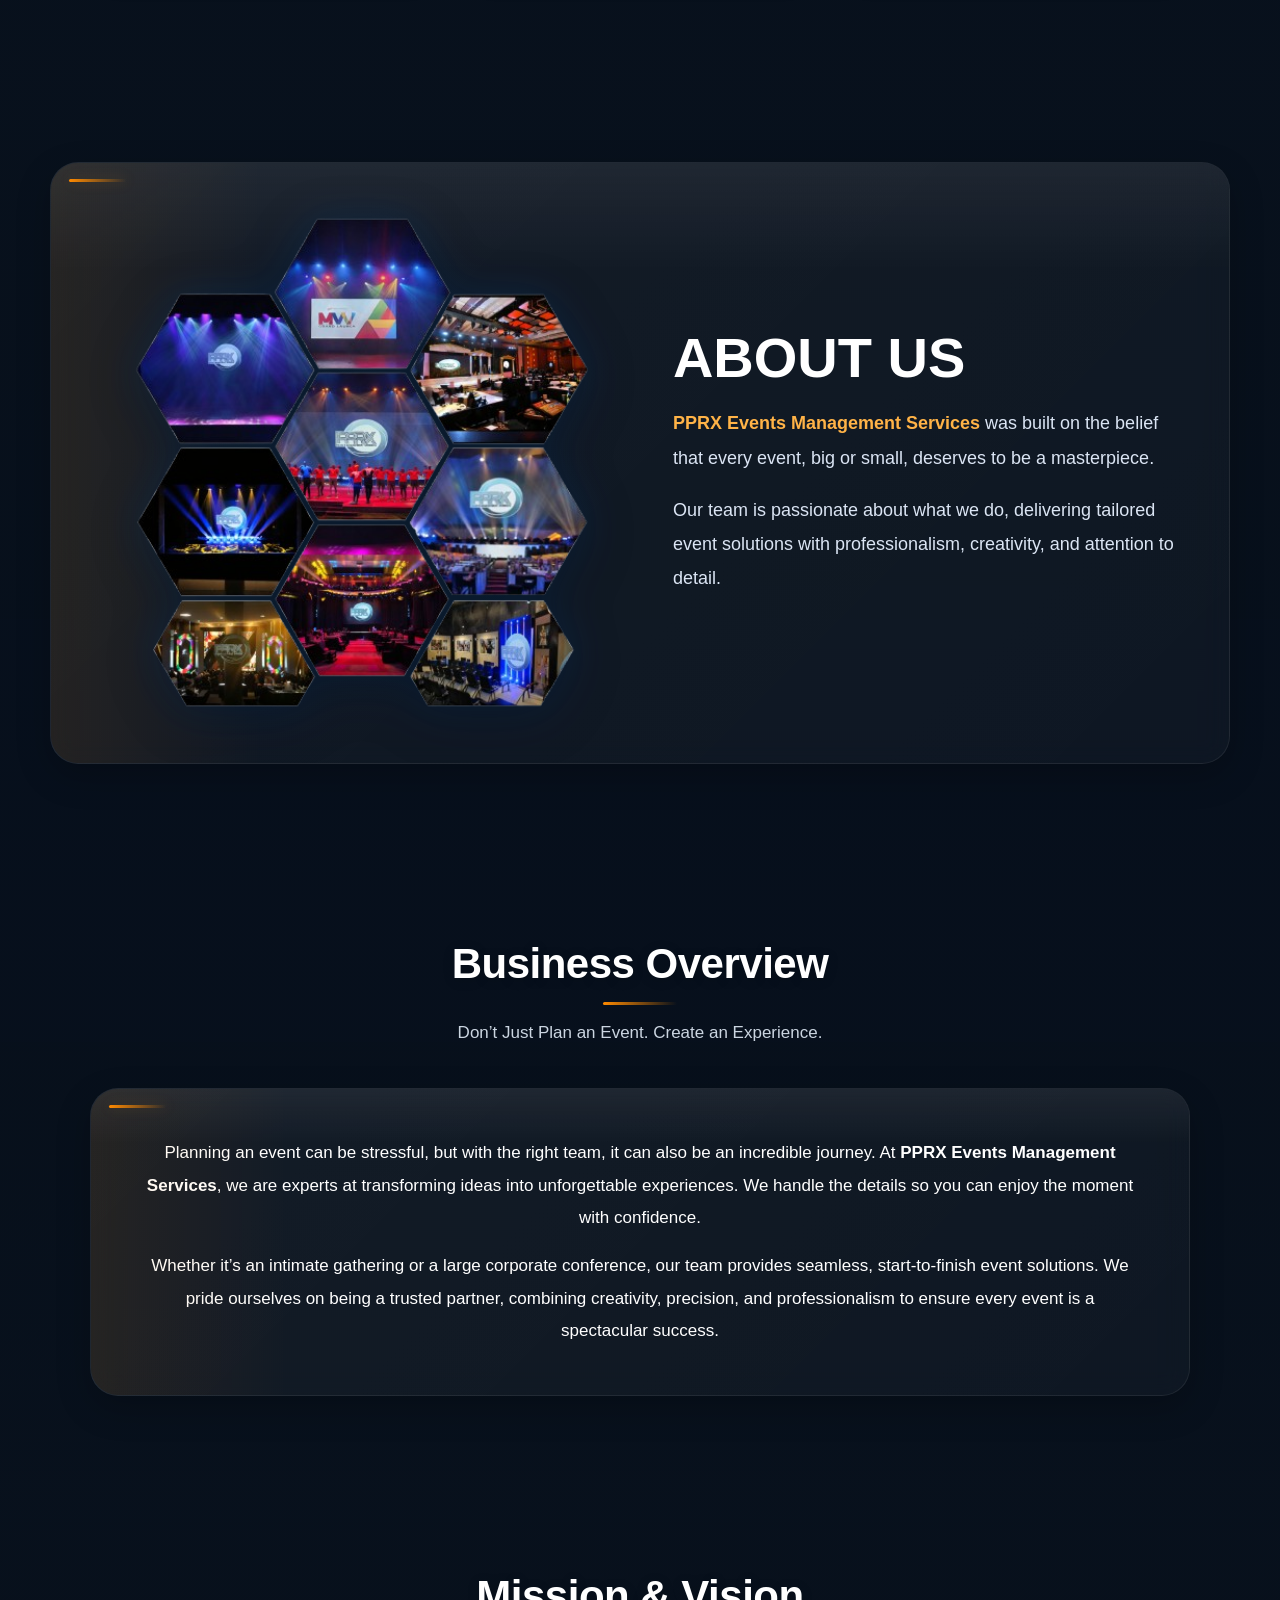
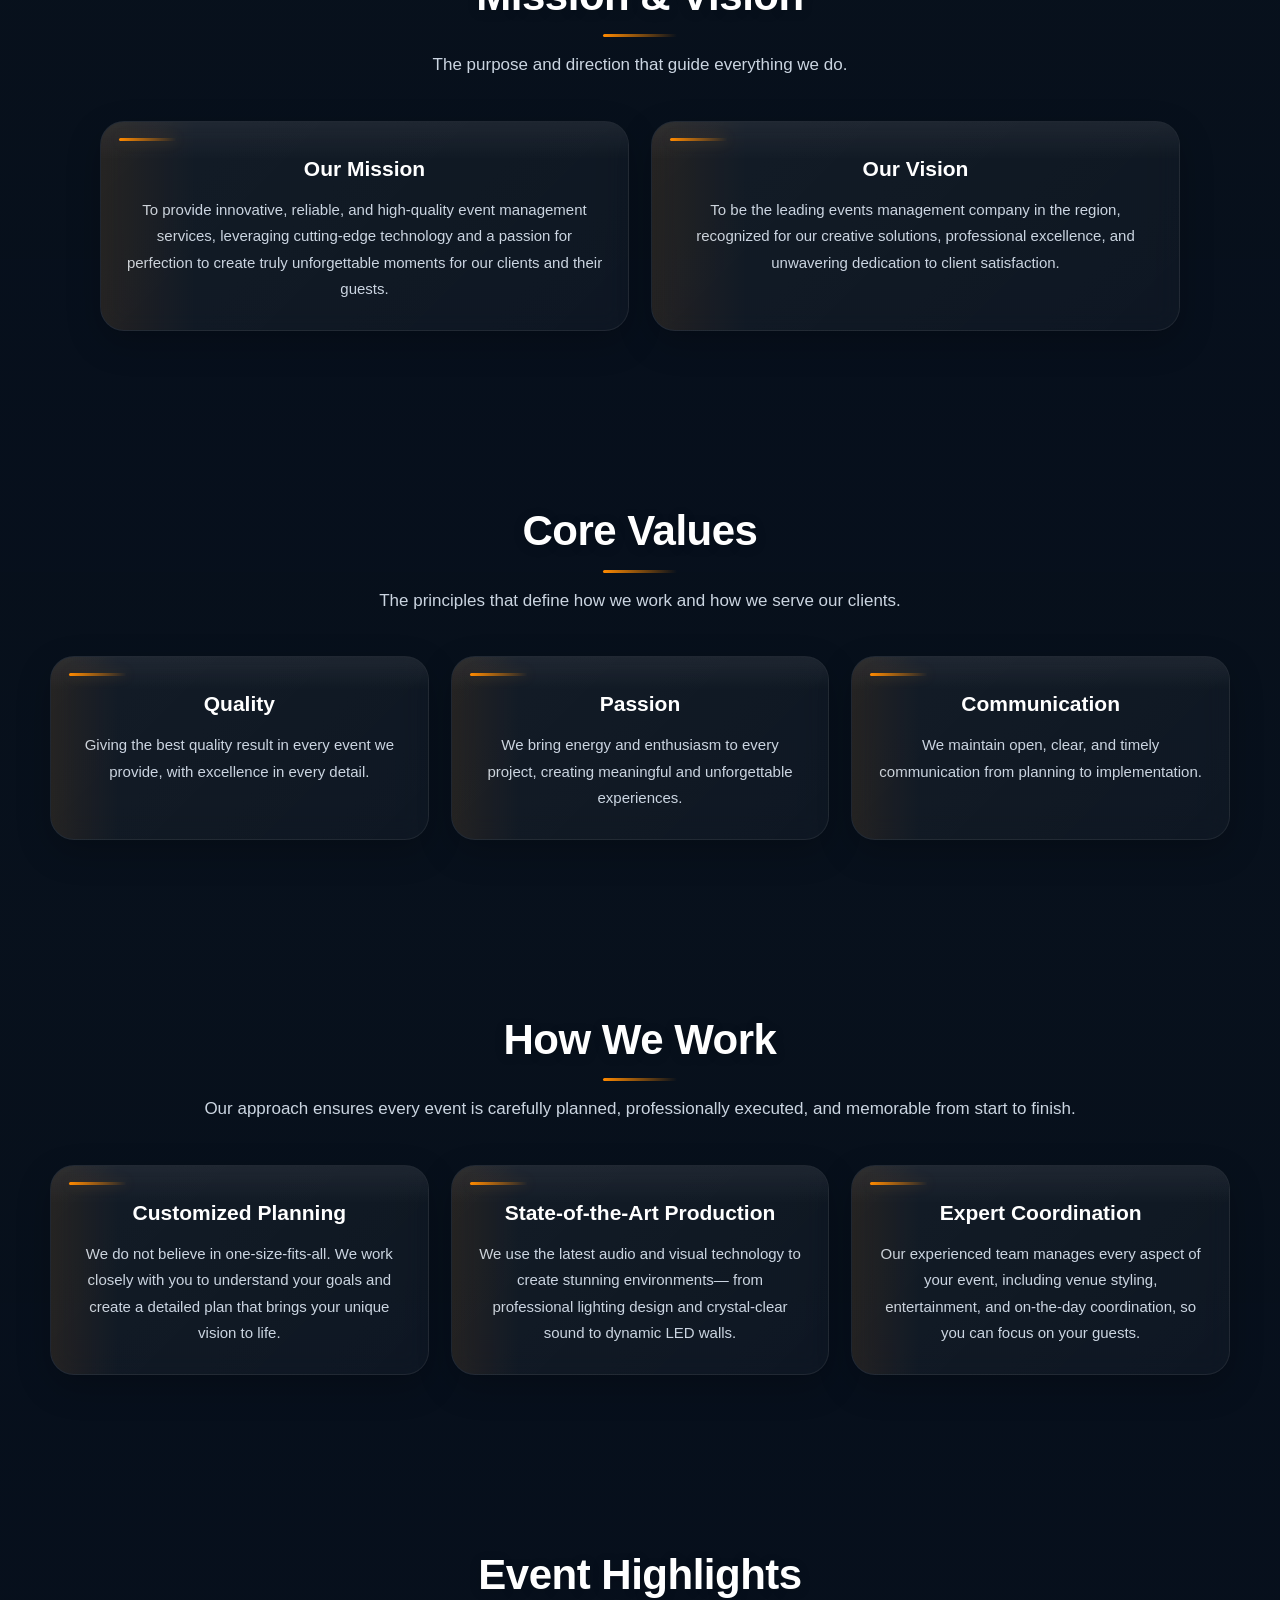
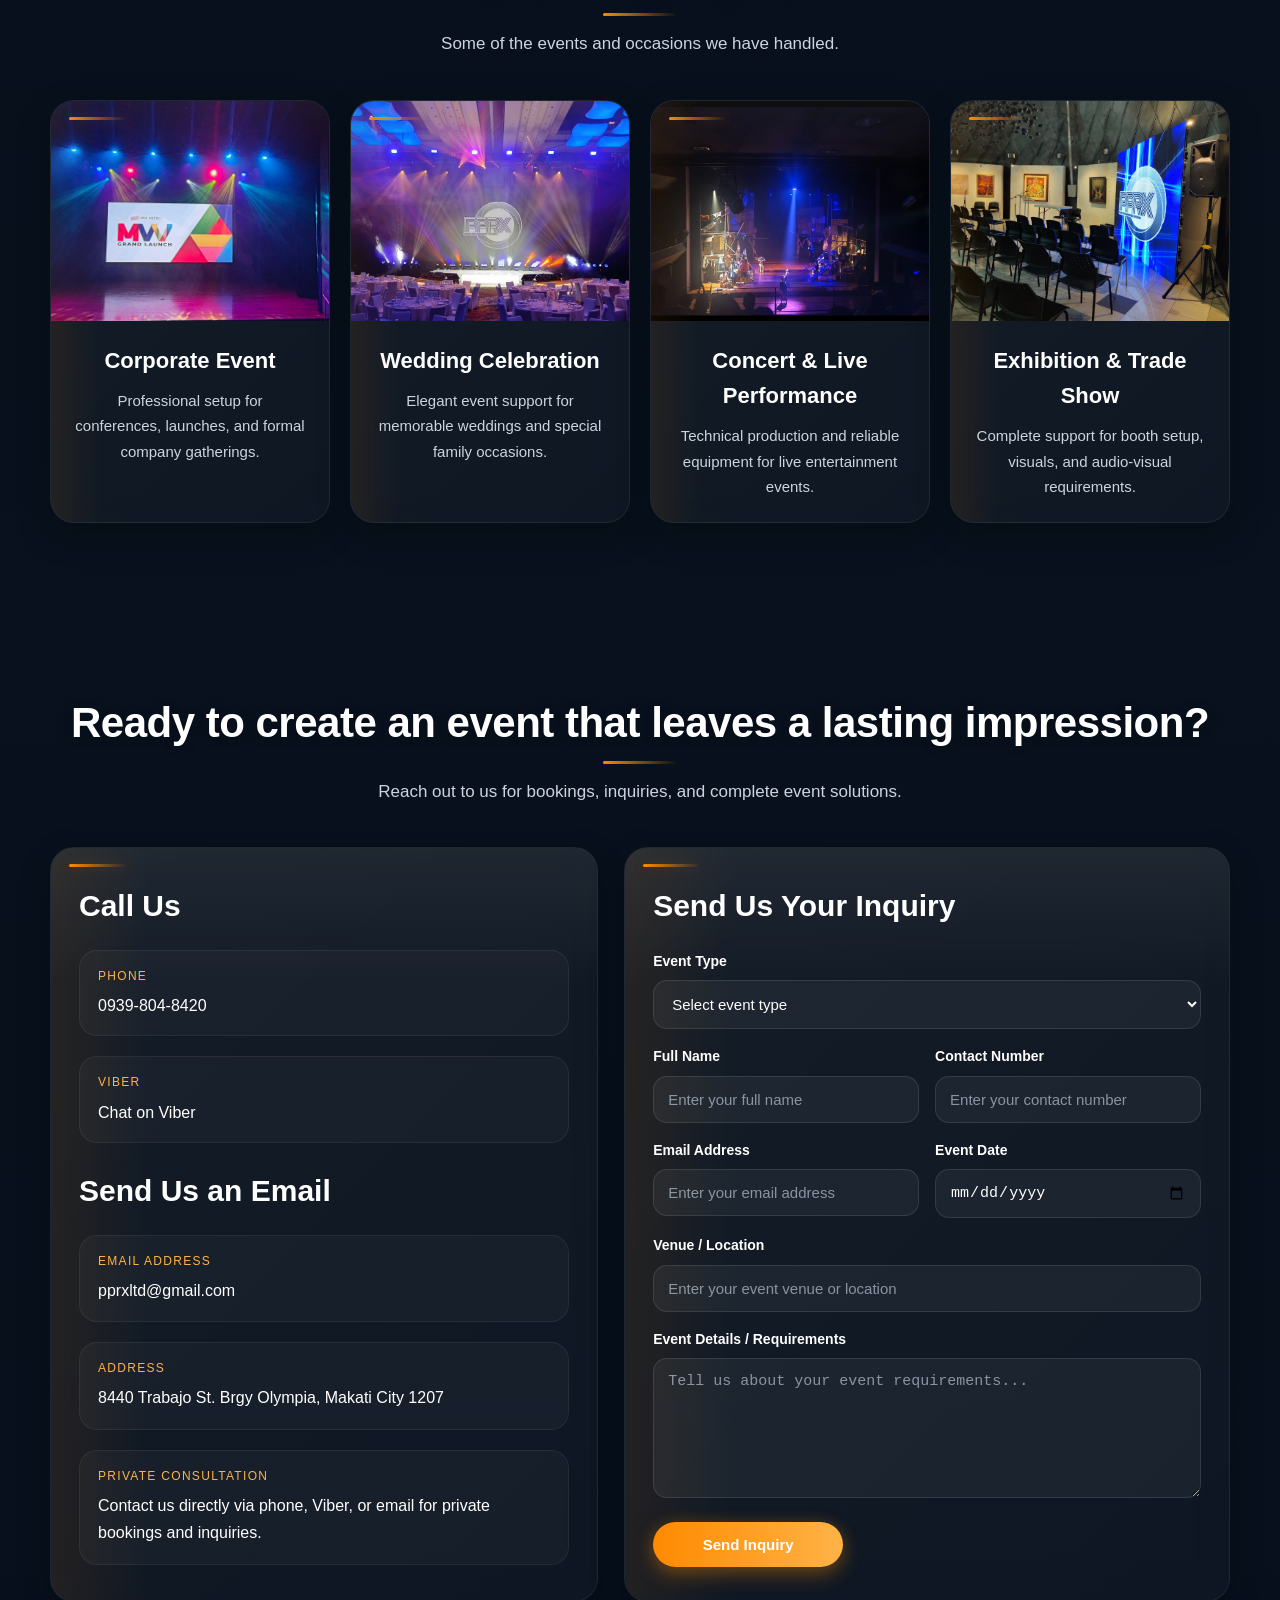
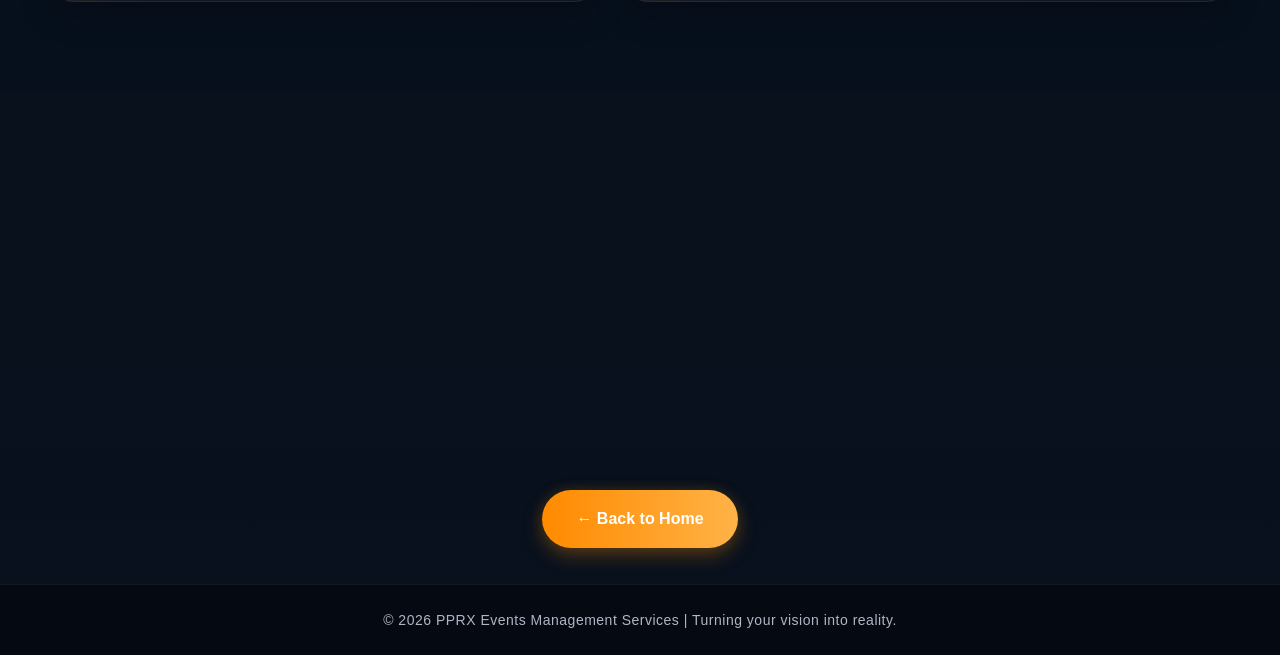
==== commit 5342621e: "Update index.html" ====
--- a/index.html
+++ b/index.html
@@ -1,19 +1,25 @@
 <!DOCTYPE html>
 <html lang="en">
 <head>
-    <meta charset="UTF-8" />
+  <meta charset="UTF-8" />
   <meta name="viewport" content="width=device-width, initial-scale=1.0" />
 
   <!-- PRIMARY SEO -->
   <title>PPRX Events Management Services | Event Planner Makati City Philippines</title>
   <meta name="description" content="PPRX Events Management Services offers professional event planning, LED wall rental, stage production, weddings, concerts, corporate events, and full event solutions in Makati City, Metro Manila, Philippines." />
   <meta name="robots" content="index, follow" />
+  <meta name="googlebot" content="index, follow, max-image-preview:large" />
+  <meta name="keywords" content="event planner Makati, event management Philippines, LED wall rental Manila, concert production Philippines, wedding planner Makati, corporate events Manila, stage setup rental Philippines, PPRX Events Management Services" />
   <link rel="canonical" href="https://www.pprxeventsph.com/" />
 
   <!-- BRAND -->
   <meta name="author" content="PPRX Events Management Services" />
   <meta name="theme-color" content="#08111d" />
   <link rel="icon" href="logo.png" type="image/png" />
+
+  <!-- PERFORMANCE -->
+  <link rel="preload" as="image" href="hero-bg.jpg" />
+  <link rel="preload" as="image" href="logo.png" />
 
   <!-- OPEN GRAPH (Facebook / Messenger) -->
   <meta property="og:type" content="website" />
@@ -34,7 +40,7 @@
   <script type="application/ld+json">
   {
     "@context": "https://schema.org",
-    "@type": "LocalBusiness",
+    "@type": "EventService",
     "name": "PPRX Events Management Services",
     "image": "https://www.pprxeventsph.com/logo.png",
     "url": "https://www.pprxeventsph.com/",
@@ -56,8 +62,7 @@
     "description": "Professional event management services including weddings, concerts, corporate events, LED wall rental, stage production, and full event solutions."
   }
   </script>
-</head>
-  
+
   <style>
     /* =========================
        RESET / BASE
@@ -86,6 +91,7 @@
 
     html {
       scroll-behavior: smooth;
+      scroll-padding-top: 80px;
     }
 
     body {
@@ -1751,7 +1757,7 @@
       <div class="portfolio-grid">
 
         <a href="corporate-gallery.html" class="portfolio-card">
-          <img src="event1.jpg" alt="Corporate Event">
+          <img src="event1.jpg" alt="Corporate event setup by PPRX Events Management Services in Makati City">
           <div class="portfolio-content">
             <h3>Corporate Event</h3>
             <p>Professional setup for conferences, launches, and formal company gatherings.</p>
@@ -1759,7 +1765,7 @@
         </a>
 
         <a href="wedding-gallery.html" class="portfolio-card">
-          <img src="event2.jpg" alt="Wedding Celebration">
+          <img src="event2.jpg" alt="Wedding celebration setup by PPRX Events Management Services">
           <div class="portfolio-content">
             <h3>Wedding Celebration</h3>
             <p>Elegant event support for memorable weddings and special family occasions.</p>
@@ -1767,7 +1773,7 @@
         </a>
 
         <a href="concert-gallery.html" class="portfolio-card">
-          <img src="event3.jpg" alt="Concert and Live Performance">
+          <img src="event3.jpg" alt="Concert and live performance production by PPRX Events Management Services">
           <div class="portfolio-content">
             <h3>Concert & Live Performance</h3>
             <p>Technical production and reliable equipment for live entertainment events.</p>
@@ -1775,7 +1781,7 @@
         </a>
 
         <a href="exhibition-gallery.html" class="portfolio-card">
-          <img src="event4.jpg" alt="Exhibition and Trade Show">
+          <img src="event4.jpg" alt="Exhibition and trade show support by PPRX Events Management Services">
           <div class="portfolio-content">
             <h3>Exhibition & Trade Show</h3>
             <p>Complete support for booth setup, visuals, and audio-visual requirements.</p>
@@ -1843,6 +1849,7 @@
             <input type="hidden" name="_captcha" value="false">
             <input type="hidden" name="_template" value="table">
             <input type="hidden" name="_subject" value="New Inquiry - PPRX Website">
+            <input type="hidden" name="_next" value="https://www.pprxeventsph.com/?success=true">
 
             <div class="form-group">
               <label for="eventType">Event Type</label>
@@ -1960,12 +1967,15 @@
     const lightboxImage = document.getElementById('lightboxImage');
     const lightboxCaption = document.getElementById('lightboxCaption');
     const lightboxClose = document.getElementById('lightboxClose');
-    const portfolioCards = document.querySelectorAll('.portfolio-card[data-img]');
+    const portfolioCards = document.querySelectorAll('.portfolio-card');
 
     portfolioCards.forEach(card => {
-      card.addEventListener('click', () => {
-        const img = card.getAttribute('data-img');
-        const caption = card.getAttribute('data-caption');
+      card.addEventListener('click', (e) => {
+        e.preventDefault();
+
+        const img = card.querySelector('img').src;
+        const caption = card.querySelector('h3').textContent;
+
         lightboxImage.src = img;
         lightboxCaption.textContent = caption;
         lightbox.classList.add('active');
@@ -2114,6 +2124,16 @@
         }
       });
     }
+
+    if (window.location.search.includes('success=true')) {
+      showInlineStatus('success', 'Thank you! Your inquiry has been sent. Our team will contact you shortly.');
+      showToast('success', 'Inquiry Sent', 'PPRX will contact you soon.');
+      openPopup();
+      if (window.history.replaceState) {
+        const cleanUrl = window.location.pathname;
+        window.history.replaceState({}, document.title, cleanUrl);
+      }
+    }
   </script>
 
 </body>
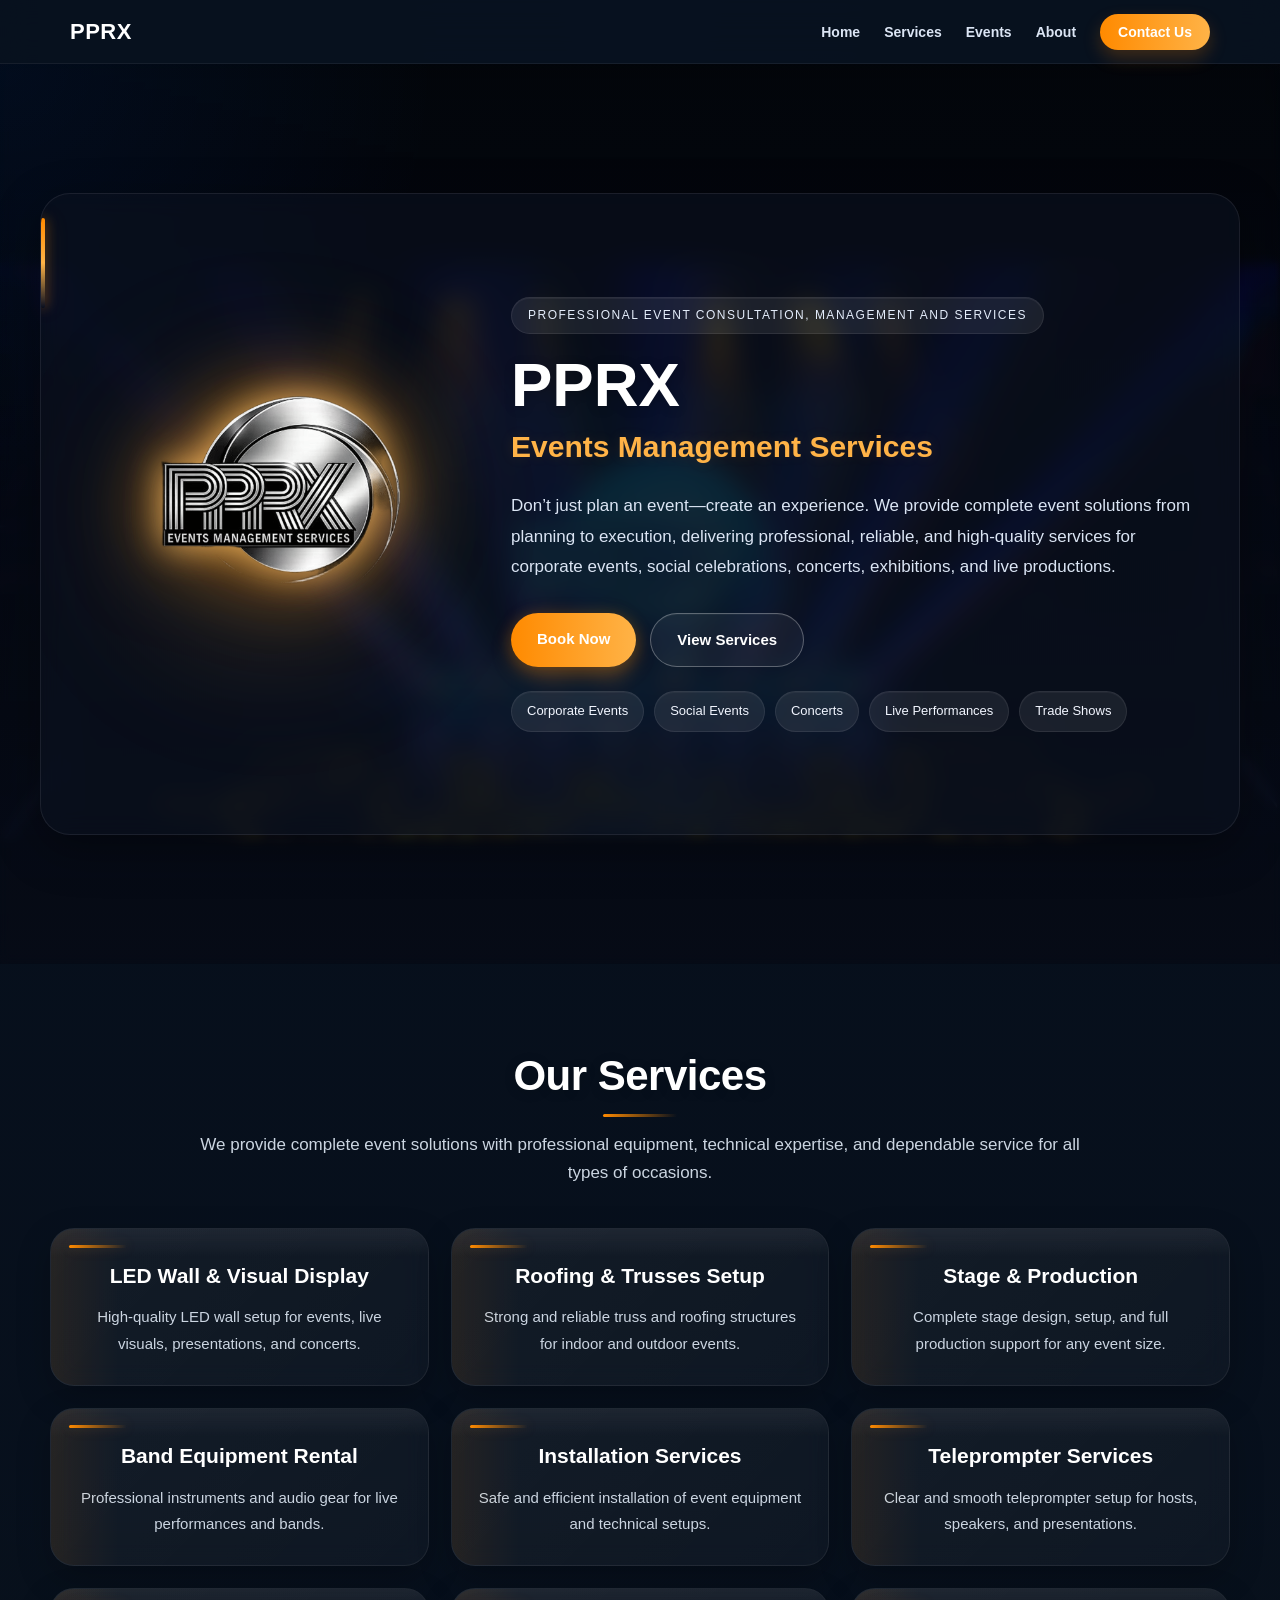
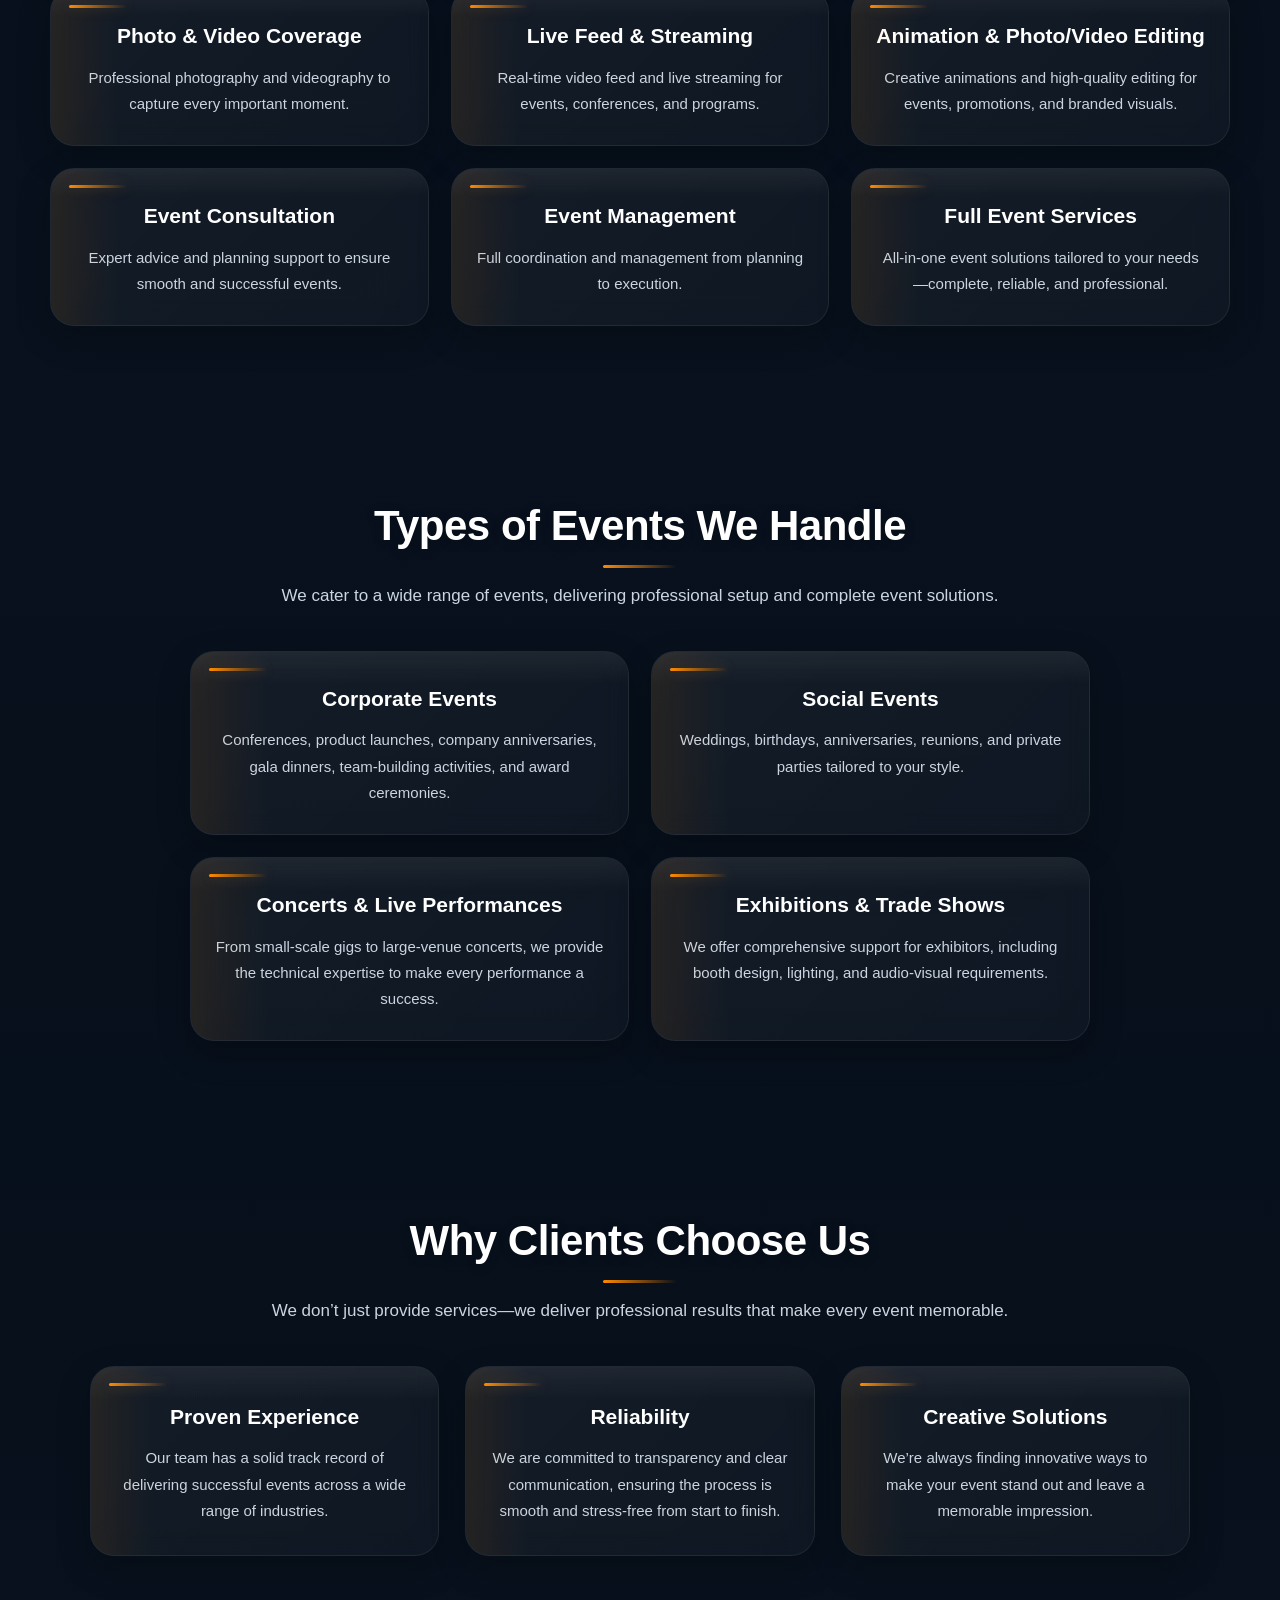
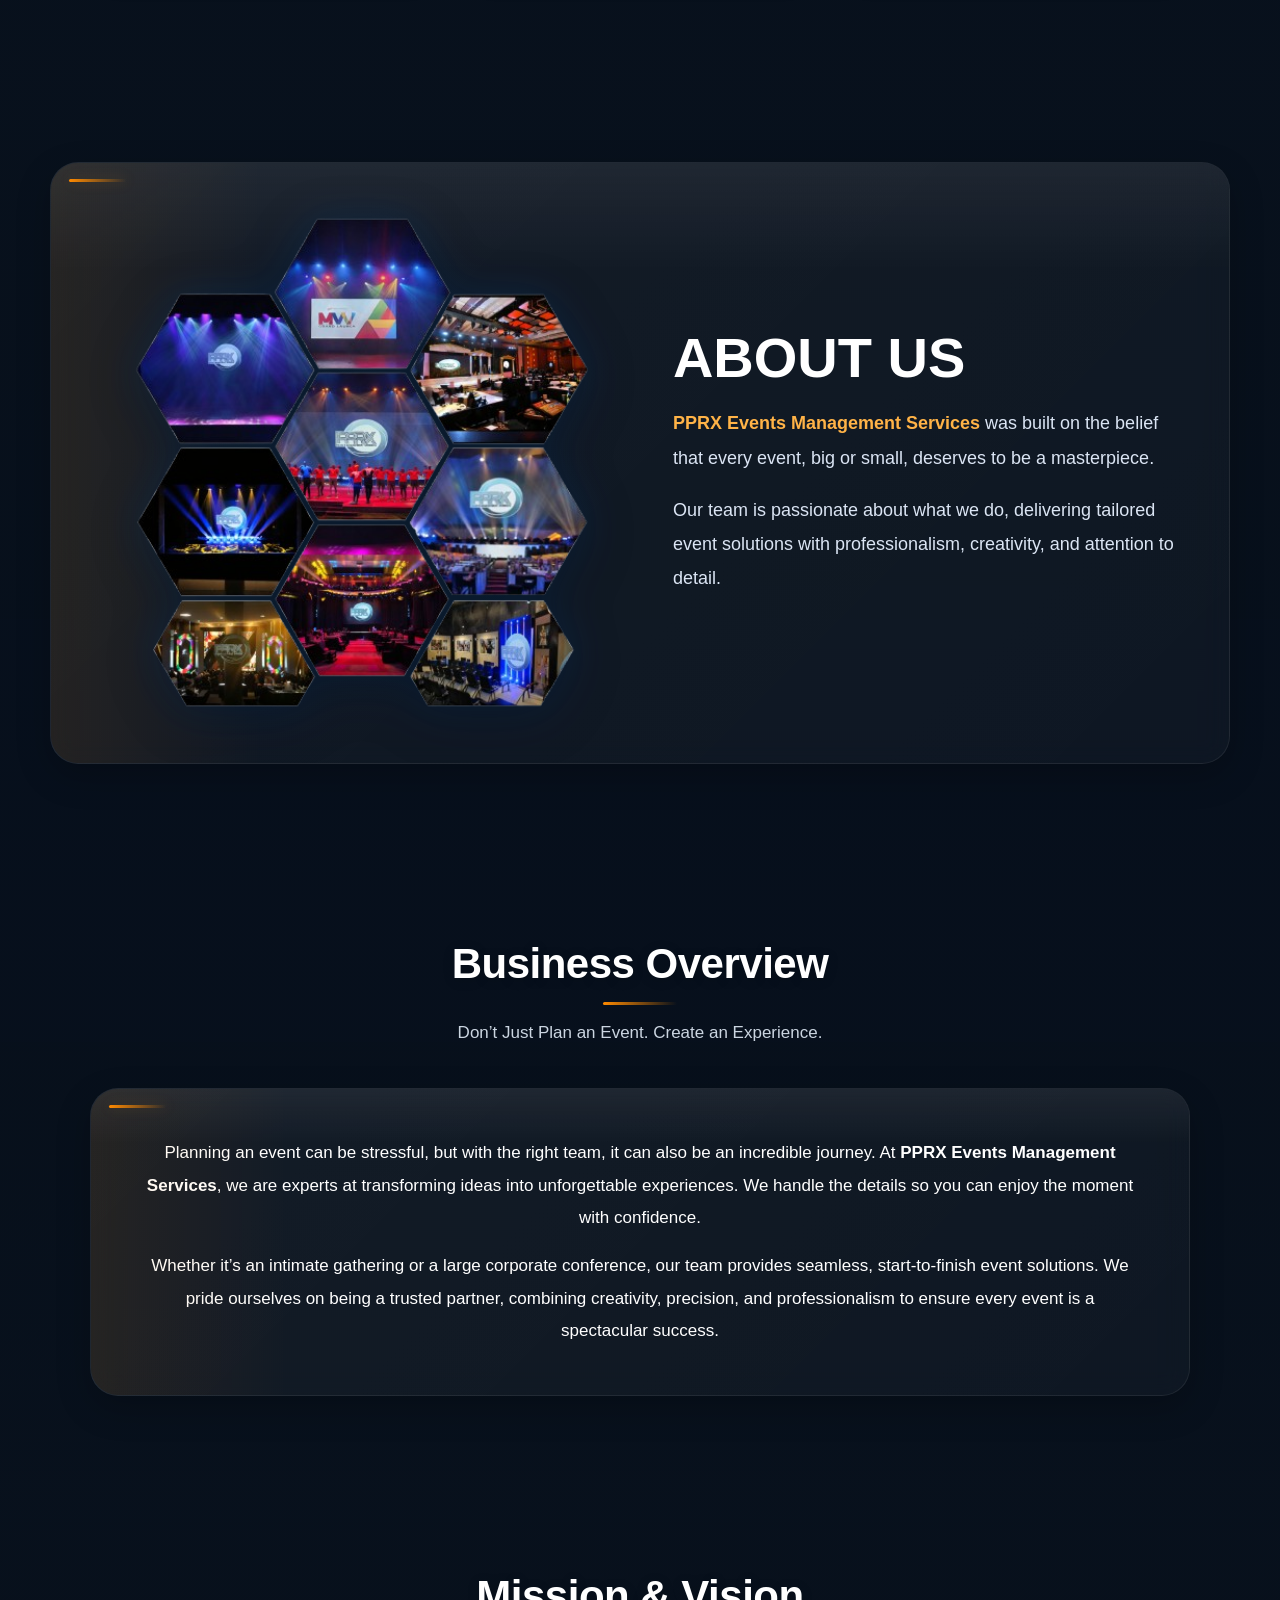
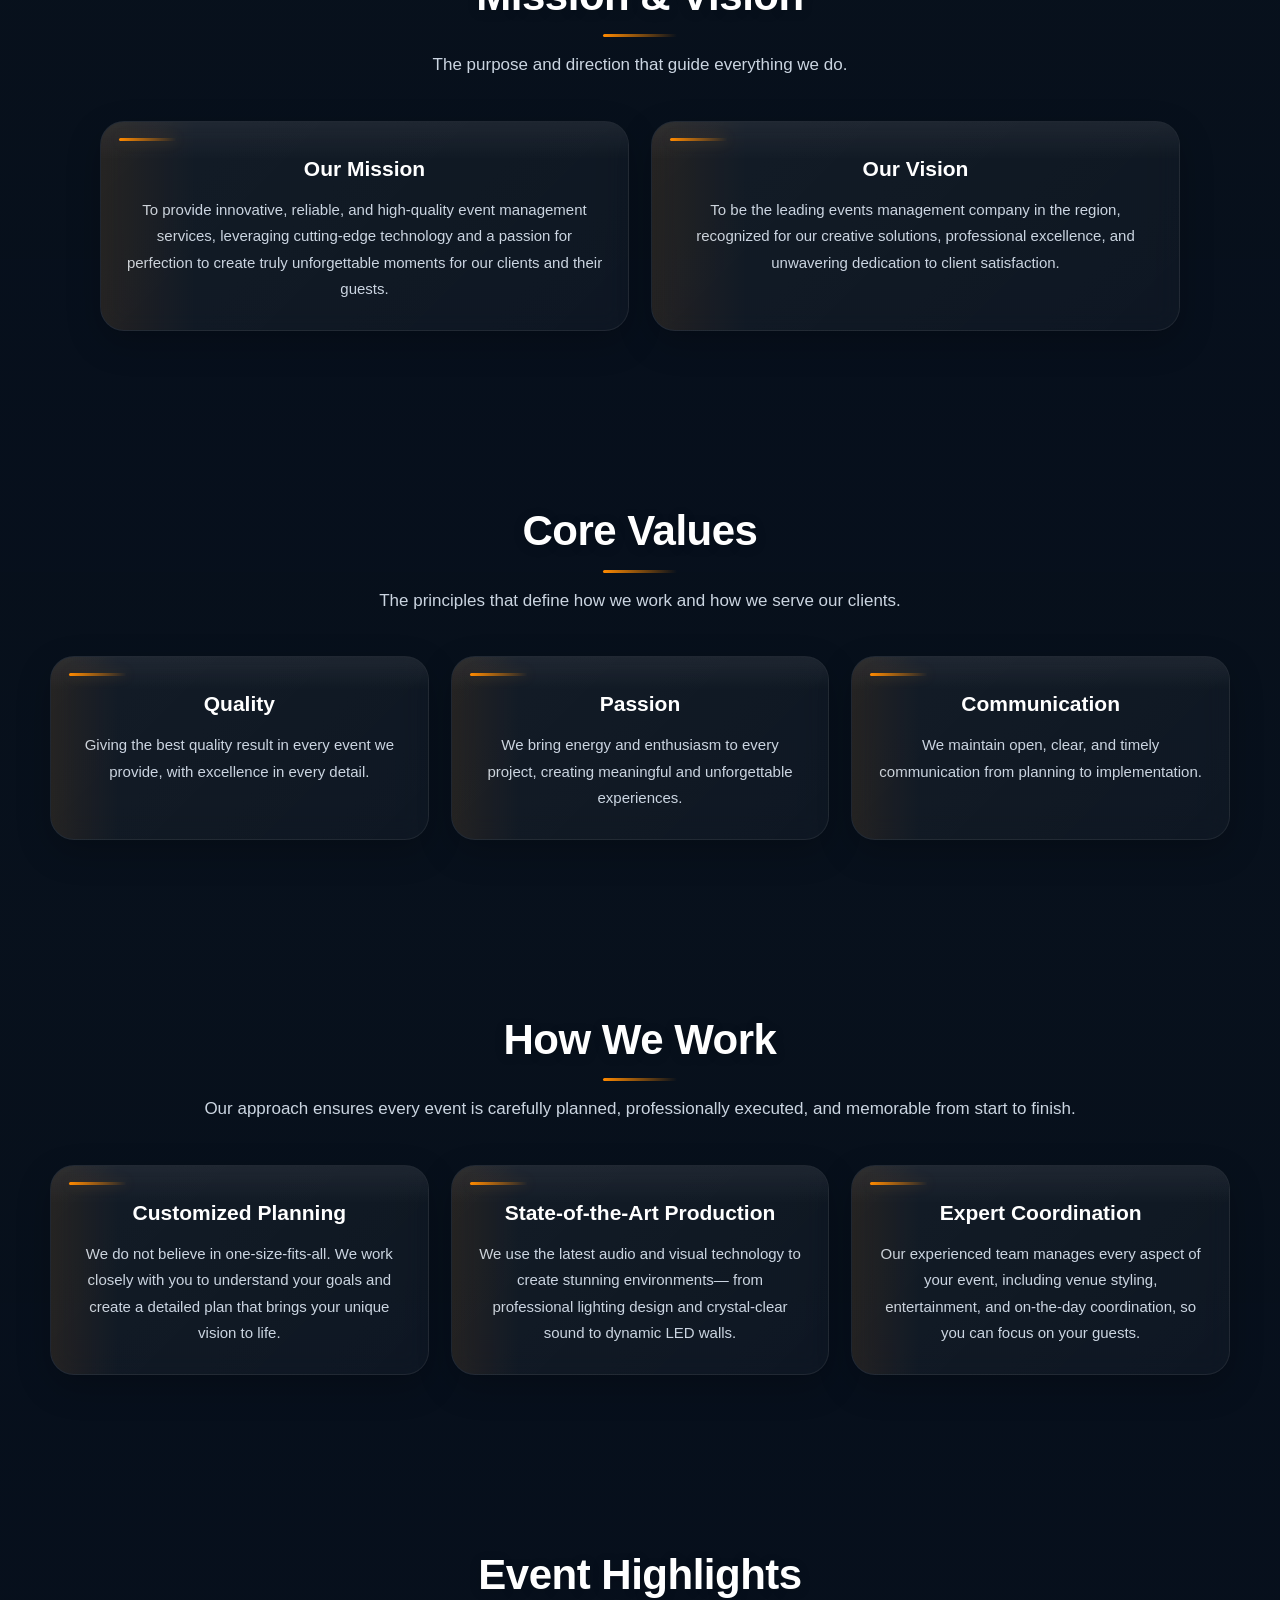
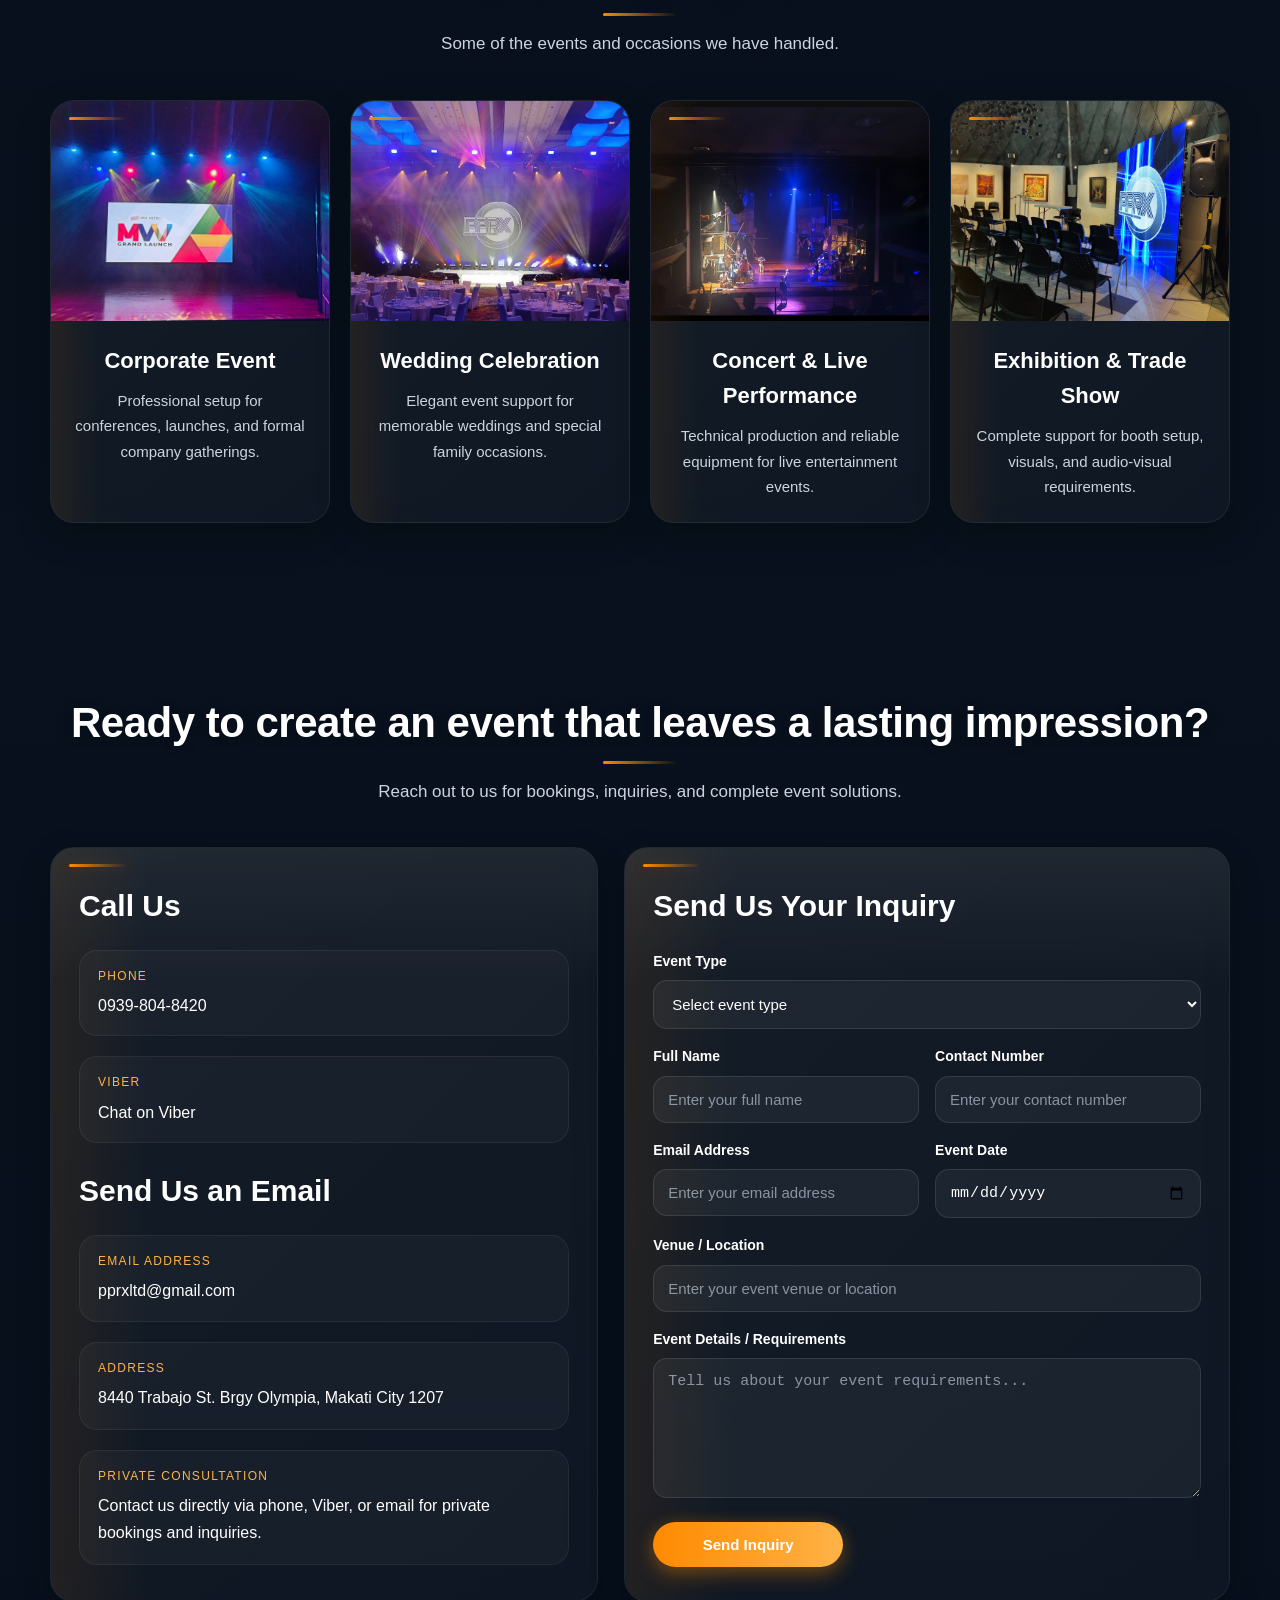
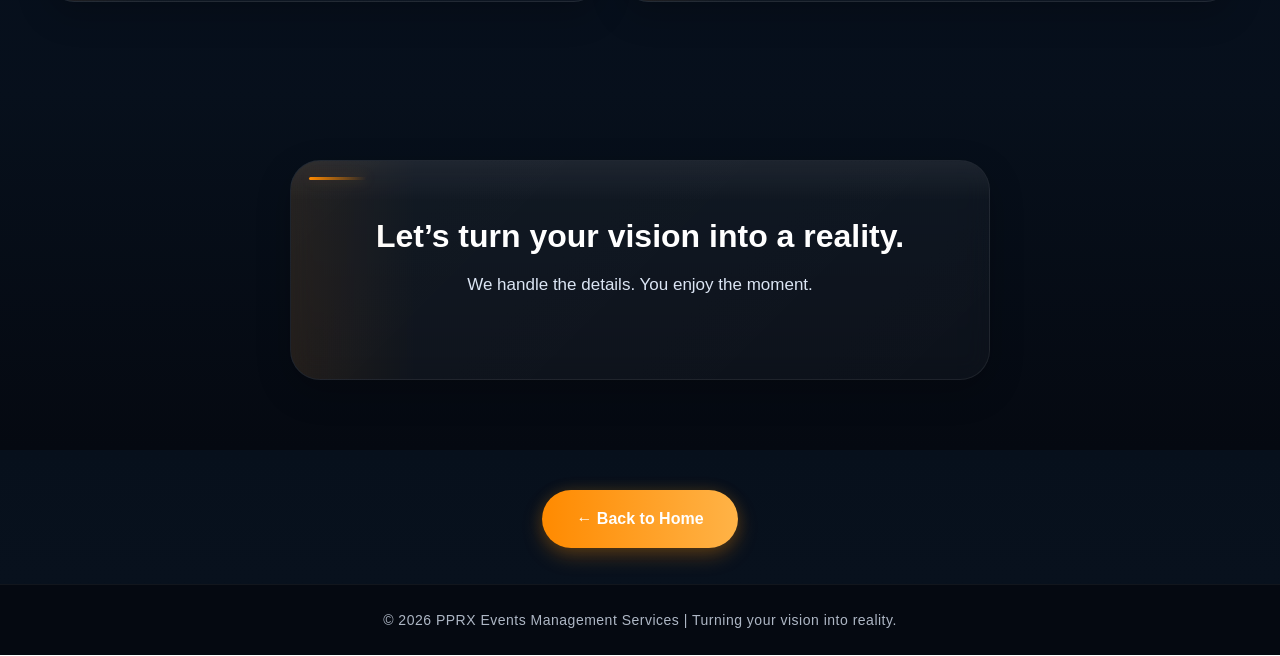
==== commit d9a9bfd1: "Update index.html" ====
--- a/index.html
+++ b/index.html
@@ -2134,7 +2134,8 @@
         window.history.replaceState({}, document.title, cleanUrl);
       }
     }
-  </script>
-
+</script>
+
+<!-- trigger rebuild -->
 </body>
 </html>
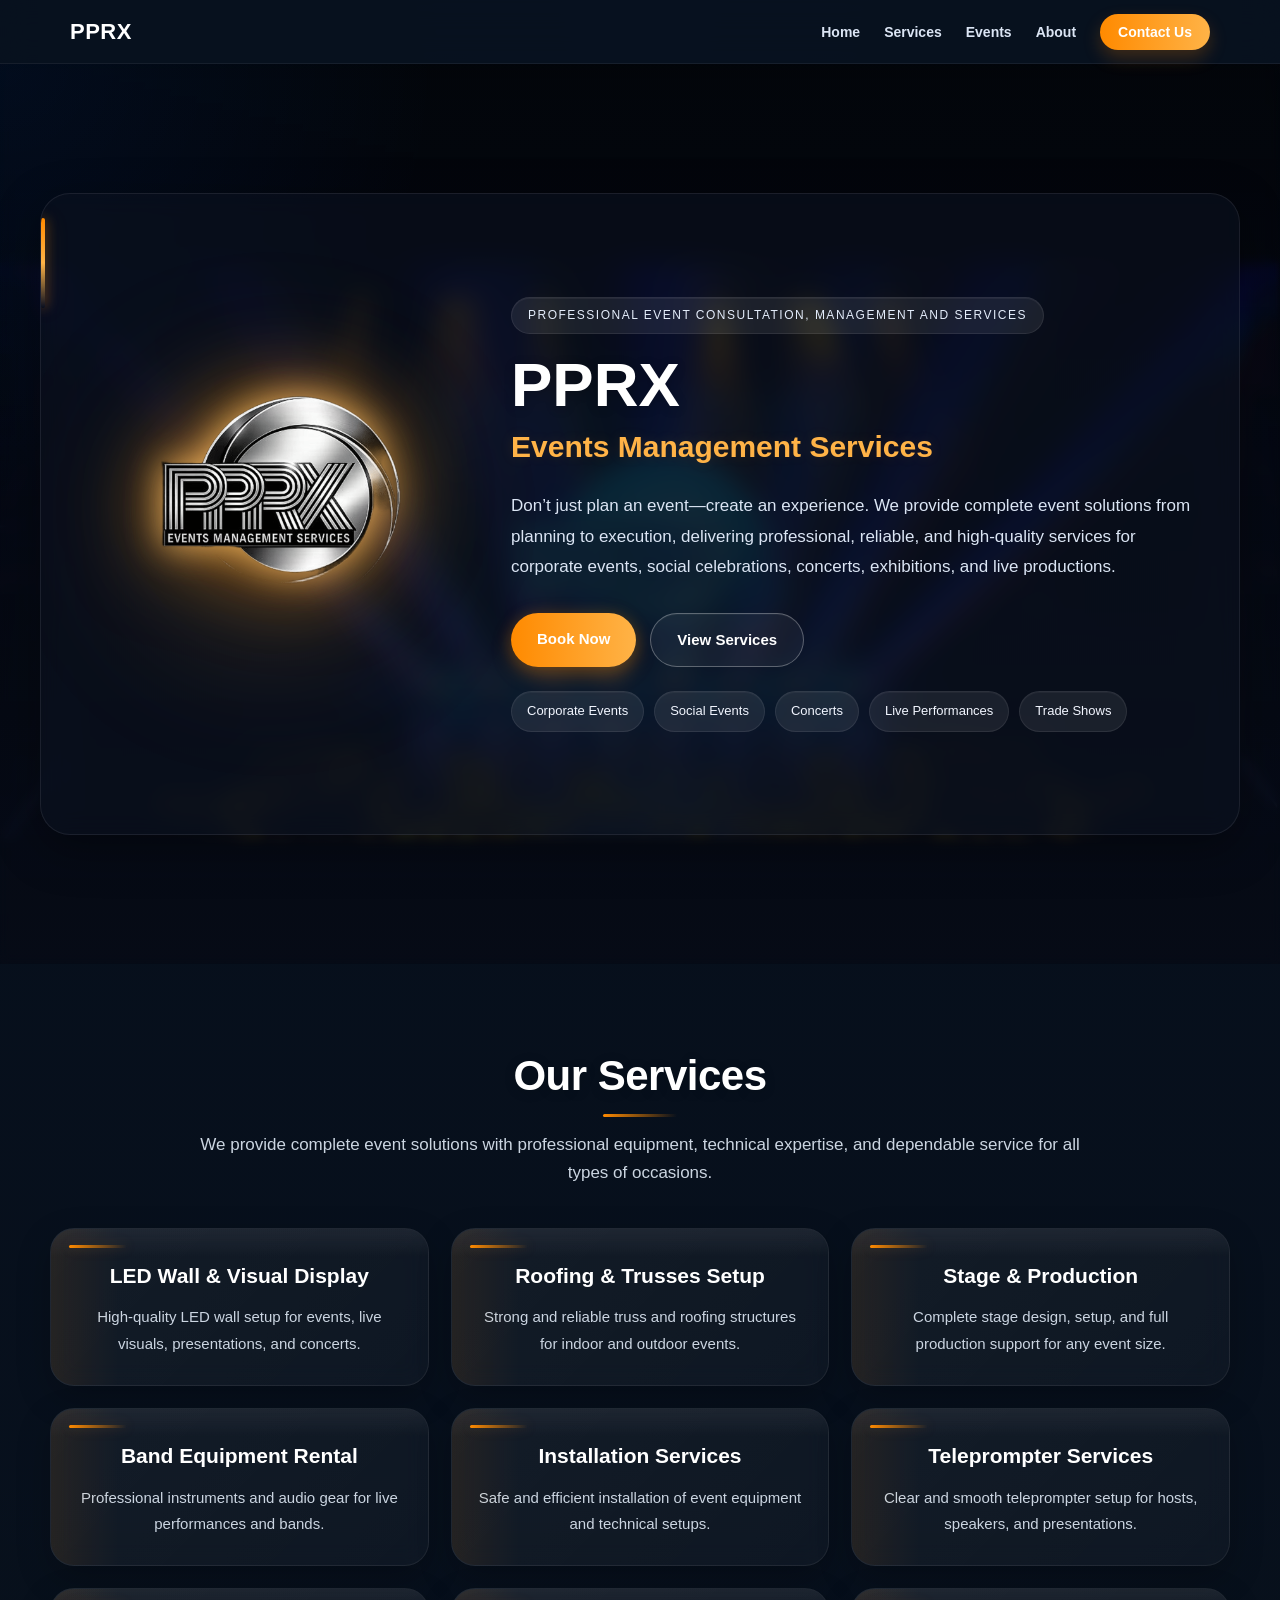
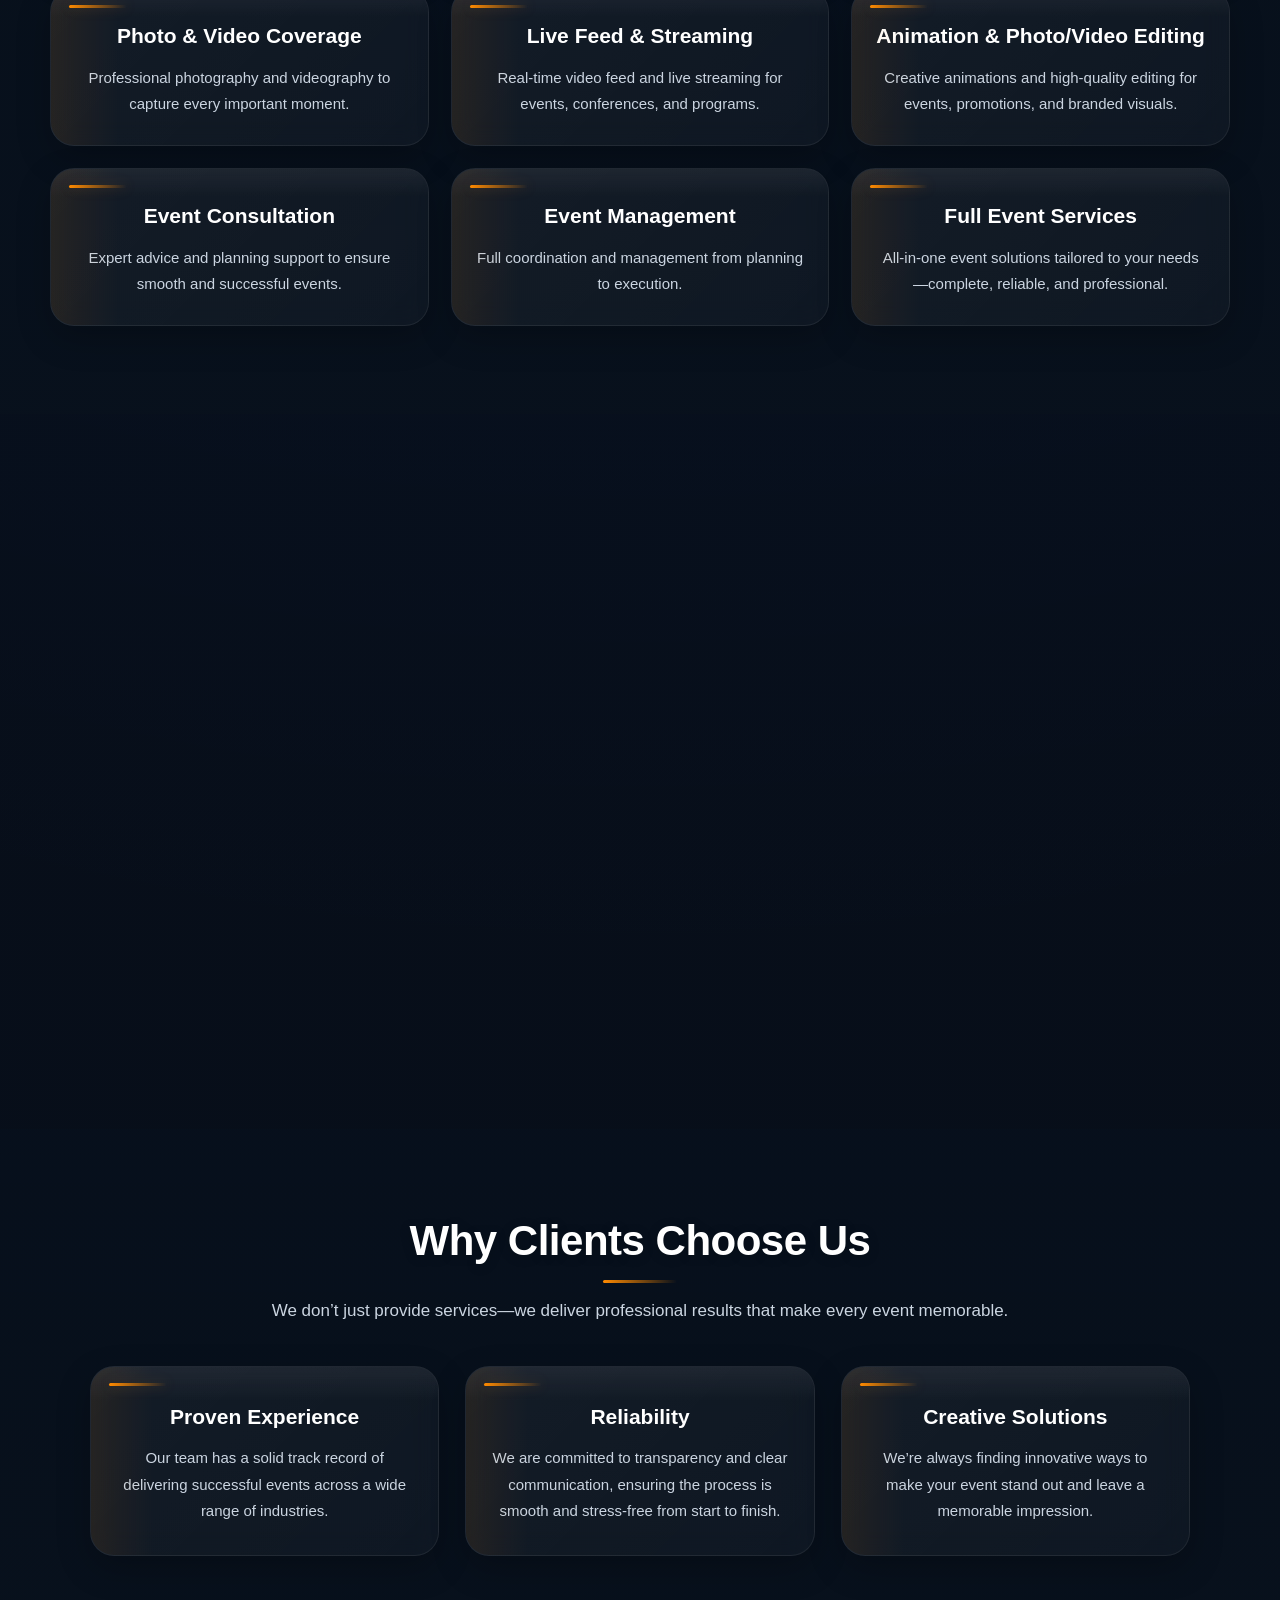
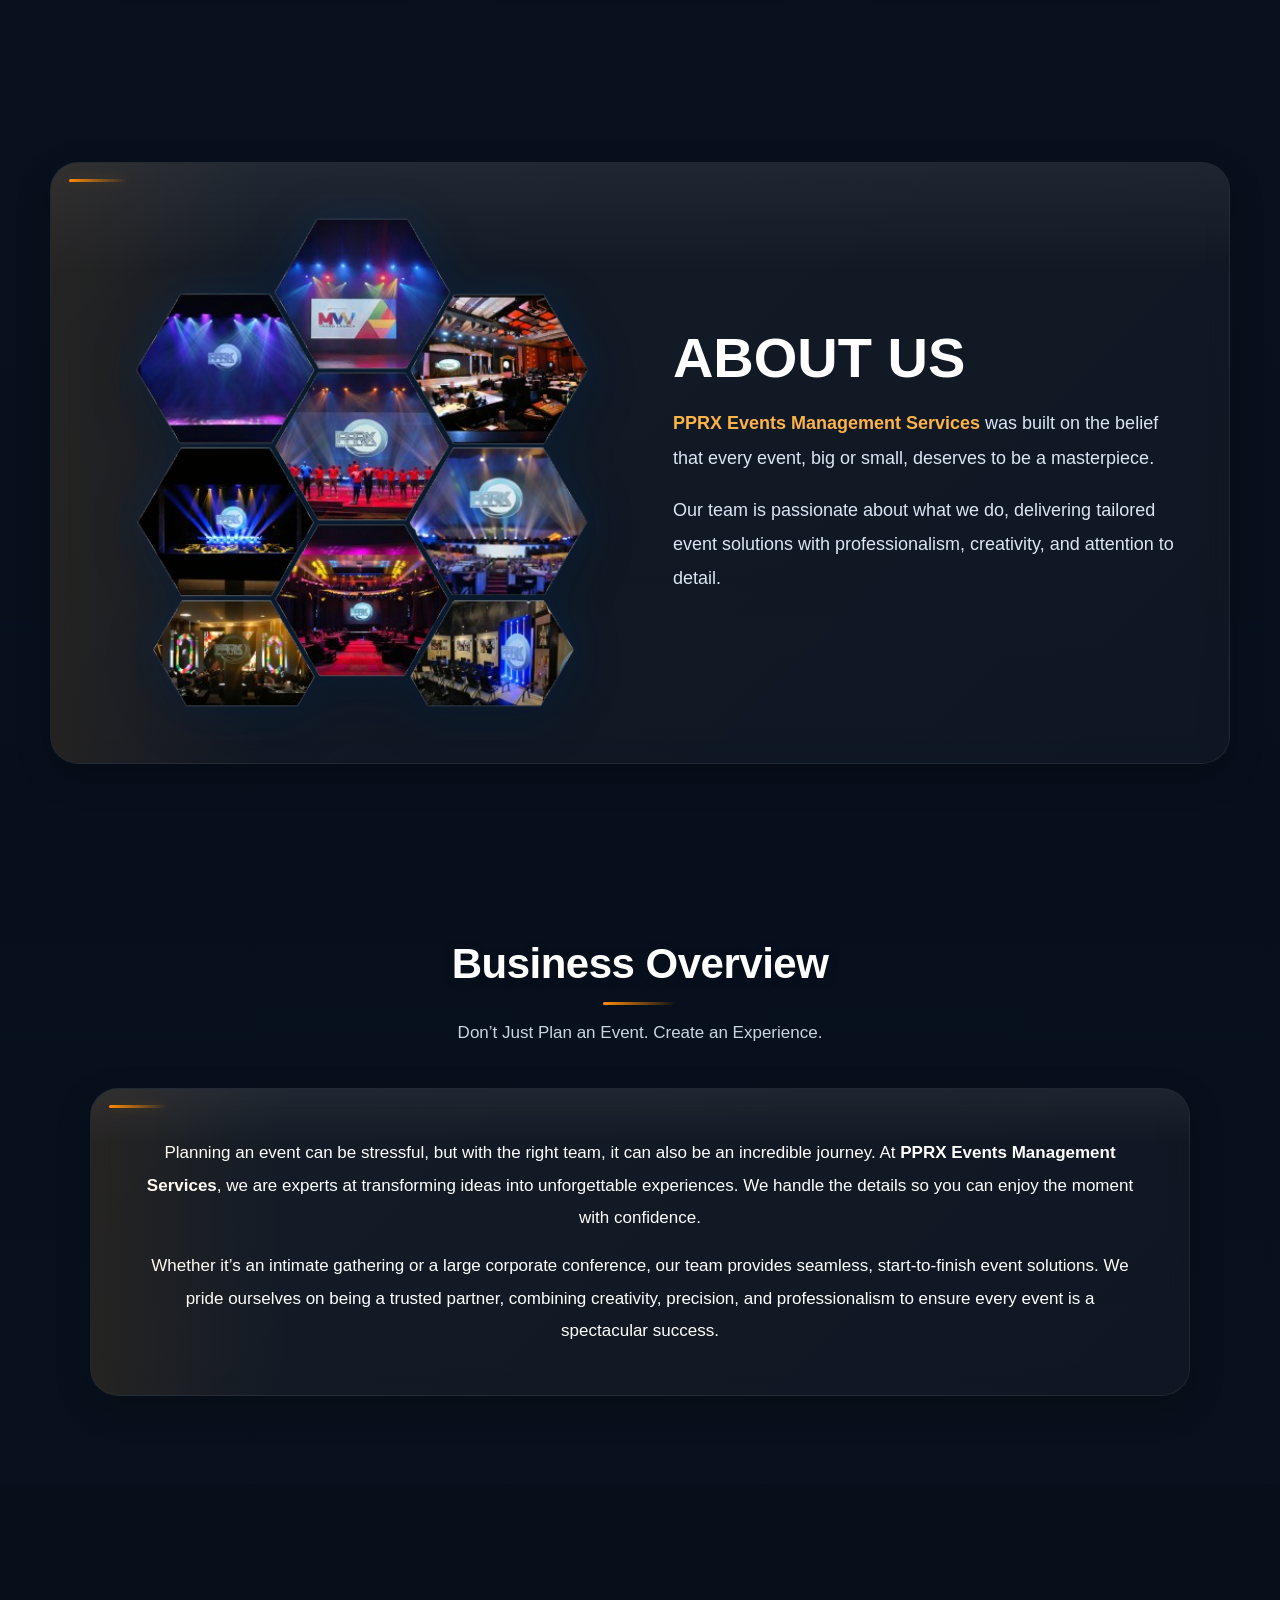
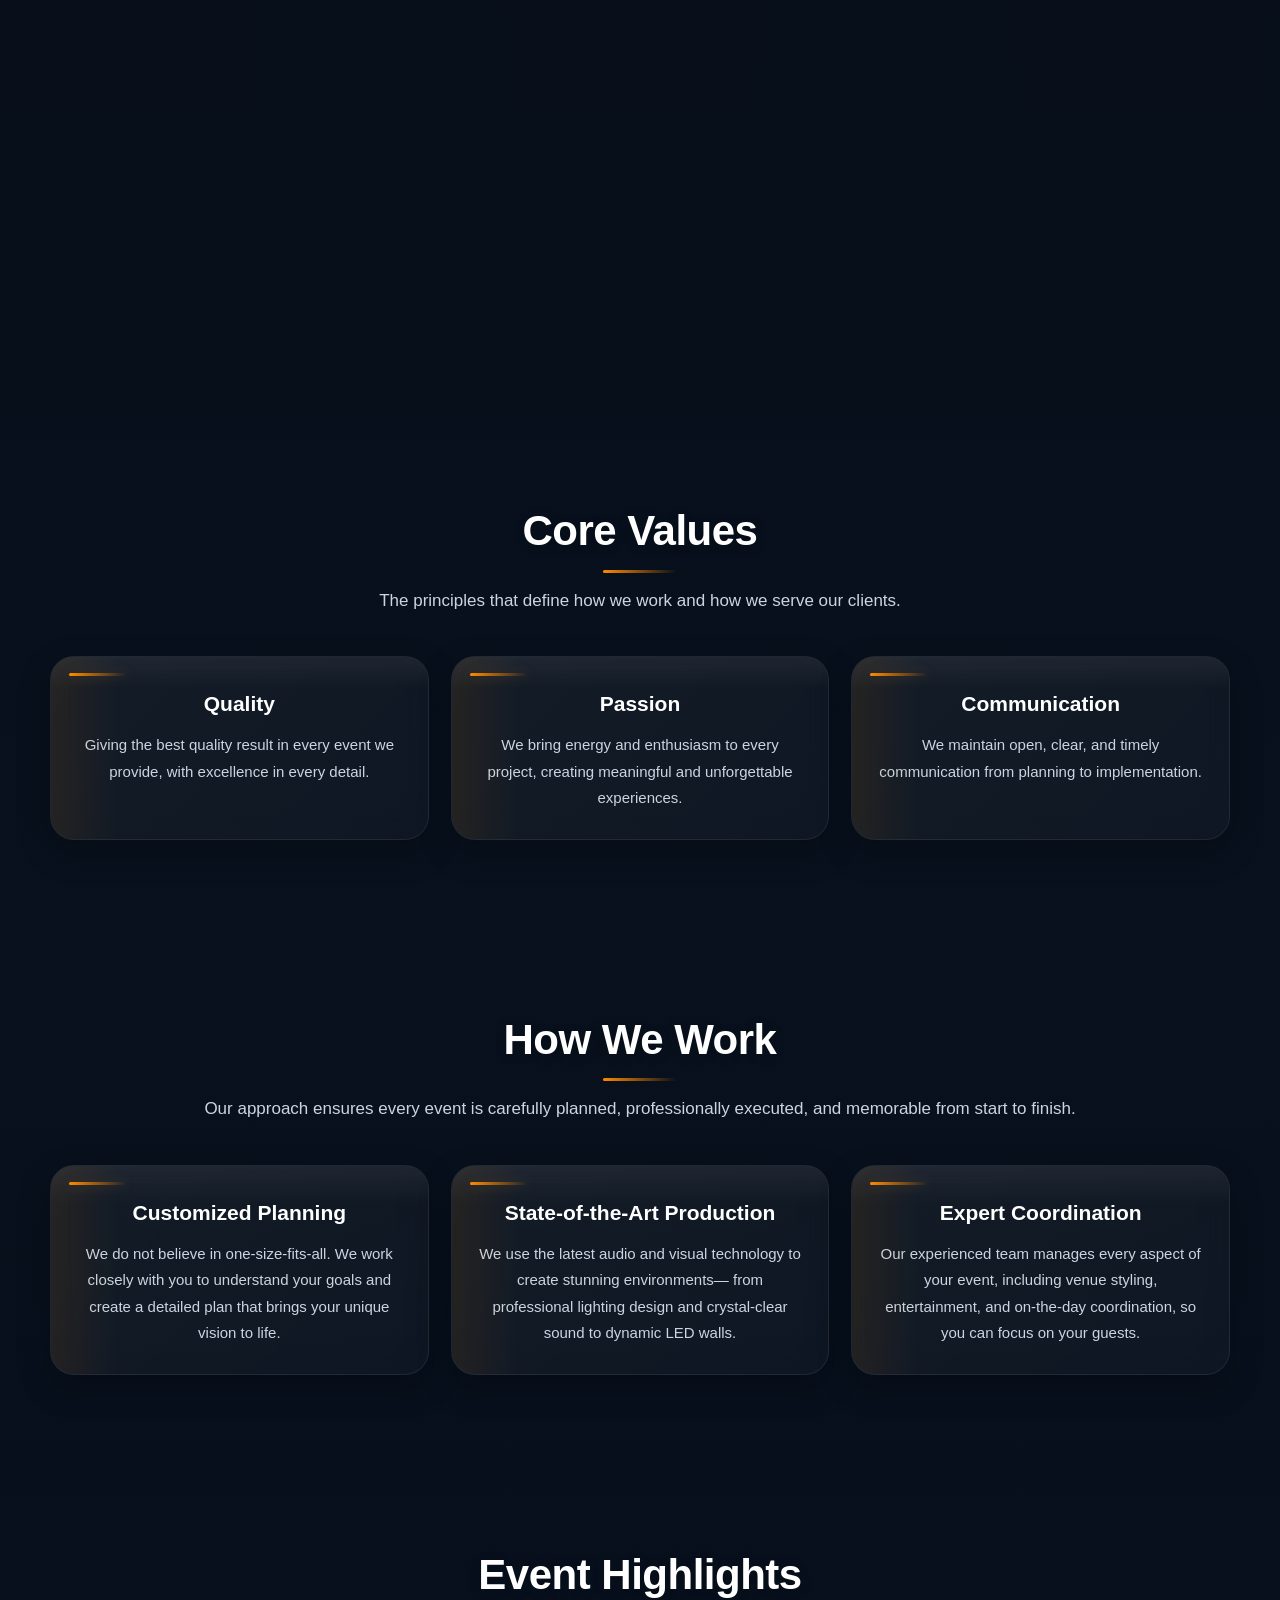
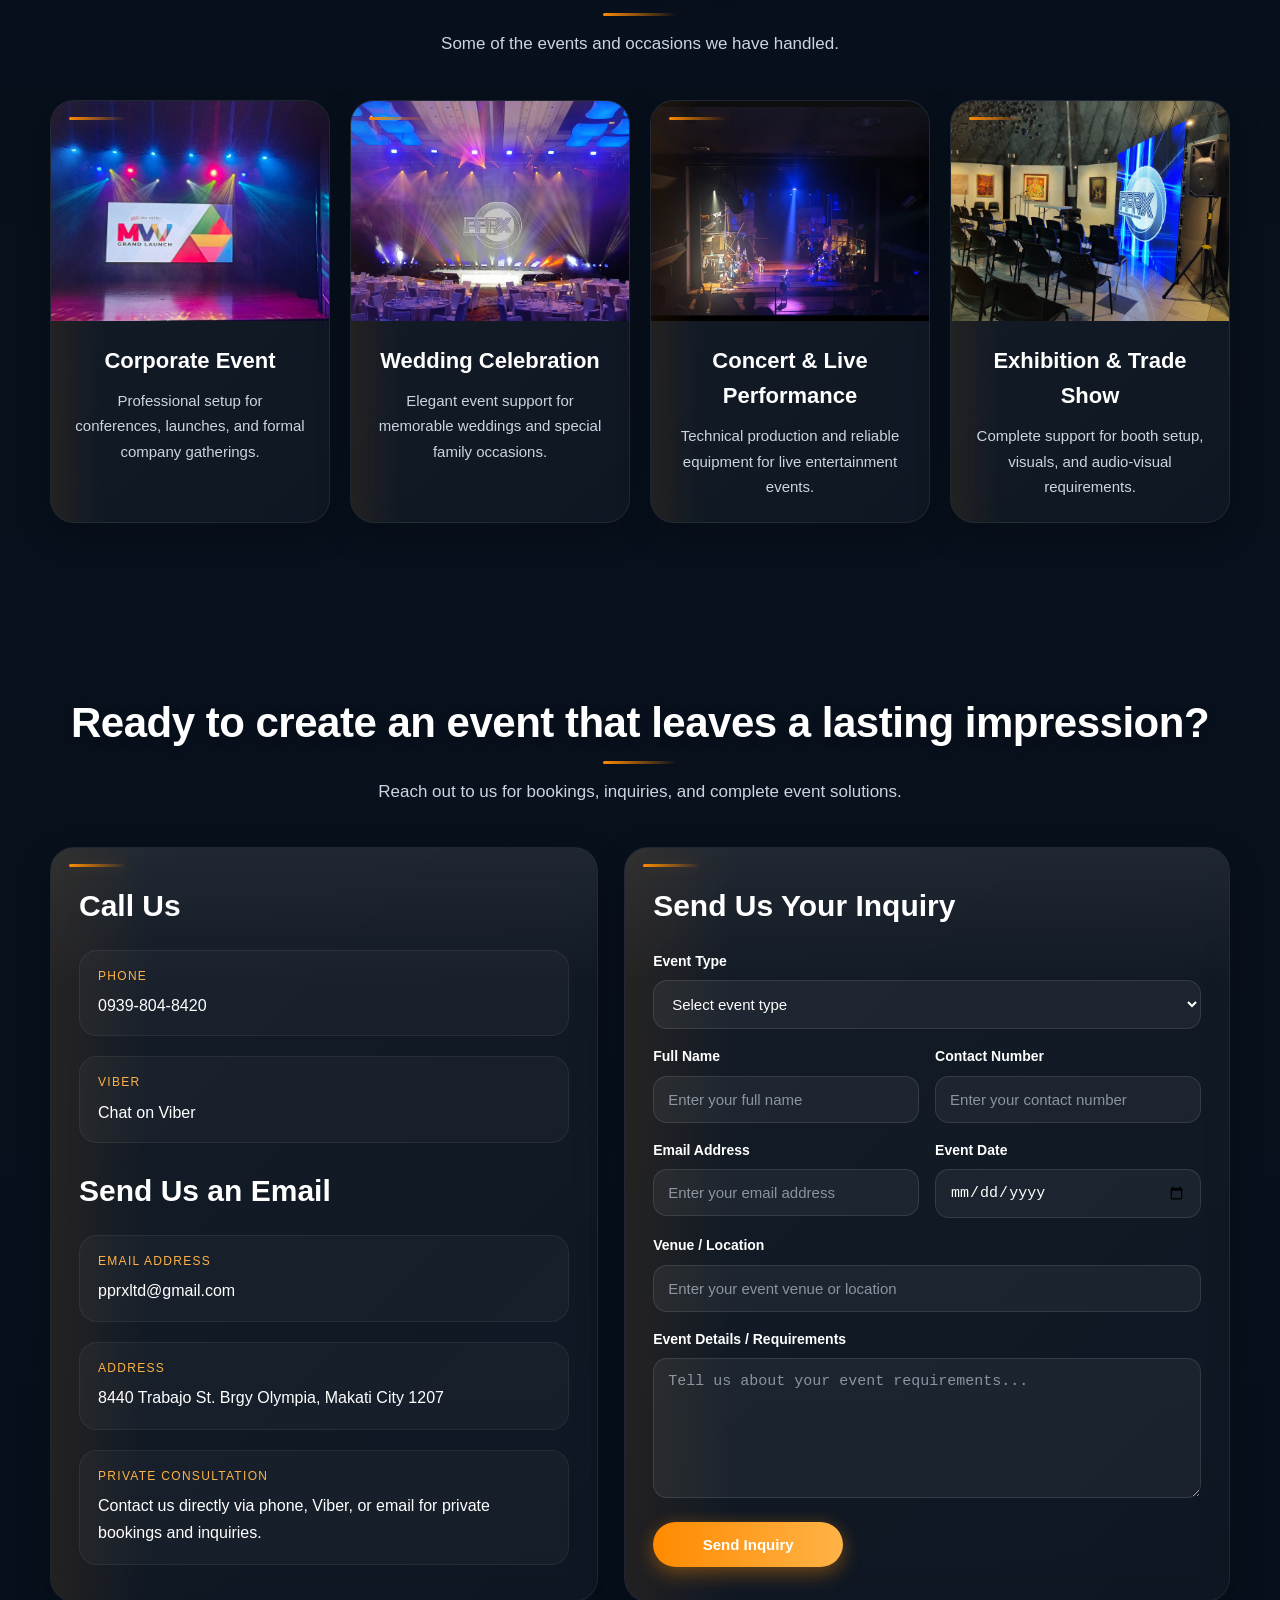
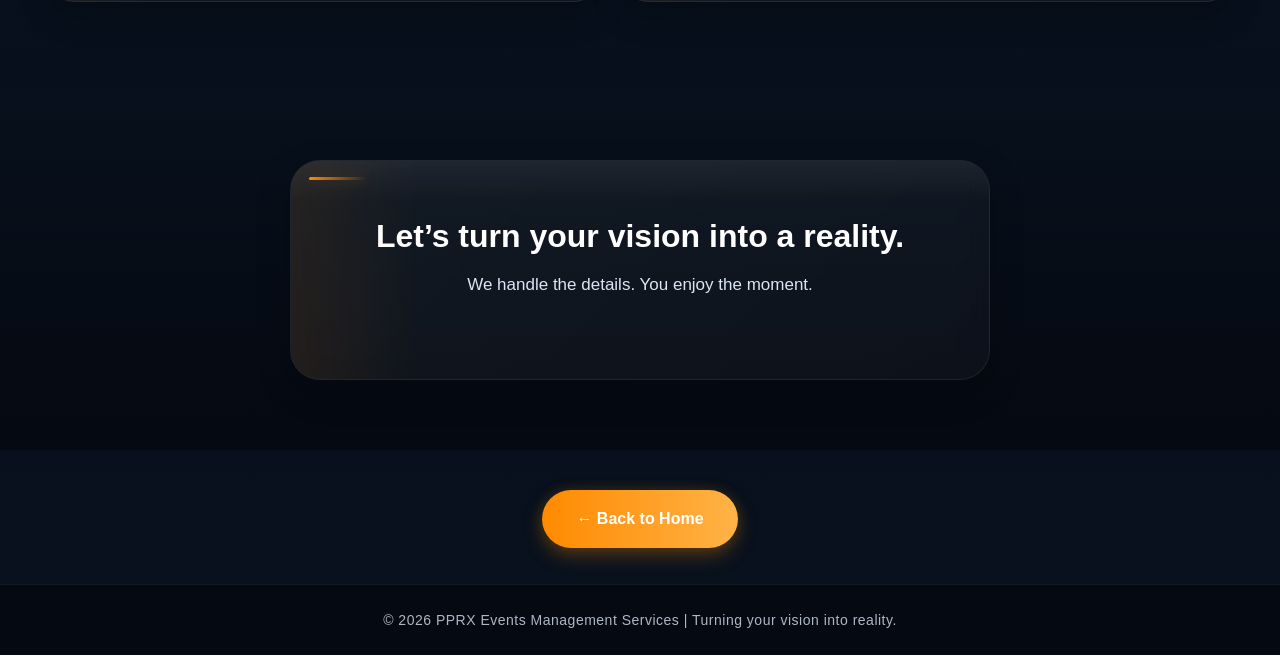
==== commit 4a02edaf: "Update index.html" ====
--- a/index.html
+++ b/index.html
@@ -297,6 +297,7 @@
       background:
         radial-gradient(circle at top left, rgba(0, 102, 255, 0.08), transparent 28%),
         linear-gradient(to bottom, rgba(7, 12, 24, 0.2), rgba(7, 12, 24, 0.45), rgba(7, 12, 24, 0.75));
+      pointer-events: none;
     }
 
     .hero-box {
@@ -328,6 +329,7 @@
       height: 2px;
       background: linear-gradient(90deg, transparent, rgba(255,255,255,0.55), transparent);
       animation: heroShine 4s linear infinite;
+      pointer-events: none;
     }
 
     .hero-box::after {
@@ -341,6 +343,7 @@
       background: linear-gradient(180deg, var(--orange-1), var(--orange-2), transparent);
       box-shadow: 0 0 12px rgba(255,138,0,0.55), 0 0 22px rgba(255,179,71,0.25);
       animation: glowPulse 2.4s ease-in-out infinite;
+      pointer-events: none;
     }
 
     .hero-box:hover {
@@ -367,6 +370,7 @@
       filter: blur(70px);
       z-index: -1;
       animation: logoGlow 3.2s ease-in-out infinite;
+      pointer-events: none;
     }
 
     .hero-logo {
@@ -1056,12 +1060,17 @@
        PORTFOLIO
     ========================= */
     .portfolio-grid {
+      position: relative;
+      z-index: 10;
       display: grid;
       grid-template-columns: repeat(4, minmax(0, 1fr));
       gap: 20px;
     }
 
     .portfolio-card {
+      position: relative;
+      z-index: 20;
+      display: block;
       overflow: hidden;
       cursor: pointer;
       transition: transform 0.3s ease, border-color 0.3s ease, box-shadow 0.3s ease;
@@ -1082,6 +1091,8 @@
     .portfolio-content {
       padding: 22px;
       text-align: center;
+      position: relative;
+      z-index: 21;
     }
 
     .portfolio-content h3 {
@@ -1157,65 +1168,6 @@
       font-size: 14px;
       border-top: 1px solid rgba(255, 255, 255, 0.05);
       letter-spacing: 0.5px;
-    }
-
-    /* =========================
-       LIGHTBOX
-    ========================= */
-    .lightbox {
-      position: fixed;
-      inset: 0;
-      background: rgba(2, 6, 16, 0.88);
-      display: none;
-      align-items: center;
-      justify-content: center;
-      padding: 20px;
-      z-index: 2000;
-    }
-
-    .lightbox.active {
-      display: flex;
-    }
-
-    .lightbox-content {
-      width: 100%;
-      max-width: 960px;
-      position: relative;
-      background: #0b1424;
-      border: 1px solid rgba(255, 255, 255, 0.08);
-      border-radius: 22px;
-      overflow: hidden;
-      box-shadow: 0 18px 40px rgba(0, 0, 0, 0.35);
-      animation: fadeInSoft 0.35s ease both;
-    }
-
-    .lightbox-content img {
-      width: 100%;
-      max-height: 72vh;
-      object-fit: cover;
-    }
-
-    .lightbox-caption {
-      padding: 18px 22px 24px;
-      color: var(--muted);
-      font-size: 15px;
-      line-height: 1.7;
-      text-align: center;
-    }
-
-    .lightbox-close {
-      position: absolute;
-      top: 10px;
-      right: 12px;
-      width: 42px;
-      height: 42px;
-      border: none;
-      border-radius: 50%;
-      background: rgba(0, 0, 0, 0.45);
-      color: #fff;
-      font-size: 28px;
-      cursor: pointer;
-      z-index: 3;
     }
 
     /* =========================
@@ -1929,14 +1881,6 @@
     © 2026 PPRX Events Management Services | Turning your vision into reality.
   </footer>
 
-  <div class="lightbox" id="lightbox">
-    <div class="lightbox-content">
-      <button class="lightbox-close" id="lightboxClose">&times;</button>
-      <img id="lightboxImage" src="" alt="Expanded event image">
-      <div class="lightbox-caption" id="lightboxCaption"></div>
-    </div>
-  </div>
-
   <div class="toast" id="toast">
     <div class="toast-title" id="toastTitle">Success</div>
     <div class="toast-message" id="toastMessage">Your inquiry has been sent.</div>
@@ -1962,45 +1906,6 @@
     }, { threshold: 0.12 });
 
     revealItems.forEach(item => observer.observe(item));
-
-    const lightbox = document.getElementById('lightbox');
-    const lightboxImage = document.getElementById('lightboxImage');
-    const lightboxCaption = document.getElementById('lightboxCaption');
-    const lightboxClose = document.getElementById('lightboxClose');
-    const portfolioCards = document.querySelectorAll('.portfolio-card');
-
-    portfolioCards.forEach(card => {
-      card.addEventListener('click', (e) => {
-        e.preventDefault();
-
-        const img = card.querySelector('img').src;
-        const caption = card.querySelector('h3').textContent;
-
-        lightboxImage.src = img;
-        lightboxCaption.textContent = caption;
-        lightbox.classList.add('active');
-        document.body.style.overflow = 'hidden';
-      });
-    });
-
-    function closeLightbox() {
-      lightbox.classList.remove('active');
-      document.body.style.overflow = '';
-    }
-
-    lightboxClose.addEventListener('click', closeLightbox);
-
-    lightbox.addEventListener('click', (e) => {
-      if (e.target === lightbox) {
-        closeLightbox();
-      }
-    });
-
-    document.addEventListener('keydown', (e) => {
-      if (e.key === 'Escape') {
-        closeLightbox();
-      }
-    });
 
     const contactForm = document.getElementById('contactForm');
     const submitBtn = document.getElementById('submitBtn');
@@ -2134,8 +2039,7 @@
         window.history.replaceState({}, document.title, cleanUrl);
       }
     }
-</script>
-
-<!-- trigger rebuild -->
+  </script>
+
 </body>
 </html>
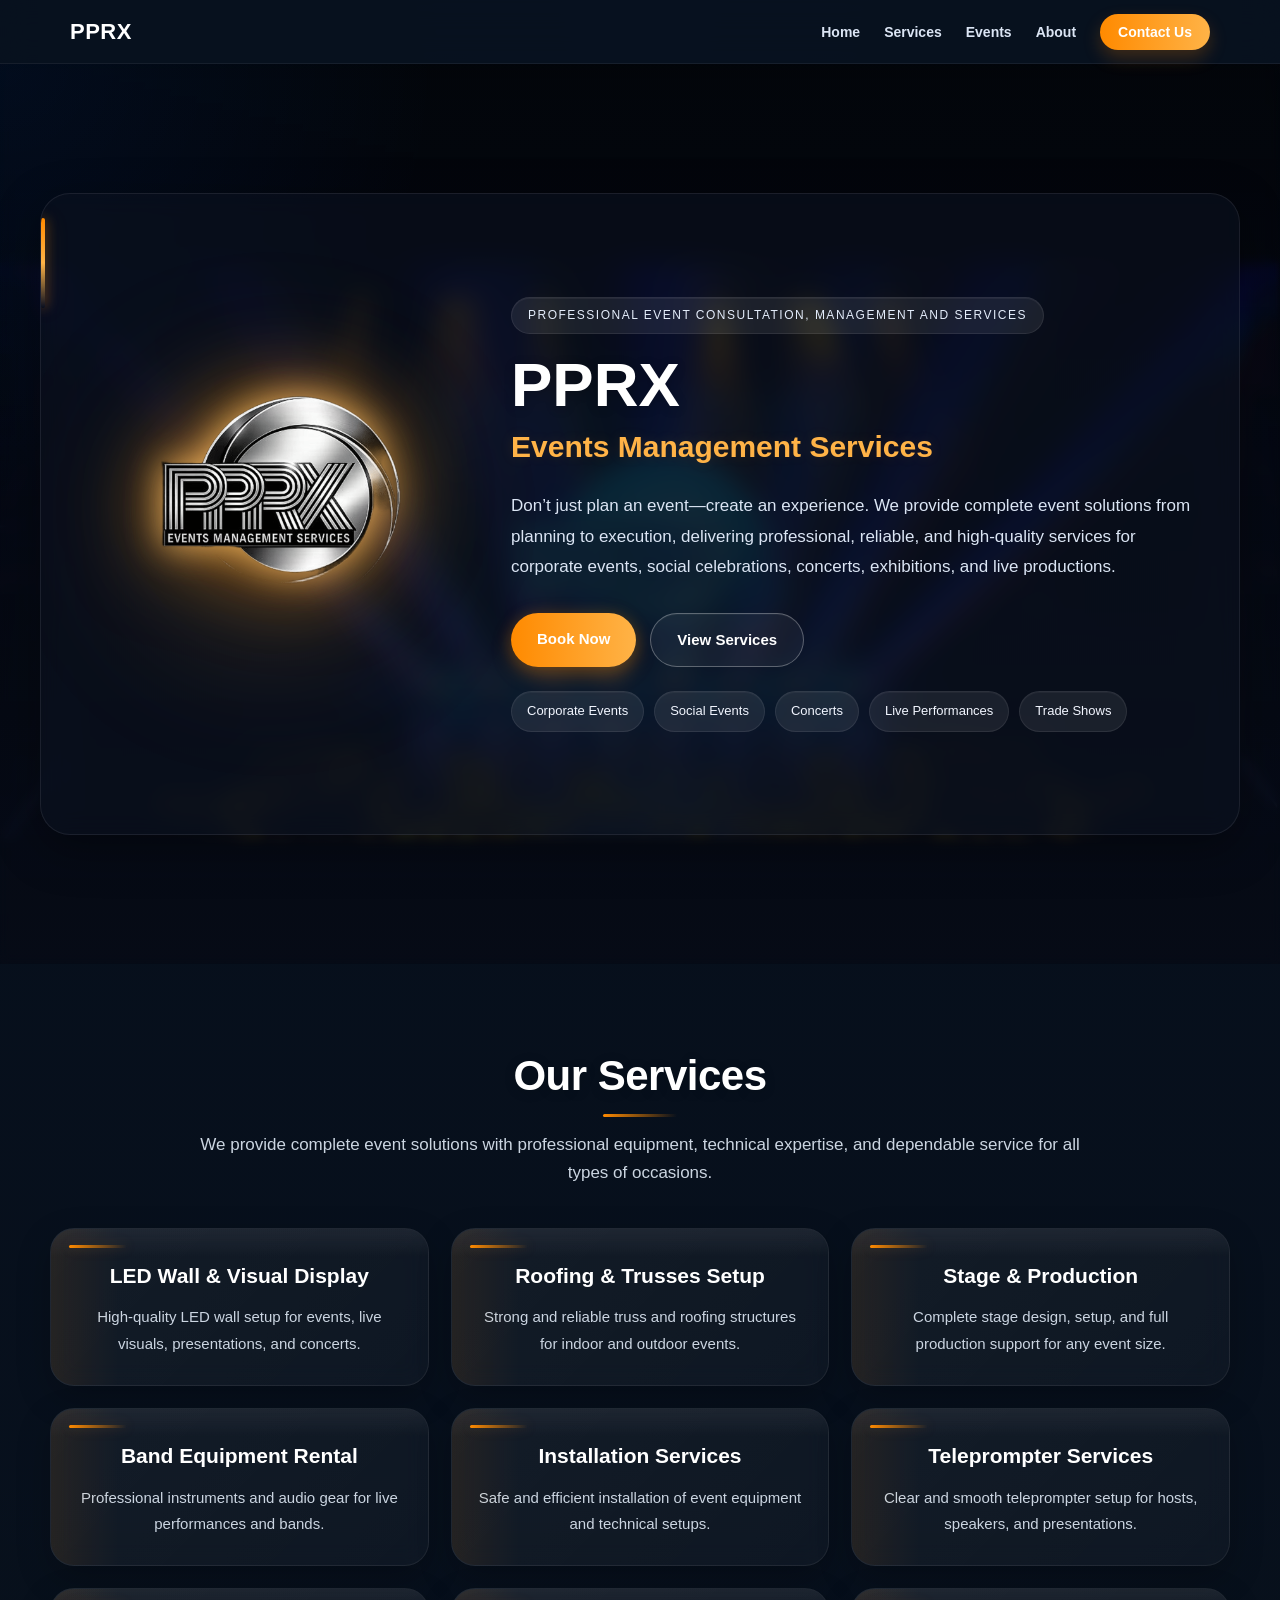
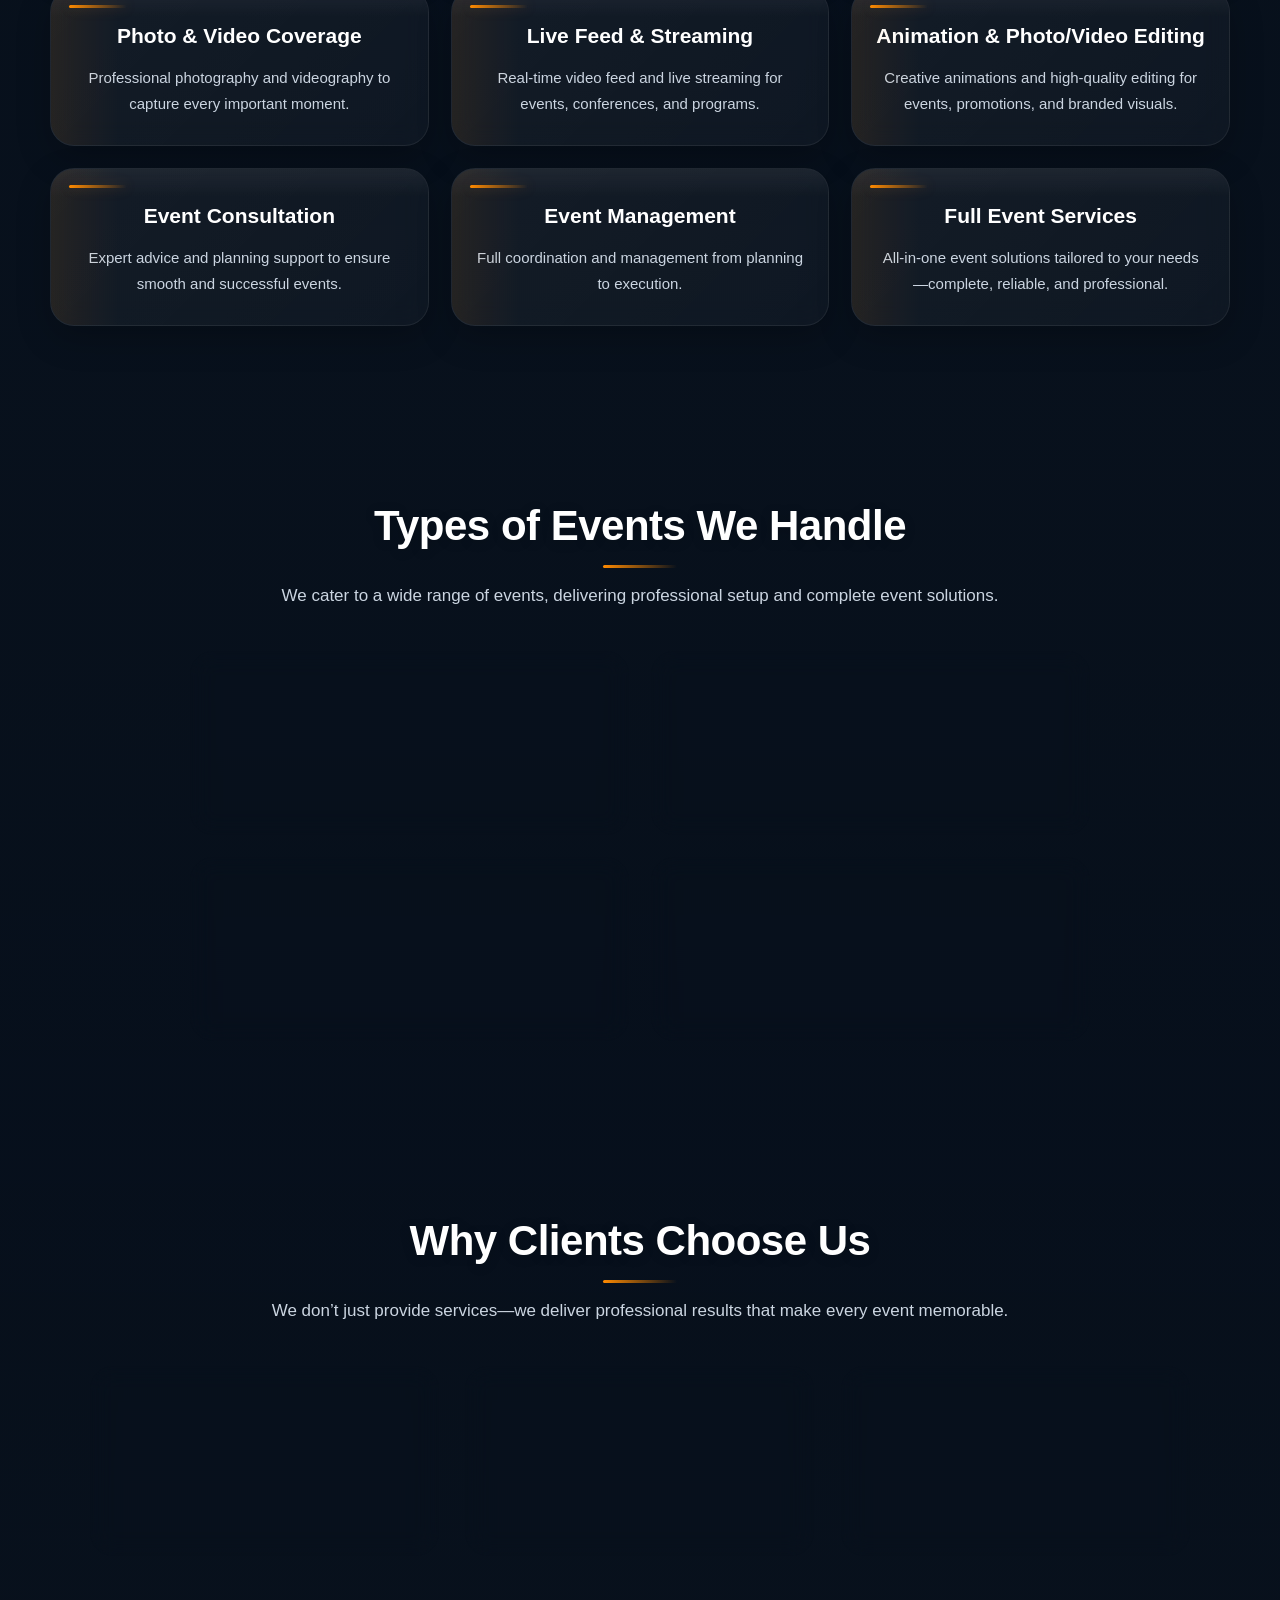
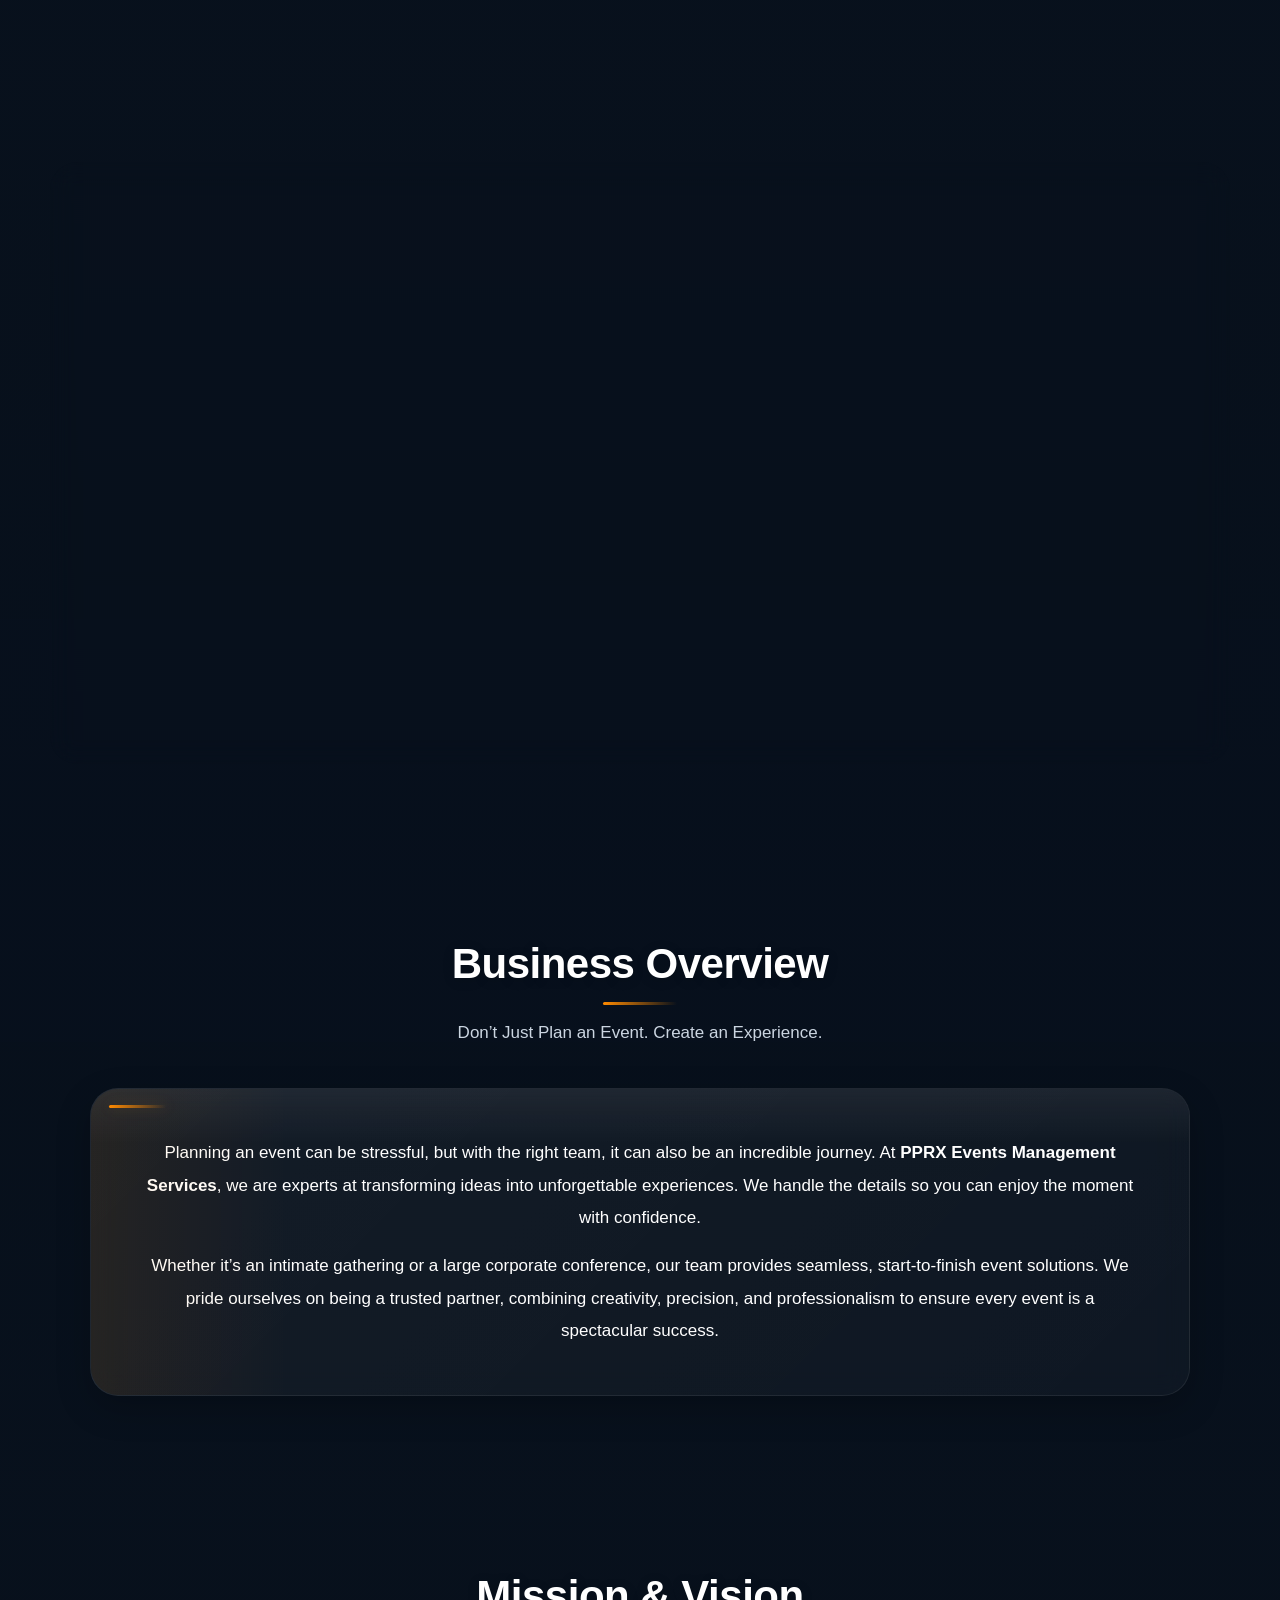
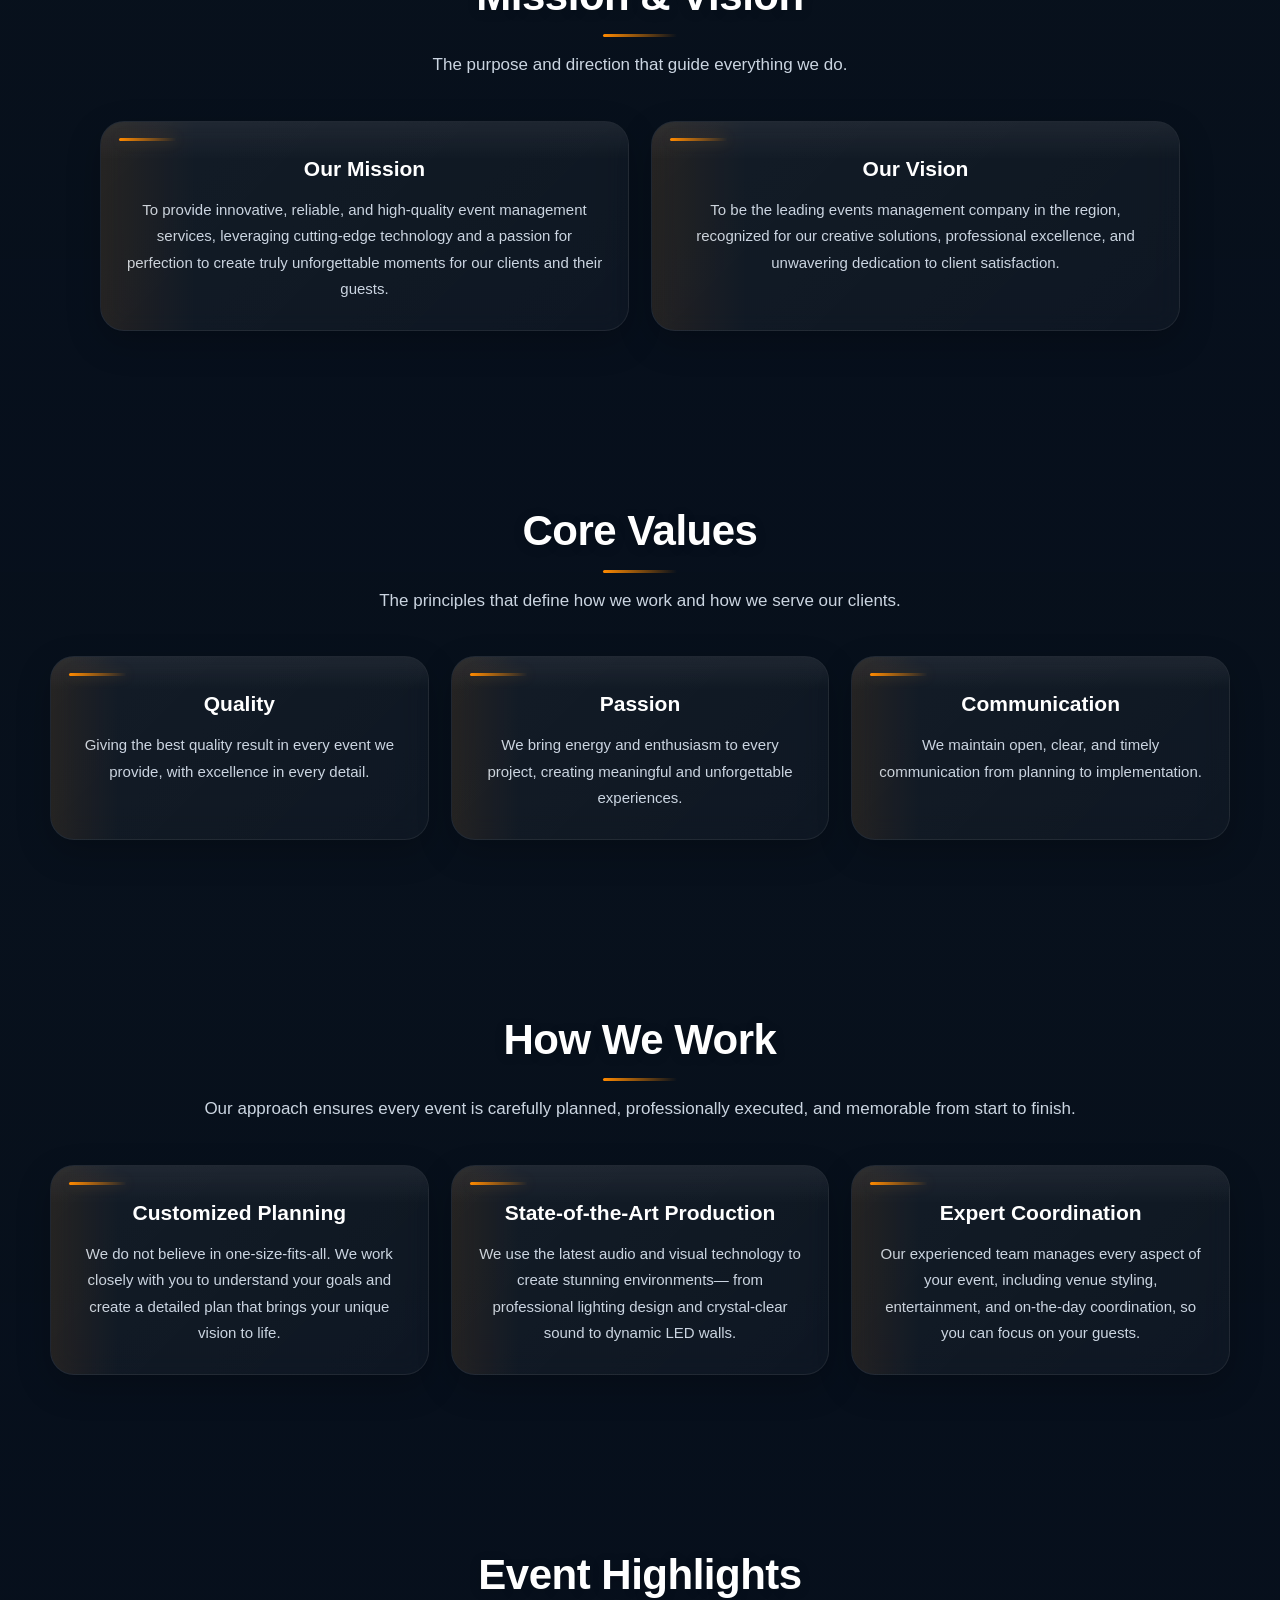
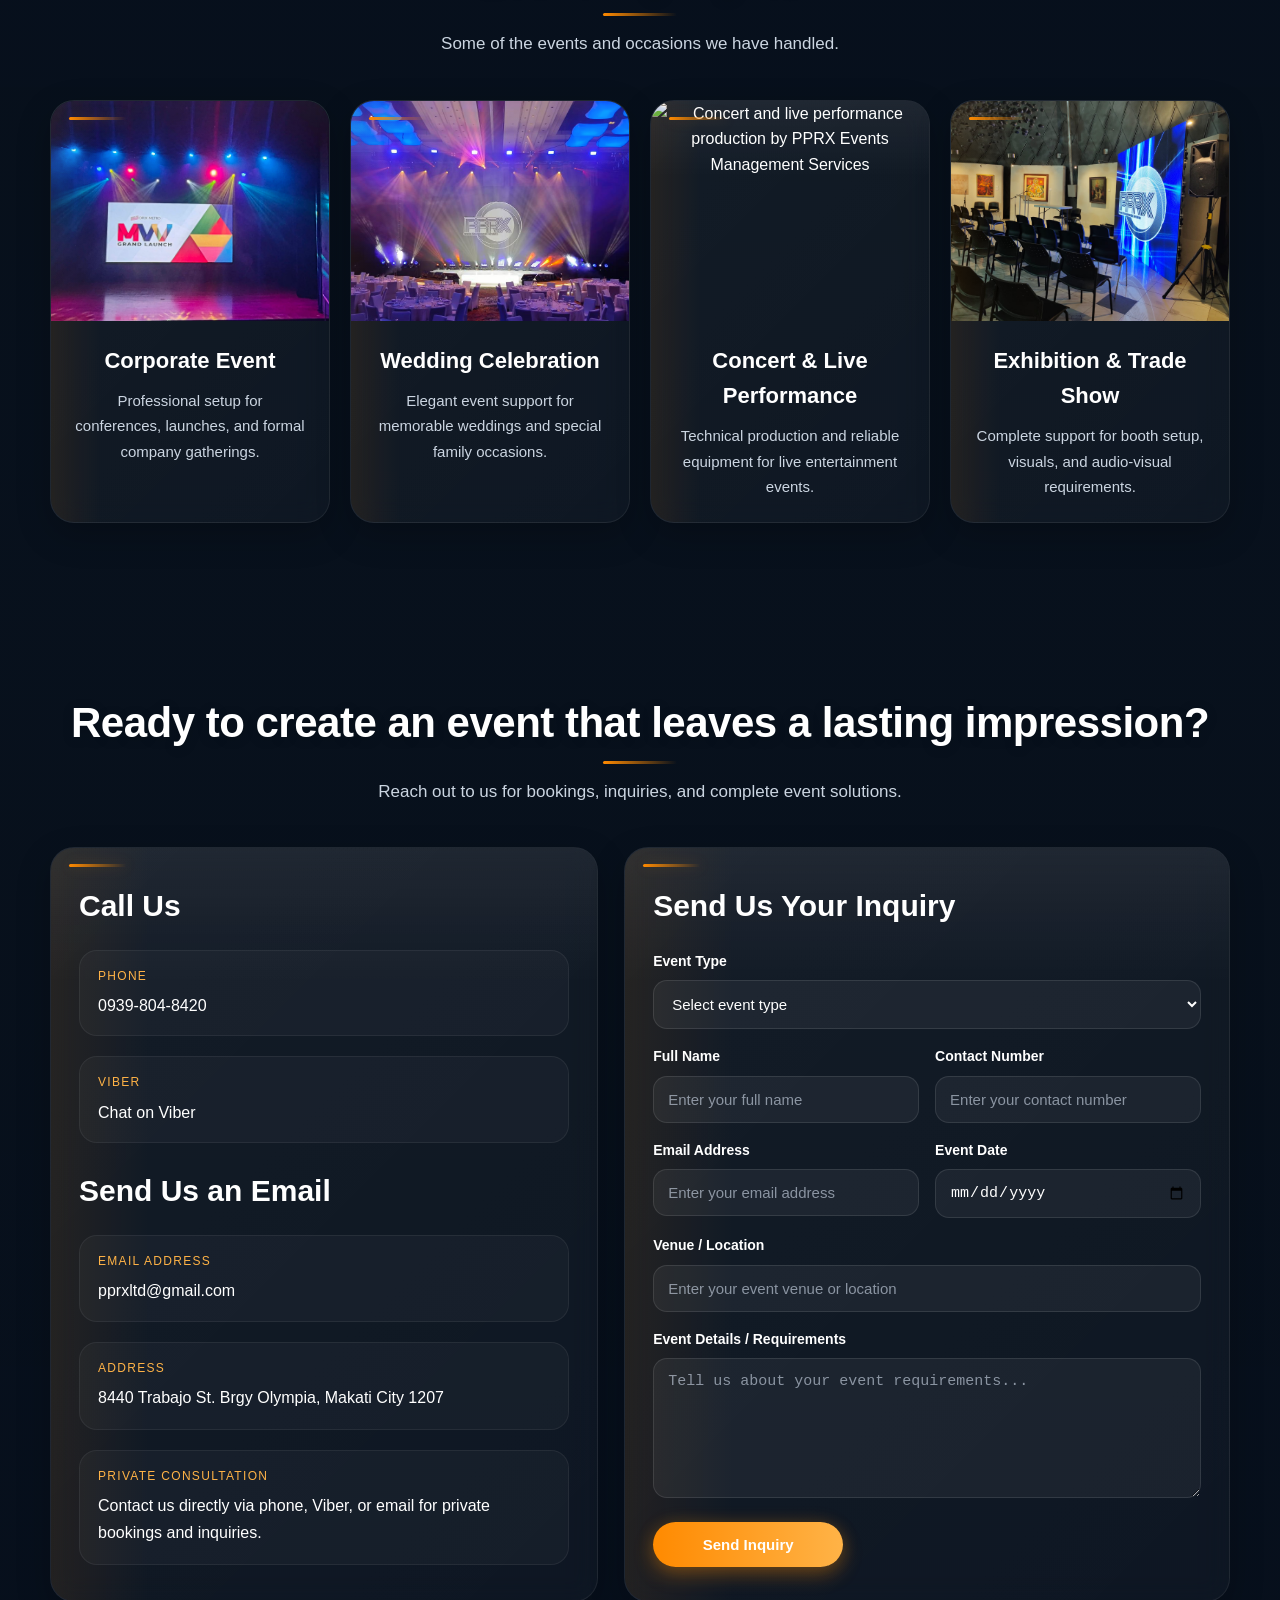
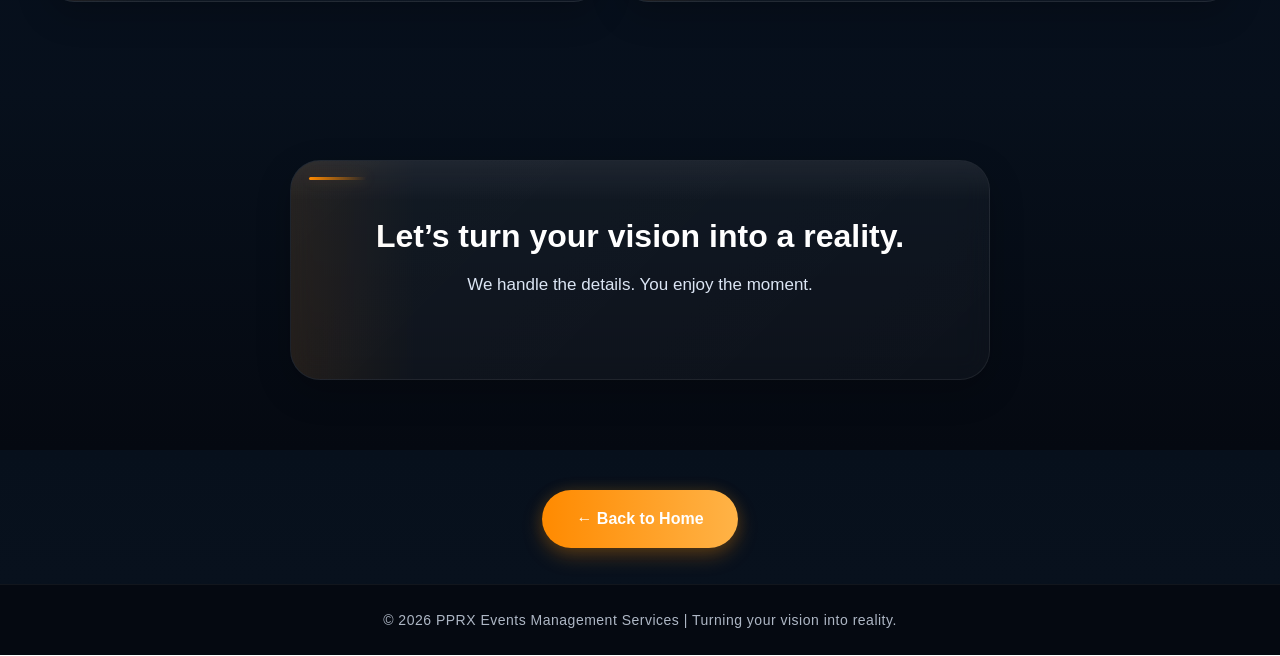
==== commit e0774cc5: "Update index.html" ====
--- a/index.html
+++ b/index.html
@@ -1725,7 +1725,7 @@
         </a>
 
         <a href="concert-gallery.html" class="portfolio-card">
-          <img src="event3.jpg" alt="Concert and live performance production by PPRX Events Management Services">
+          <img src="event5.jpg" alt="Concert and live performance production by PPRX Events Management Services">
           <div class="portfolio-content">
             <h3>Concert & Live Performance</h3>
             <p>Technical production and reliable equipment for live entertainment events.</p>
